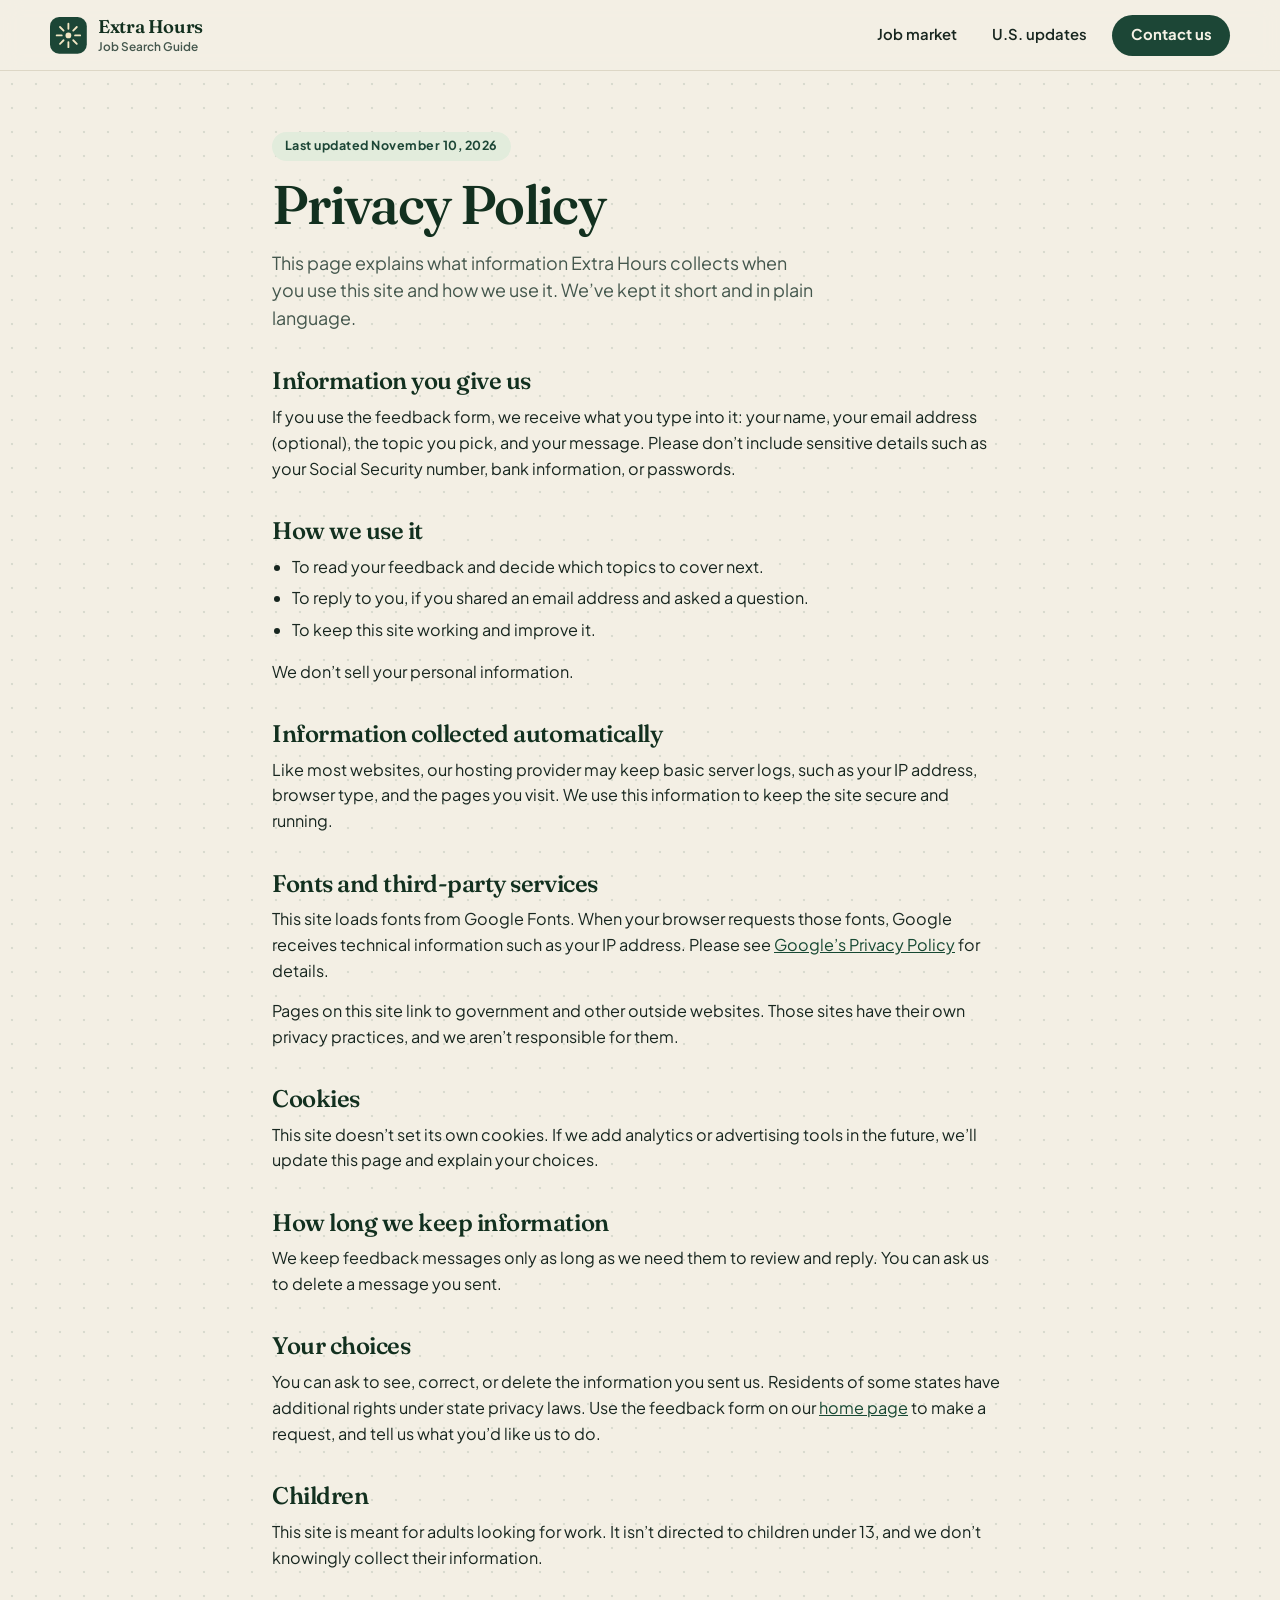
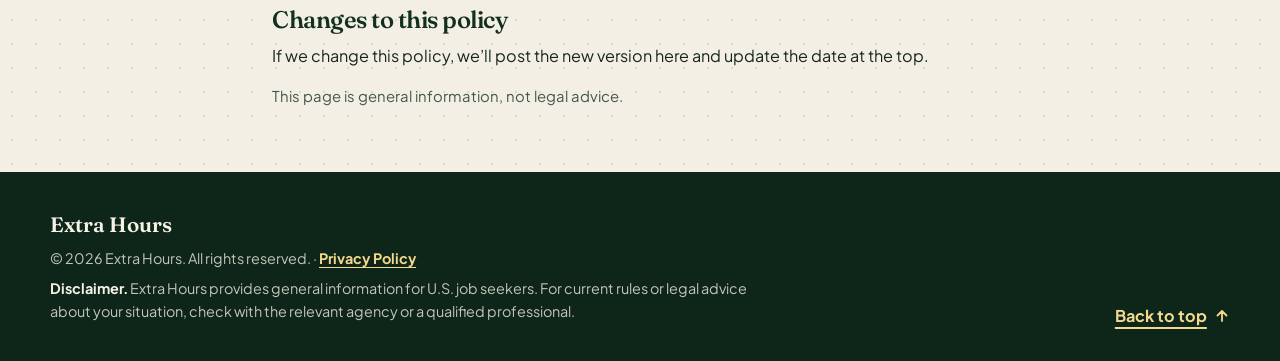
==== privacy-policy/index.html @ b70f9d2f "Remove the Checklist tab from the header nav. Co-authored-by: minmin-mao <huimin@clickdots.com.my>" ====
<!DOCTYPE html>
<html lang="en">
<head>
  <meta charset="utf-8">
  <meta name="viewport" content="width=device-width, initial-scale=1">
  <title>Privacy Policy — Extra Hours Job Search Guide</title>
  <meta name="description" content="How Extra Hours handles the information you share with us and what we collect when you use this site.">
  <meta name="robots" content="index, follow">
  <meta name="theme-color" content="#1c4636">
  <link rel="icon" href="../favicon.svg" type="image/svg+xml">
  <link rel="preconnect" href="https://fonts.googleapis.com">
  <link rel="preconnect" href="https://fonts.gstatic.com" crossorigin>
  <link href="https://fonts.googleapis.com/css2?family=Fraunces:ital,opsz,wght@0,9..144,500;0,9..144,600;1,9..144,500&family=Plus+Jakarta+Sans:wght@400;500;600;700;800&display=swap" rel="stylesheet">
  <link rel="stylesheet" href="../uss-style.css">
</head>
<body>
  <div id="top"></div>
  <a class="skip-link" href="#main">Skip to main content</a>

  <header class="site-header">
    <div class="wrap header-inner">
      <a class="brand" href="../">
        <svg class="mark" viewBox="0 0 32 32" aria-hidden="true">
          <rect width="32" height="32" rx="8" fill="#1c4636"/>
          <g fill="none" stroke="#f4e7c4" stroke-width="1.6" stroke-linecap="round">
            <path d="M16 5.8v4.4M16 21.8v4.4M5.8 16h4.4M21.8 16h4.4"/>
            <path d="M8.7 8.7l3.1 3.1M20.2 20.2l3.1 3.1M23.3 8.7l-3.1 3.1M11.8 20.2l-3.1 3.1"/>
          </g>
          <circle cx="16" cy="16" r="2.5" fill="#f4e7c4"/>
        </svg>
        <span class="brand-text">
          <span class="brand-name">Extra Hours</span>
          <span class="brand-sub">Job Search Guide</span>
        </span>
      </a>
      <nav class="site-nav" aria-label="Page">
        <a href="../#market" >Job market</a>
        <a href="../#updates" >U.S. updates</a>
        <a class="nav-cta" href="../#feedback" >Contact us</a>
      </nav>
    </div>
  </header>

  <main id="main">
    <div class="page">
      <article class="doc doc-policy" aria-labelledby="page-title">
        <p class="chip">Last updated November 10, 2026</p>
        <h1 id="page-title">Privacy Policy</h1>
        <p class="lede">This page explains what information Extra Hours collects when you use this site and how we use it. We’ve kept it short and in plain language.</p>

        <h2>Information you give us</h2>
        <p>If you use the feedback form, we receive what you type into it: your name, your email address (optional), the topic you pick, and your message. Please don’t include sensitive details such as your Social Security number, bank information, or passwords.</p>

        <h2>How we use it</h2>
        <ul>
          <li>To read your feedback and decide which topics to cover next.</li>
          <li>To reply to you, if you shared an email address and asked a question.</li>
          <li>To keep this site working and improve it.</li>
        </ul>
        <p>We don’t sell your personal information.</p>

        <h2>Information collected automatically</h2>
        <p>Like most websites, our hosting provider may keep basic server logs, such as your IP address, browser type, and the pages you visit. We use this information to keep the site secure and running.</p>

        <h2>Fonts and third-party services</h2>
        <p>This site loads fonts from Google Fonts. When your browser requests those fonts, Google receives technical information such as your IP address. Please see <a href="https://policies.google.com/privacy" target="_blank" rel="noopener noreferrer">Google’s Privacy Policy<span class="visually-hidden"> (opens in a new tab)</span></a> for details.</p>
        <p>Pages on this site link to government and other outside websites. Those sites have their own privacy practices, and we aren’t responsible for them.</p>

        <h2>Cookies</h2>
        <p>This site doesn’t set its own cookies. If we add analytics or advertising tools in the future, we’ll update this page and explain your choices.</p>

        <h2>How long we keep information</h2>
        <p>We keep feedback messages only as long as we need them to review and reply. You can ask us to delete a message you sent.</p>

        <h2>Your choices</h2>
        <p>You can ask to see, correct, or delete the information you sent us. Residents of some states have additional rights under state privacy laws. Use the feedback form on our <a href="../#feedback">home page</a> to make a request, and tell us what you’d like us to do.</p>

        <h2>Children</h2>
        <p>This site is meant for adults looking for work. It isn’t directed to children under 13, and we don’t knowingly collect their information.</p>

        <h2>Changes to this policy</h2>
        <p>If we change this policy, we’ll post the new version here and update the date at the top.</p>

        <p class="source-note">This page is general information, not legal advice.</p>
      </article>
    </div>
  </main>

  <footer class="site-footer">
    <div class="wrap footer-inner">
      <div class="footer-copy">
        <p class="footer-brand">Extra Hours</p>
        <p>© 2026 Extra Hours. All rights reserved. · <a class="footer-link" href="../privacy-policy/">Privacy Policy</a></p>
        <p class="disclaimer"><strong>Disclaimer.</strong> Extra Hours provides general information for U.S. job seekers. For current rules or legal advice about your situation, check with the relevant agency or a qualified professional.</p>
      </div>
      <a class="to-top" href="#top">Back to top <svg class="to-top-icon" viewBox="0 0 16 16" width="16" height="16" aria-hidden="true" focusable="false"><path d="M8 13V3M3.5 7.5L8 3l4.5 4.5" fill="none" stroke="currentColor" stroke-width="1.8" stroke-linecap="round" stroke-linejoin="round"/></svg></a>
    </div>
  </footer>

  <script src="../uss-script.js"></script>
</body>
</html>
---- uss-style.css ----
:root {
  --ink: #17261f;
  --muted: #44574d;
  --faint: #5c6b62;
  --forest: #1c4636;
  --forest-deep: #12301f;
  --forest-ink: #0e2619;
  --link: #164832;
  --paper: #f3efe4;
  --card: #fffdf8;
  --sage: #e2ecdc;
  --line: #ddd7c6;
  --brass: #8d6b2f;
  --sun: #f2d98d;
  --cream: #f6f2e6;
  --radius: 1.5rem;
  --radius-sm: 0.9rem;
  --shadow: 0 1px 0 rgba(18, 48, 31, 0.04), 0 14px 32px -18px rgba(18, 48, 31, 0.28);
  --measure: 62ch;
  font-family: "Plus Jakarta Sans", "Segoe UI", "Helvetica Neue", Arial, sans-serif;
  color: var(--ink);
  background: var(--paper);
}

*,
*::before,
*::after {
  box-sizing: border-box;
}

html {
  scroll-behavior: smooth;
  scroll-padding-top: 6rem;
}

body {
  margin: 0;
  font-size: 1.0125rem;
  line-height: 1.6;
  background: var(--paper);
  color: var(--ink);
  text-rendering: optimizeLegibility;
}

h1, h2, h3, h4, .delta, .ask p:last-child, .num, .step span {
  font-family: Fraunces, "Iowan Old Style", Palatino, Georgia, serif;
  font-optical-sizing: auto;
  font-weight: 560;
  letter-spacing: -0.02em;
  color: var(--forest-deep);
}

h1, h2, h3, h4, p {
  margin-top: 0;
}

p {
  margin-bottom: 0.85rem;
}

a {
  color: var(--link);
}

img, svg {
  display: block;
  max-width: 100%;
}

.skip-link {
  position: absolute;
  left: 1rem;
  top: -4rem;
  background: var(--forest);
  color: var(--cream);
  padding: 0.6rem 0.9rem;
  border-radius: 0.5rem;
  z-index: 20;
}

.skip-link:focus {
  top: 0.75rem;
}

.visually-hidden {
  position: absolute;
  width: 1px;
  height: 1px;
  padding: 0;
  margin: -1px;
  overflow: hidden;
  clip: rect(0, 0, 0, 0);
  white-space: nowrap;
  border: 0;
}

.wrap {
  width: min(1180px, calc(100% - 2rem));
  margin-inline: auto;
}

/* Header */
.site-header {
  position: sticky;
  top: 0;
  z-index: 10;
  background: rgba(243, 239, 228, 0.92);
  backdrop-filter: blur(10px);
  border-bottom: 1px solid var(--line);
}

.header-inner {
  display: flex;
  align-items: center;
  justify-content: space-between;
  gap: 0.5rem 1.25rem;
  min-height: 4.4rem;
  padding-block: 0.6rem;
}

.brand {
  display: flex;
  align-items: center;
  gap: 0.7rem;
  color: inherit;
  text-decoration: none;
  min-width: 0;
}

.mark {
  width: 2.3rem;
  height: 2.3rem;
  flex: none;
}

.brand-text {
  display: flex;
  flex-direction: column;
  line-height: 1.1;
}

.brand-name {
  font-family: Fraunces, Georgia, serif;
  font-weight: 600;
  font-size: 1.15rem;
  letter-spacing: -0.02em;
  color: var(--forest-deep);
}

.brand-sub {
  margin-top: 0.15rem;
  font-size: 0.74rem;
  font-weight: 600;
  color: var(--muted);
}

.site-nav {
  display: flex;
  flex-wrap: wrap;
  gap: 0.25rem;
  margin-left: auto;
}

.site-nav a {
  color: var(--ink);
  text-decoration: none;
  font-weight: 600;
  font-size: 0.93rem;
  padding: 0.5rem 0.95rem;
  border-radius: 999px;
}

.site-nav a:hover {
  background: rgba(28, 70, 54, 0.08);
}

.site-nav a[aria-current="true"] {
  background: var(--forest);
  color: var(--cream);
}

.site-nav a.nav-cta {
  margin-left: 0.4rem;
  padding: 0.55rem 1.15rem;
  background: var(--forest);
  color: var(--cream);
  font-weight: 700;
}

.site-nav a.nav-cta:hover,
.site-nav a.nav-cta[aria-current="true"] {
  background: var(--forest-ink);
  color: var(--sun);
}

/* Layout */
.page {
  width: min(1180px, calc(100% - 2rem));
  margin: 1.25rem auto 0;
}

.sheet-main {
  min-width: 0;
}

.chip {
  display: inline-block;
  margin: 0 0 0.9rem;
  padding: 0.3rem 0.8rem;
  border-radius: 999px;
  background: var(--sage);
  color: var(--forest);
  font-size: 0.78rem;
  font-weight: 700;
  letter-spacing: 0.04em;
}

/* Hero */
.hero {
  display: grid;
  gap: 1.5rem;
  padding: 1.5rem;
  border-radius: calc(var(--radius) + 0.5rem);
  background: var(--forest-deep);
  color: var(--cream);
  overflow: hidden;
}

.hero .chip {
  background: rgba(246, 242, 230, 0.14);
  color: var(--sun);
}

.hero h1 {
  margin: 0 0 1rem;
  font-size: clamp(2.4rem, 7vw, 4.4rem);
  line-height: 1.02;
  letter-spacing: -0.03em;
  color: var(--cream);
}

.hero h1 em {
  font-style: italic;
  color: var(--sun);
}

.lede {
  font-size: 1.12rem;
  line-height: 1.55;
  max-width: 34rem;
  color: rgba(246, 242, 230, 0.9);
}

.hero-actions {
  display: flex;
  flex-wrap: wrap;
  gap: 0.7rem;
  margin: 1.4rem 0 1rem;
}

.checked-on {
  margin: 0;
  color: rgba(246, 242, 230, 0.7);
  font-size: 0.88rem;
}

.hero-photo {
  margin: 0;
  border-radius: var(--radius);
  overflow: hidden;
  min-height: 15rem;
}

.hero-photo img {
  width: 100%;
  height: 100%;
  min-height: 15rem;
  object-fit: cover;
  object-position: 45% 30%;
}

/* Buttons */
.button {
  display: inline-flex;
  align-items: center;
  justify-content: center;
  min-height: 3rem;
  padding: 0.6rem 1.3rem;
  border: 0;
  border-radius: 999px;
  background: var(--sun);
  color: var(--forest-ink);
  font: 700 0.97rem/1 "Plus Jakarta Sans", sans-serif;
  text-decoration: none;
  cursor: pointer;
  transition: transform 0.15s ease, background 0.15s ease;
}

.button:hover {
  background: #ffe9a8;
  transform: translateY(-1px);
}

.button-ghost {
  background: transparent;
  color: var(--cream);
  box-shadow: inset 0 0 0 1.5px rgba(246, 242, 230, 0.5);
}

.button-ghost:hover {
  background: rgba(246, 242, 230, 0.12);
}

.note-form .button {
  background: var(--forest);
  color: var(--cream);
}

.note-form .button:hover {
  background: var(--forest-deep);
}

/* Quick jump strip */
.quick {
  margin-top: 1rem;
  padding: 1rem;
  background: var(--card);
  border: 1px solid var(--line);
  border-radius: var(--radius);
  box-shadow: var(--shadow);
}

.quick-label {
  margin: 0 0 0.6rem;
  font-size: 0.74rem;
  font-weight: 700;
  letter-spacing: 0.1em;
  text-transform: uppercase;
  color: var(--faint);
}

.quick-list {
  list-style: none;
  margin: 0;
  padding: 0;
  display: grid;
  gap: 0.5rem;
}

.quick-list a {
  display: flex;
  align-items: center;
  gap: 0.75rem;
  height: 100%;
  padding: 0.8rem 0.9rem;
  border-radius: var(--radius-sm);
  background: var(--paper);
  color: var(--ink);
  text-decoration: none;
  font-weight: 650;
  font-size: 0.95rem;
  line-height: 1.3;
  transition: background 0.15s ease;
}

.quick-list a:hover,
.quick-list a[aria-current="true"] {
  background: var(--sage);
}

.num {
  flex: none;
  font-size: 1.3rem;
  color: var(--brass);
}

/* Sections */
.section {
  padding-top: 4rem;
  scroll-margin-top: 5.5rem;
}

.section h2 {
  margin: 0 0 0.6rem;
  font-size: clamp(1.9rem, 4.2vw, 2.9rem);
  line-height: 1.08;
  letter-spacing: -0.03em;
  max-width: 17em;
  text-wrap: balance;
}

.section-lede {
  font-size: 1.08rem;
  line-height: 1.55;
  color: var(--muted);
  max-width: 40rem;
}

/* Checklist */
#checklist > .chip,
#checklist > h2,
#checklist > .section-lede {
  display: block;
}

#checklist > .chip {
  display: inline-block;
}

.check-grid {
  display: grid;
  gap: 1rem;
  margin-top: 1.6rem;
}

.check-photo {
  margin: 0;
  border-radius: var(--radius);
  overflow: hidden;
}

.check-photo img {
  width: 100%;
  height: 12rem;
  object-fit: cover;
  object-position: 50% 60%;
}

.card {
  scroll-margin-top: 5.5rem;
}

.entry {
  display: flex;
  flex-direction: column;
  padding: 1.5rem;
  background: var(--card);
  border: 1px solid var(--line);
  border-radius: var(--radius);
  box-shadow: var(--shadow);
}

.entry p,
.rule p,
.local p,
.industry p {
  max-width: var(--measure);
}

.entry h3 {
  margin: 0 0 0.7rem;
  font-size: 1.55rem;
  line-height: 1.15;
  text-wrap: balance;
}

.step {
  order: -1;
  display: flex;
  align-items: center;
  gap: 0.6rem;
  margin: 0 0 0.8rem;
  font-size: 0.74rem;
  font-weight: 700;
  letter-spacing: 0.1em;
  text-transform: uppercase;
  color: var(--forest);
}

.step span {
  display: inline-grid;
  place-items: center;
  min-width: 2.4rem;
  height: 2.4rem;
  padding: 0 0.5rem;
  border-radius: 999px;
  background: var(--sun);
  font-size: 1rem;
  letter-spacing: 0;
  color: var(--forest-ink);
  text-transform: none;
}

.card-photo,
.card-photo-end {
  order: -2;
  margin: -1.5rem -1.5rem 1.2rem;
  max-width: none;
  overflow: hidden;
  border-radius: var(--radius) var(--radius) 0 0;
}

.card-photo img,
.card-photo-end img {
  width: 100%;
  height: 11rem;
  object-fit: cover;
  object-position: 45% 25%;
}

.ask {
  margin: 0.3rem 0 1rem;
  padding: 0.85rem 1rem;
  border-radius: var(--radius-sm);
  background: var(--sage);
}

.ask-label {
  margin: 0 0 0.2rem;
  font-size: 0.7rem;
  font-weight: 700;
  letter-spacing: 0.12em;
  text-transform: uppercase;
  color: var(--forest);
}

.ask p:last-child {
  margin: 0;
  font-size: 1.15rem;
  font-style: italic;
  font-weight: 500;
  line-height: 1.35;
  color: var(--forest-deep);
}

.resources {
  list-style: none;
  margin: auto 0 0;
  padding: 0;
}

.resources li + li {
  border-top: 1px solid var(--line);
}

.resources a {
  display: flex;
  align-items: center;
  justify-content: space-between;
  gap: 1rem;
  padding: 0.65rem 0;
  font-weight: 650;
  font-size: 0.95rem;
  text-decoration: none;
  line-height: 1.35;
}

.resources a:hover {
  text-decoration: underline;
  text-underline-offset: 0.2em;
}

.resources a[target="_blank"]::after {
  content: "↗";
  flex: none;
  color: var(--brass);
  font-weight: 600;
}

/* Market band */
.band {
  margin-top: 4rem;
  padding: 1.5rem;
  border-radius: calc(var(--radius) + 0.5rem);
  background: var(--forest-deep);
  color: var(--cream);
}

.band h2,
.band h3,
.band h4,
.band .delta {
  color: var(--cream);
}

.band .chip {
  background: rgba(246, 242, 230, 0.14);
  color: var(--sun);
}

.band .section-lede {
  color: rgba(246, 242, 230, 0.88);
}

.band .section-lede strong {
  color: var(--sun);
  font-weight: 700;
  font-variant-numeric: tabular-nums;
}

.band a {
  color: var(--sun);
}

.market-open {
  display: grid;
  gap: 1.25rem;
}

.market-photo {
  margin: 0;
  border-radius: var(--radius);
  overflow: hidden;
}

.market-photo img {
  width: 100%;
  height: 14rem;
  object-fit: cover;
  object-position: 50% 45%;
}

.source-link {
  margin: 0.4rem 0 0;
}

.source-link a,
.source-note a {
  font-weight: 700;
  text-underline-offset: 0.2em;
}

.market-block {
  margin-top: 2.2rem;
}

.market-block h3,
.local h3,
.rule h3 {
  margin: 0 0 0.5rem;
  font-size: 1.5rem;
  line-height: 1.15;
  text-wrap: balance;
}

.meta-line {
  margin: 0 0 1rem;
  color: rgba(246, 242, 230, 0.7);
  font-size: 0.92rem;
}

.industries {
  display: grid;
  gap: 0.8rem;
}

.industry {
  display: flex;
  flex-direction: column;
  gap: 0.5rem;
  padding: 1.2rem;
  border-radius: var(--radius);
  background: rgba(246, 242, 230, 0.07);
  border: 1px solid rgba(246, 242, 230, 0.14);
}

.industry .delta {
  margin: 0 0 0.25rem;
  font-size: clamp(2.6rem, 7vw, 3.6rem);
  font-weight: 600;
  line-height: 1;
  letter-spacing: -0.035em;
  color: var(--sun) !important;
  font-variant-numeric: tabular-nums;
  white-space: nowrap;
}

.industry h4 {
  margin: 0 0 0.35rem;
  font-family: "Plus Jakarta Sans", sans-serif;
  font-size: 1.05rem;
  font-weight: 700;
  letter-spacing: 0;
  line-height: 1.3;
}

.industry p {
  margin: 0;
  color: rgba(246, 242, 230, 0.86);
  font-size: 0.97rem;
}

.meaning {
  margin: 0.9rem 0 0;
  padding: 0;
  list-style: none;
  counter-reset: point;
  display: grid;
  gap: 0.8rem;
}

.meaning li {
  padding: 1.2rem;
  border-radius: var(--radius);
  background: var(--cream);
  color: var(--ink);
}

.meaning li::before {
  counter-increment: point;
  content: counter(point, decimal-leading-zero);
  display: block;
  margin-bottom: 0.3rem;
  font-family: Fraunces, Georgia, serif;
  font-size: 1rem;
  color: var(--brass);
}

.meaning li strong {
  display: block;
  margin-bottom: 0.35rem;
  font-family: Fraunces, Georgia, serif;
  font-size: 1.2rem;
  font-weight: 560;
  letter-spacing: -0.02em;
  line-height: 1.25;
  color: var(--forest-deep);
}

.market-notes .source-link a {
  color: var(--sun);
}

.local {
  margin-top: 2.2rem;
  padding: 1.4rem;
  border-radius: var(--radius);
  background: var(--sage);
  color: var(--ink);
}

.local h3 {
  color: var(--forest-deep);
}

.local a {
  color: var(--link);
}

.local .resources li + li {
  border-top-color: rgba(18, 48, 31, 0.15);
}

.source-note {
  margin: 1rem 0 0;
  color: var(--muted);
  font-size: 0.93rem;
  max-width: 42rem;
}

/* Updates */
#updates .section-lede {
  margin-bottom: 1.6rem;
}

.rule {
  display: flex;
  flex-direction: column;
  gap: 0.8rem;
  margin-bottom: 1rem;
  padding: 1.5rem;
  background: var(--card);
  border: 1px solid var(--line);
  border-radius: var(--radius);
  box-shadow: var(--shadow);
}

.rule-meta {
  display: flex;
  flex-wrap: wrap;
  align-items: center;
  gap: 0.4rem 0.6rem;
}

.place {
  margin: 0;
  padding: 0.28rem 0.8rem;
  border-radius: 999px;
  background: var(--forest);
  color: var(--cream);
  font-size: 0.8rem;
  font-weight: 700;
}

.when {
  margin: 0;
  padding: 0.28rem 0.8rem;
  border-radius: 999px;
  background: var(--sun);
  color: var(--forest-ink);
  font-size: 0.8rem;
  font-weight: 700;
}

.rule h3 {
  font-size: 1.4rem;
}

.rule-body > .resources {
  margin-top: 0.8rem;
}

#updates > .source-note {
  margin-top: 0.4rem;
}

/* Feedback */
.feedback {
  display: grid;
  gap: 1.5rem;
  margin-bottom: 4rem;
  padding: 1.5rem;
  border-radius: calc(var(--radius) + 0.5rem);
  background: var(--sage);
  margin-top: 4rem;
}

.feedback-copy h2 {
  max-width: 12em;
}

.feedback-copy .section-lede {
  color: var(--ink);
}

.note-form {
  padding: 1.4rem;
  border-radius: var(--radius);
  background: var(--card);
  box-shadow: var(--shadow);
}

.field {
  display: flex;
  flex-direction: column;
  gap: 0.35rem;
  margin-bottom: 1rem;
}

.field label {
  font-weight: 700;
  font-size: 0.93rem;
}

input,
select,
textarea {
  width: 100%;
  border: 1.5px solid #b9c4b4;
  border-radius: 0.75rem;
  background: #fff;
  color: var(--ink);
  font: 400 1rem/1.4 "Plus Jakarta Sans", sans-serif;
  padding: 0.65rem 0.8rem;
  min-height: 2.9rem;
}

input:focus,
select:focus,
textarea:focus {
  border-color: var(--forest);
}

textarea {
  min-height: 8rem;
  resize: vertical;
}

.form-status:empty {
  display: none;
}

.form-status {
  margin: 0 0 1rem;
  padding: 0.75rem 0.9rem;
  border-radius: 0.75rem;
  background: var(--sage);
  border-left: 4px solid var(--forest);
}

/* Footer */
.site-footer {
  background: var(--forest-ink);
  color: var(--cream);
  padding: 2.2rem 0 2rem;
}

.footer-inner {
  display: flex;
  flex-wrap: wrap;
  align-items: flex-end;
  justify-content: space-between;
  gap: 1rem 2rem;
}

.footer-copy {
  max-width: 44rem;
}

.footer-copy p {
  margin: 0 0 0.4rem;
  font-size: 0.9rem;
  color: rgba(246, 242, 230, 0.78);
}

.footer-brand {
  font-family: Fraunces, Georgia, serif;
  font-size: 1.3rem !important;
  color: var(--cream) !important;
  font-weight: 600;
}

.disclaimer strong {
  color: var(--cream);
}

.to-top {
  display: inline-flex;
  align-items: center;
  gap: 0.45rem;
  margin-left: auto;
  color: var(--sun);
  font-weight: 700;
  text-decoration: underline;
  text-decoration-thickness: 1.5px;
  text-underline-offset: 0.3em;
  white-space: nowrap;
}

.to-top-icon {
  flex: none;
  transition: transform 0.15s ease;
}

.to-top:hover .to-top-icon {
  transform: translateY(-3px);
}

:focus-visible {
  outline: 3px solid var(--brass);
  outline-offset: 3px;
}

.hero :focus-visible,
.band :focus-visible,
.site-footer :focus-visible {
  outline-color: var(--sun);
}

/* Tablet and up */
@media (min-width: 720px) {
  .quick-list {
    grid-template-columns: repeat(4, 1fr);
  }

  .check-grid {
    grid-template-columns: repeat(2, minmax(0, 1fr));
  }

  .check-photo {
    grid-column: 1 / -1;
  }

  .check-photo img {
    height: 15rem;
  }

  .industries {
    grid-template-columns: repeat(3, minmax(0, 1fr));
  }

  .meaning {
    grid-template-columns: repeat(3, minmax(0, 1fr));
  }

  .rule {
    flex-direction: row;
    gap: 1.5rem;
  }

  .rule-meta {
    flex: none;
    width: 12rem;
    flex-direction: column;
    align-items: flex-start;
  }

  #updates .rule-body {
    min-width: 0;
  }
}

@media (min-width: 900px) {
  .site-nav {
    margin-left: auto;
  }

  .hero {
    grid-template-columns: minmax(0, 1.05fr) minmax(0, 0.95fr);
    align-items: stretch;
    gap: 2.5rem;
    padding: 3rem;
  }

  .hero-copy {
    align-self: center;
  }

  .hero-photo,
  .hero-photo img {
    min-height: 26rem;
  }

  .band,
  .feedback {
    padding: 3rem;
  }

  .market-open {
    grid-template-columns: minmax(0, 1fr) 22rem;
    align-items: center;
    gap: 2.5rem;
  }

  .market-photo img {
    height: 18rem;
  }

  .feedback {
    grid-template-columns: minmax(0, 0.9fr) minmax(0, 1.1fr);
    gap: 3rem;
    align-items: start;
  }
}

@media (min-width: 1100px) {
  .check-grid {
    grid-template-columns: repeat(2, minmax(0, 1fr));
  }

  .card-photo img,
  .card-photo-end img {
    height: 12rem;
  }
}

@media (max-width: 640px) {
  .header-inner {
    align-items: flex-start;
    flex-direction: column;
    padding-block: 0.65rem 0.5rem;
  }

  .site-nav {
    width: 100%;
    margin-left: 0;
    overflow-x: auto;
    flex-wrap: nowrap;
  }

  .site-nav a {
    white-space: nowrap;
  }

  .hero,
  .band,
  .feedback {
    padding: 1.2rem;
  }

  .hero-actions .button {
    width: 100%;
  }

  .resources a,
  .to-top,
  .button {
    min-height: 2.75rem;
  }

  .section {
    padding-top: 3rem;
  }
}

@media (prefers-reduced-motion: reduce) {
  html {
    scroll-behavior: auto;
  }

  .button,
  .to-top-icon {
    transition: none;
  }
}

@media print {
  .site-header,
  .quick,
  .note-form,
  .to-top {
    display: none;
  }

  body,
  .hero,
  .band,
  .site-footer {
    background: #fff;
    color: #000;
  }

  .hero h1,
  .hero .lede,
  .band h2,
  .band h3,
  .band h4,
  .band .section-lede {
    color: #000;
  }

  a[href^="http"]::after {
    content: " (" attr(href) ")";
    font-size: 0.85em;
    font-weight: 400;
  }
}

/* Icons and background detail */
body {
  background-image: radial-gradient(rgba(28, 70, 54, 0.12) 1.2px, transparent 1.6px);
  background-size: 24px 24px;
}

.hero,
.band,
.feedback,
.quick,
.entry,
.rule,
.industry,
.meaning li {
  position: relative;
}

.hero {
  background-image:
    radial-gradient(circle at 92% 0%, rgba(242, 217, 141, 0.2), transparent 38%),
    url("data:image/svg+xml,%3Csvg xmlns='http://www.w3.org/2000/svg' width='520' height='520' viewBox='0 0 520 520' fill='none' stroke='%23f6f2e6' stroke-opacity='0.09' stroke-width='1.5'%3E%3Ccircle cx='260' cy='260' r='60'/%3E%3Ccircle cx='260' cy='260' r='110'/%3E%3Ccircle cx='260' cy='260' r='160'/%3E%3Ccircle cx='260' cy='260' r='210'/%3E%3Ccircle cx='260' cy='260' r='255'/%3E%3C/svg%3E"),
    radial-gradient(rgba(246, 242, 230, 0.09) 1.2px, transparent 1.6px);
  background-size: auto, 34rem, 22px 22px;
  background-position: 0 0, -9rem 100%, 0 0;
  background-repeat: no-repeat, no-repeat, repeat;
}

.band {
  background-image:
    radial-gradient(circle at 0% 0%, rgba(242, 217, 141, 0.14), transparent 35%),
    url("data:image/svg+xml,%3Csvg xmlns='http://www.w3.org/2000/svg' width='520' height='520' viewBox='0 0 520 520' fill='none' stroke='%23f6f2e6' stroke-opacity='0.08' stroke-width='1.5'%3E%3Ccircle cx='260' cy='260' r='60'/%3E%3Ccircle cx='260' cy='260' r='110'/%3E%3Ccircle cx='260' cy='260' r='160'/%3E%3Ccircle cx='260' cy='260' r='210'/%3E%3Ccircle cx='260' cy='260' r='255'/%3E%3C/svg%3E"),
    radial-gradient(rgba(246, 242, 230, 0.07) 1.2px, transparent 1.6px);
  background-size: auto, 38rem, 22px 22px;
  background-position: 0 0, calc(100% + 12rem) -10rem, 0 0;
  background-repeat: no-repeat, no-repeat, repeat;
}

.feedback {
  background-image:
    radial-gradient(circle at 100% 100%, rgba(255, 253, 248, 0.9), transparent 45%),
    url("data:image/svg+xml,%3Csvg xmlns='http://www.w3.org/2000/svg' width='520' height='520' viewBox='0 0 520 520' fill='none' stroke='%231c4636' stroke-opacity='0.12' stroke-width='1.5'%3E%3Ccircle cx='260' cy='260' r='60'/%3E%3Ccircle cx='260' cy='260' r='110'/%3E%3Ccircle cx='260' cy='260' r='160'/%3E%3Ccircle cx='260' cy='260' r='210'/%3E%3Ccircle cx='260' cy='260' r='255'/%3E%3C/svg%3E");
  background-size: auto, 30rem;
  background-position: 0 0, -8rem -9rem;
  background-repeat: no-repeat;
}

.feedback > * {
  position: relative;
}

.quick-list li:nth-child(1) a::after {
  content: "";
  position: absolute;
  position:static;
  width: 2.1rem;
  height: 2.1rem;
  border-radius: 50%;
  background: url("data:image/svg+xml,%3Csvg xmlns='http://www.w3.org/2000/svg' viewBox='0 0 24 24' fill='none' stroke='%231c4636' stroke-width='1.7' stroke-linecap='round' stroke-linejoin='round'%3E%3Cpath d='M12 3l8 3v6c0 4.5-3.2 8-8 9-4.8-1-8-4.5-8-9V6l8-3z'/%3E%3Cpath d='M8.5 12l2.5 2.5 4.5-5'/%3E%3C/svg%3E") center / 58% no-repeat, var(--sage);
  flex:none;margin-left:auto;
}
.quick-list li:nth-child(2) a::after {
  content: "";
  position: absolute;
  position:static;
  width: 2.1rem;
  height: 2.1rem;
  border-radius: 50%;
  background: url("data:image/svg+xml,%3Csvg xmlns='http://www.w3.org/2000/svg' viewBox='0 0 24 24' fill='none' stroke='%231c4636' stroke-width='1.7' stroke-linecap='round' stroke-linejoin='round'%3E%3Crect x='3' y='6' width='18' height='14' rx='2'/%3E%3Cpath d='M3 10h18M16 14.500h2'/%3E%3C/svg%3E") center / 58% no-repeat, var(--sage);
  flex:none;margin-left:auto;
}
.quick-list li:nth-child(3) a::after {
  content: "";
  position: absolute;
  position:static;
  width: 2.1rem;
  height: 2.1rem;
  border-radius: 50%;
  background: url("data:image/svg+xml,%3Csvg xmlns='http://www.w3.org/2000/svg' viewBox='0 0 24 24' fill='none' stroke='%231c4636' stroke-width='1.7' stroke-linecap='round' stroke-linejoin='round'%3E%3Ccircle cx='12' cy='12' r='9'/%3E%3Cpath d='M12 7v5l3.5 2'/%3E%3C/svg%3E") center / 58% no-repeat, var(--sage);
  flex:none;margin-left:auto;
}
.quick-list li:nth-child(4) a::after {
  content: "";
  position: absolute;
  position:static;
  width: 2.1rem;
  height: 2.1rem;
  border-radius: 50%;
  background: url("data:image/svg+xml,%3Csvg xmlns='http://www.w3.org/2000/svg' viewBox='0 0 24 24' fill='none' stroke='%231c4636' stroke-width='1.7' stroke-linecap='round' stroke-linejoin='round'%3E%3Cpath d='M12 21s-6.500-5.600-6.500-11a6.500 6.500 0 0113 0c0 5.400-6.500 11-6.500 11z'/%3E%3Ccircle cx='12' cy='10' r='2.300'/%3E%3C/svg%3E") center / 58% no-repeat, var(--sage);
  flex:none;margin-left:auto;
}
.quick-list a::after {
  flex: none;
}

.step {
  width: 100%;
}

#posting .step::after {
  content: "";
  position: absolute;
  position:static;
  width: 2.6rem;
  height: 2.6rem;
  border-radius: 50%;
  background: url("data:image/svg+xml,%3Csvg xmlns='http://www.w3.org/2000/svg' viewBox='0 0 24 24' fill='none' stroke='%231c4636' stroke-width='1.7' stroke-linecap='round' stroke-linejoin='round'%3E%3Cpath d='M12 3l8 3v6c0 4.5-3.2 8-8 9-4.8-1-8-4.5-8-9V6l8-3z'/%3E%3Cpath d='M8.5 12l2.5 2.5 4.5-5'/%3E%3C/svg%3E") center / 58% no-repeat, var(--sage);
  flex:none;margin-left:auto;
}
#pay .step::after {
  content: "";
  position: absolute;
  position:static;
  width: 2.6rem;
  height: 2.6rem;
  border-radius: 50%;
  background: url("data:image/svg+xml,%3Csvg xmlns='http://www.w3.org/2000/svg' viewBox='0 0 24 24' fill='none' stroke='%231c4636' stroke-width='1.7' stroke-linecap='round' stroke-linejoin='round'%3E%3Crect x='3' y='6' width='18' height='14' rx='2'/%3E%3Cpath d='M3 10h18M16 14.500h2'/%3E%3C/svg%3E") center / 58% no-repeat, var(--sage);
  flex:none;margin-left:auto;
}
#hours .step::after {
  content: "";
  position: absolute;
  position:static;
  width: 2.6rem;
  height: 2.6rem;
  border-radius: 50%;
  background: url("data:image/svg+xml,%3Csvg xmlns='http://www.w3.org/2000/svg' viewBox='0 0 24 24' fill='none' stroke='%231c4636' stroke-width='1.7' stroke-linecap='round' stroke-linejoin='round'%3E%3Ccircle cx='12' cy='12' r='9'/%3E%3Cpath d='M12 7v5l3.5 2'/%3E%3C/svg%3E") center / 58% no-repeat, var(--sage);
  flex:none;margin-left:auto;
}
#location .step::after {
  content: "";
  position: absolute;
  position:static;
  width: 2.6rem;
  height: 2.6rem;
  border-radius: 50%;
  background: url("data:image/svg+xml,%3Csvg xmlns='http://www.w3.org/2000/svg' viewBox='0 0 24 24' fill='none' stroke='%231c4636' stroke-width='1.7' stroke-linecap='round' stroke-linejoin='round'%3E%3Cpath d='M12 21s-6.500-5.600-6.500-11a6.500 6.500 0 0113 0c0 5.400-6.500 11-6.500 11z'/%3E%3Ccircle cx='12' cy='10' r='2.300'/%3E%3C/svg%3E") center / 58% no-repeat, var(--sage);
  flex:none;margin-left:auto;
}
.ask-label::before {
  content: "";
  display: inline-block;
  width: 0.95rem;
  height: 0.95rem;
  margin-right: 0.4rem;
  vertical-align: -0.15em;
  background: url("data:image/svg+xml,%3Csvg xmlns='http://www.w3.org/2000/svg' viewBox='0 0 24 24' fill='none' stroke='%231c4636' stroke-width='1.7' stroke-linecap='round' stroke-linejoin='round'%3E%3Cpath d='M4 5h16v11H9l-5 4V5z'/%3E%3C/svg%3E") center / contain no-repeat;
}
.industry:nth-child(1)::after {
  content: "";
  position: absolute;
  top:1.1rem;right:1.1rem;
  width: 2.8rem;
  height: 2.8rem;
  border-radius: 50%;
  background: url("data:image/svg+xml,%3Csvg xmlns='http://www.w3.org/2000/svg' viewBox='0 0 24 24' fill='none' stroke='%23f2d98d' stroke-width='1.7' stroke-linecap='round' stroke-linejoin='round'%3E%3Crect x='3' y='7' width='18' height='13' rx='2'/%3E%3Cpath d='M9 7V5a1 1 0 011-1h4a1 1 0 011 1v2M3 13h18'/%3E%3C/svg%3E") center / 58% no-repeat, rgba(246, 242, 230, 0.1);
  
}
.industry:nth-child(2)::after {
  content: "";
  position: absolute;
  top:1.1rem;right:1.1rem;
  width: 2.8rem;
  height: 2.8rem;
  border-radius: 50%;
  background: url("data:image/svg+xml,%3Csvg xmlns='http://www.w3.org/2000/svg' viewBox='0 0 24 24' fill='none' stroke='%23f2d98d' stroke-width='1.7' stroke-linecap='round' stroke-linejoin='round'%3E%3Cpath d='M12 20s-7-4.400-7-10a4 4 0 017-2.600A4 4 0 0119 10c0 5.600-7 10-7 10z'/%3E%3C/svg%3E") center / 58% no-repeat, rgba(246, 242, 230, 0.1);
  
}
.industry:nth-child(3)::after {
  content: "";
  position: absolute;
  top:1.1rem;right:1.1rem;
  width: 2.8rem;
  height: 2.8rem;
  border-radius: 50%;
  background: url("data:image/svg+xml,%3Csvg xmlns='http://www.w3.org/2000/svg' viewBox='0 0 24 24' fill='none' stroke='%23f2d98d' stroke-width='1.7' stroke-linecap='round' stroke-linejoin='round'%3E%3Cpath d='M2 6h11v10H2zM13 9h4l3 3v4h-7'/%3E%3Ccircle cx='6' cy='18' r='1.700'/%3E%3Ccircle cx='17' cy='18' r='1.700'/%3E%3C/svg%3E") center / 58% no-repeat, rgba(246, 242, 230, 0.1);
  
}
.meaning li:nth-child(1)::after {
  content: "";
  position: absolute;
  top:1.1rem;right:1.1rem;
  width: 2.6rem;
  height: 2.6rem;
  border-radius: 50%;
  background: url("data:image/svg+xml,%3Csvg xmlns='http://www.w3.org/2000/svg' viewBox='0 0 24 24' fill='none' stroke='%231c4636' stroke-width='1.7' stroke-linecap='round' stroke-linejoin='round'%3E%3Ccircle cx='11' cy='11' r='6.500'/%3E%3Cpath d='M20 20l-4.200-4.200'/%3E%3C/svg%3E") center / 58% no-repeat, var(--sage);
  
}
.meaning li:nth-child(2)::after {
  content: "";
  position: absolute;
  top:1.1rem;right:1.1rem;
  width: 2.6rem;
  height: 2.6rem;
  border-radius: 50%;
  background: url("data:image/svg+xml,%3Csvg xmlns='http://www.w3.org/2000/svg' viewBox='0 0 24 24' fill='none' stroke='%231c4636' stroke-width='1.7' stroke-linecap='round' stroke-linejoin='round'%3E%3Crect x='3' y='7' width='18' height='13' rx='2'/%3E%3Cpath d='M9 7V5a1 1 0 011-1h4a1 1 0 011 1v2M3 13h18'/%3E%3C/svg%3E") center / 58% no-repeat, var(--sage);
  
}
.meaning li:nth-child(3)::after {
  content: "";
  position: absolute;
  top:1.1rem;right:1.1rem;
  width: 2.6rem;
  height: 2.6rem;
  border-radius: 50%;
  background: url("data:image/svg+xml,%3Csvg xmlns='http://www.w3.org/2000/svg' viewBox='0 0 24 24' fill='none' stroke='%231c4636' stroke-width='1.7' stroke-linecap='round' stroke-linejoin='round'%3E%3Ccircle cx='12' cy='12' r='9'/%3E%3Cpath d='M12 7v5l3.5 2'/%3E%3C/svg%3E") center / 58% no-repeat, var(--sage);
  
}
.place::before {
  content: "";
  display: inline-block;
  width: 0.85rem;
  height: 0.85rem;
  margin-right: 0.4rem;
  vertical-align: -0.15em;
  background: url("data:image/svg+xml,%3Csvg xmlns='http://www.w3.org/2000/svg' viewBox='0 0 24 24' fill='none' stroke='%23f6f2e6' stroke-width='1.7' stroke-linecap='round' stroke-linejoin='round'%3E%3Cpath d='M12 21s-6.500-5.600-6.500-11a6.500 6.500 0 0113 0c0 5.400-6.500 11-6.500 11z'/%3E%3Ccircle cx='12' cy='10' r='2.300'/%3E%3C/svg%3E") center / contain no-repeat;
}
.when::before {
  content: "";
  display: inline-block;
  width: 0.85rem;
  height: 0.85rem;
  margin-right: 0.4rem;
  vertical-align: -0.15em;
  background: url("data:image/svg+xml,%3Csvg xmlns='http://www.w3.org/2000/svg' viewBox='0 0 24 24' fill='none' stroke='%230e2619' stroke-width='1.7' stroke-linecap='round' stroke-linejoin='round'%3E%3Crect x='3' y='5' width='18' height='16' rx='2'/%3E%3Cpath d='M3 10h18M8 3v4M16 3v4'/%3E%3C/svg%3E") center / contain no-repeat;
}
#updates .rule:nth-of-type(1)::after {
  content: "";
  position: absolute;
  top:1.2rem;right:1.2rem;
  width: 2.6rem;
  height: 2.6rem;
  border-radius: 50%;
  background: url("data:image/svg+xml,%3Csvg xmlns='http://www.w3.org/2000/svg' viewBox='0 0 24 24' fill='none' stroke='%231c4636' stroke-width='1.7' stroke-linecap='round' stroke-linejoin='round'%3E%3Cpath d='M3 17l6-6 4 4 8-8M15 7h6v6'/%3E%3C/svg%3E") center / 58% no-repeat, var(--sage);
  
}
#updates .rule:nth-of-type(2)::after {
  content: "";
  position: absolute;
  top:1.2rem;right:1.2rem;
  width: 2.6rem;
  height: 2.6rem;
  border-radius: 50%;
  background: url("data:image/svg+xml,%3Csvg xmlns='http://www.w3.org/2000/svg' viewBox='0 0 24 24' fill='none' stroke='%231c4636' stroke-width='1.7' stroke-linecap='round' stroke-linejoin='round'%3E%3Crect x='3' y='6' width='18' height='14' rx='2'/%3E%3Cpath d='M3 10h18M16 14.500h2'/%3E%3C/svg%3E") center / 58% no-repeat, var(--sage);
  
}
#updates .rule:nth-of-type(3)::after {
  content: "";
  position: absolute;
  top:1.2rem;right:1.2rem;
  width: 2.6rem;
  height: 2.6rem;
  border-radius: 50%;
  background: url("data:image/svg+xml,%3Csvg xmlns='http://www.w3.org/2000/svg' viewBox='0 0 24 24' fill='none' stroke='%231c4636' stroke-width='1.7' stroke-linecap='round' stroke-linejoin='round'%3E%3Ccircle cx='12' cy='12' r='9'/%3E%3Cpath d='M12 7v5l3.5 2'/%3E%3C/svg%3E") center / 58% no-repeat, var(--sage);
  
}
#updates .rule:nth-of-type(4)::after {
  content: "";
  position: absolute;
  top:1.2rem;right:1.2rem;
  width: 2.6rem;
  height: 2.6rem;
  border-radius: 50%;
  background: url("data:image/svg+xml,%3Csvg xmlns='http://www.w3.org/2000/svg' viewBox='0 0 24 24' fill='none' stroke='%231c4636' stroke-width='1.7' stroke-linecap='round' stroke-linejoin='round'%3E%3Cpath d='M6 16V11a6 6 0 0112 0v5l1.500 2h-15L6 16zM10 21h4'/%3E%3C/svg%3E") center / 58% no-repeat, var(--sage);
  
}
.local h3::before {
  content: "";
  display: inline-block;
  width: 1.3rem;
  height: 1.3rem;
  margin-right: 0.4rem;
  vertical-align: -0.15em;
  background: url("data:image/svg+xml,%3Csvg xmlns='http://www.w3.org/2000/svg' viewBox='0 0 24 24' fill='none' stroke='%231c4636' stroke-width='1.7' stroke-linecap='round' stroke-linejoin='round'%3E%3Ccircle cx='11' cy='11' r='6.500'/%3E%3Cpath d='M20 20l-4.200-4.200'/%3E%3C/svg%3E") center / contain no-repeat;
}
.hero .chip::before {
  content: "";
  display: inline-block;
  width: 0.9rem;
  height: 0.9rem;
  margin-right: 0.4rem;
  vertical-align: -0.15em;
  background: url("data:image/svg+xml,%3Csvg xmlns='http://www.w3.org/2000/svg' viewBox='0 0 24 24' fill='none' stroke='%23f2d98d' stroke-width='1.7' stroke-linecap='round' stroke-linejoin='round'%3E%3Ccircle cx='12' cy='12' r='9'/%3E%3Cpath d='M8 12.300l2.700 2.700L16 9.500'/%3E%3C/svg%3E") center / contain no-repeat;
}
.rule-body {
  padding-right: 3rem;
}

.rule-meta {
  padding-right: 3rem;
}

@media (min-width: 720px) {
  .rule-meta {
    padding-right: 0;
  }
}

.meaning li {
  padding-right: 4.2rem;
}

/* Policy and thank-you pages */
.doc {
  max-width: 46rem;
  margin: 0 auto;
  padding: 2.5rem 0 1rem;
}

.doc h1 {
  margin: 0 0 1rem;
  font-size: clamp(2.2rem, 6vw, 3.4rem);
  line-height: 1.05;
  letter-spacing: -0.03em;
}

.doc .lede {
  color: var(--muted);
}

.doc h2 {
  margin: 2.2rem 0 0.5rem;
  font-size: 1.5rem;
  line-height: 1.2;
}

.doc ul {
  margin: 0 0 1rem;
  padding-left: 1.25rem;
}

.doc li {
  margin-bottom: 0.35rem;
}

.doc-policy {
  margin-bottom: 3rem;
}

.doc-policy .chip,
.doc-thanks .chip {
  background: var(--sage);
}

.doc-thanks {
  max-width: 40rem;
  margin-block: 2rem 4rem;
  padding: 3rem 1.5rem;
  text-align: center;
  background: var(--card);
  border: 1px solid var(--line);
  border-radius: calc(var(--radius) + 0.5rem);
  box-shadow: var(--shadow);
}

.doc-thanks .lede {
  margin-inline: auto;
}

.doc-thanks .hero-actions {
  justify-content: center;
}

.doc-thanks .button {
  background: var(--forest);
  color: var(--cream);
}

.doc-thanks .button:hover {
  background: var(--forest-deep);
}

.doc-thanks .button-ghost {
  background: transparent;
  color: var(--forest-deep);
  box-shadow: inset 0 0 0 1.5px var(--forest);
}

.doc-thanks .button-ghost:hover {
  background: var(--sage);
}

.doc-thanks .checked-on {
  color: var(--muted);
}

.thanks-icon {
  display: grid;
  place-items: center;
  width: 4.5rem;
  height: 4.5rem;
  margin: 0 auto 1.2rem;
  border-radius: 50%;
  background: var(--sun);
}

.thanks-icon::after {
  content: "";
  width: 2.2rem;
  height: 2.2rem;
  background: url("data:image/svg+xml,%3Csvg xmlns='http://www.w3.org/2000/svg' viewBox='0 0 24 24' fill='none' stroke='%230e2619' stroke-width='2' stroke-linecap='round' stroke-linejoin='round'%3E%3Cpath d='M5 12.5l4.500 4.500L19 7.500'/%3E%3C/svg%3E") center / contain no-repeat;
}

.footer-link {
  color: var(--sun);
  font-weight: 700;
  text-underline-offset: 0.2em;
}
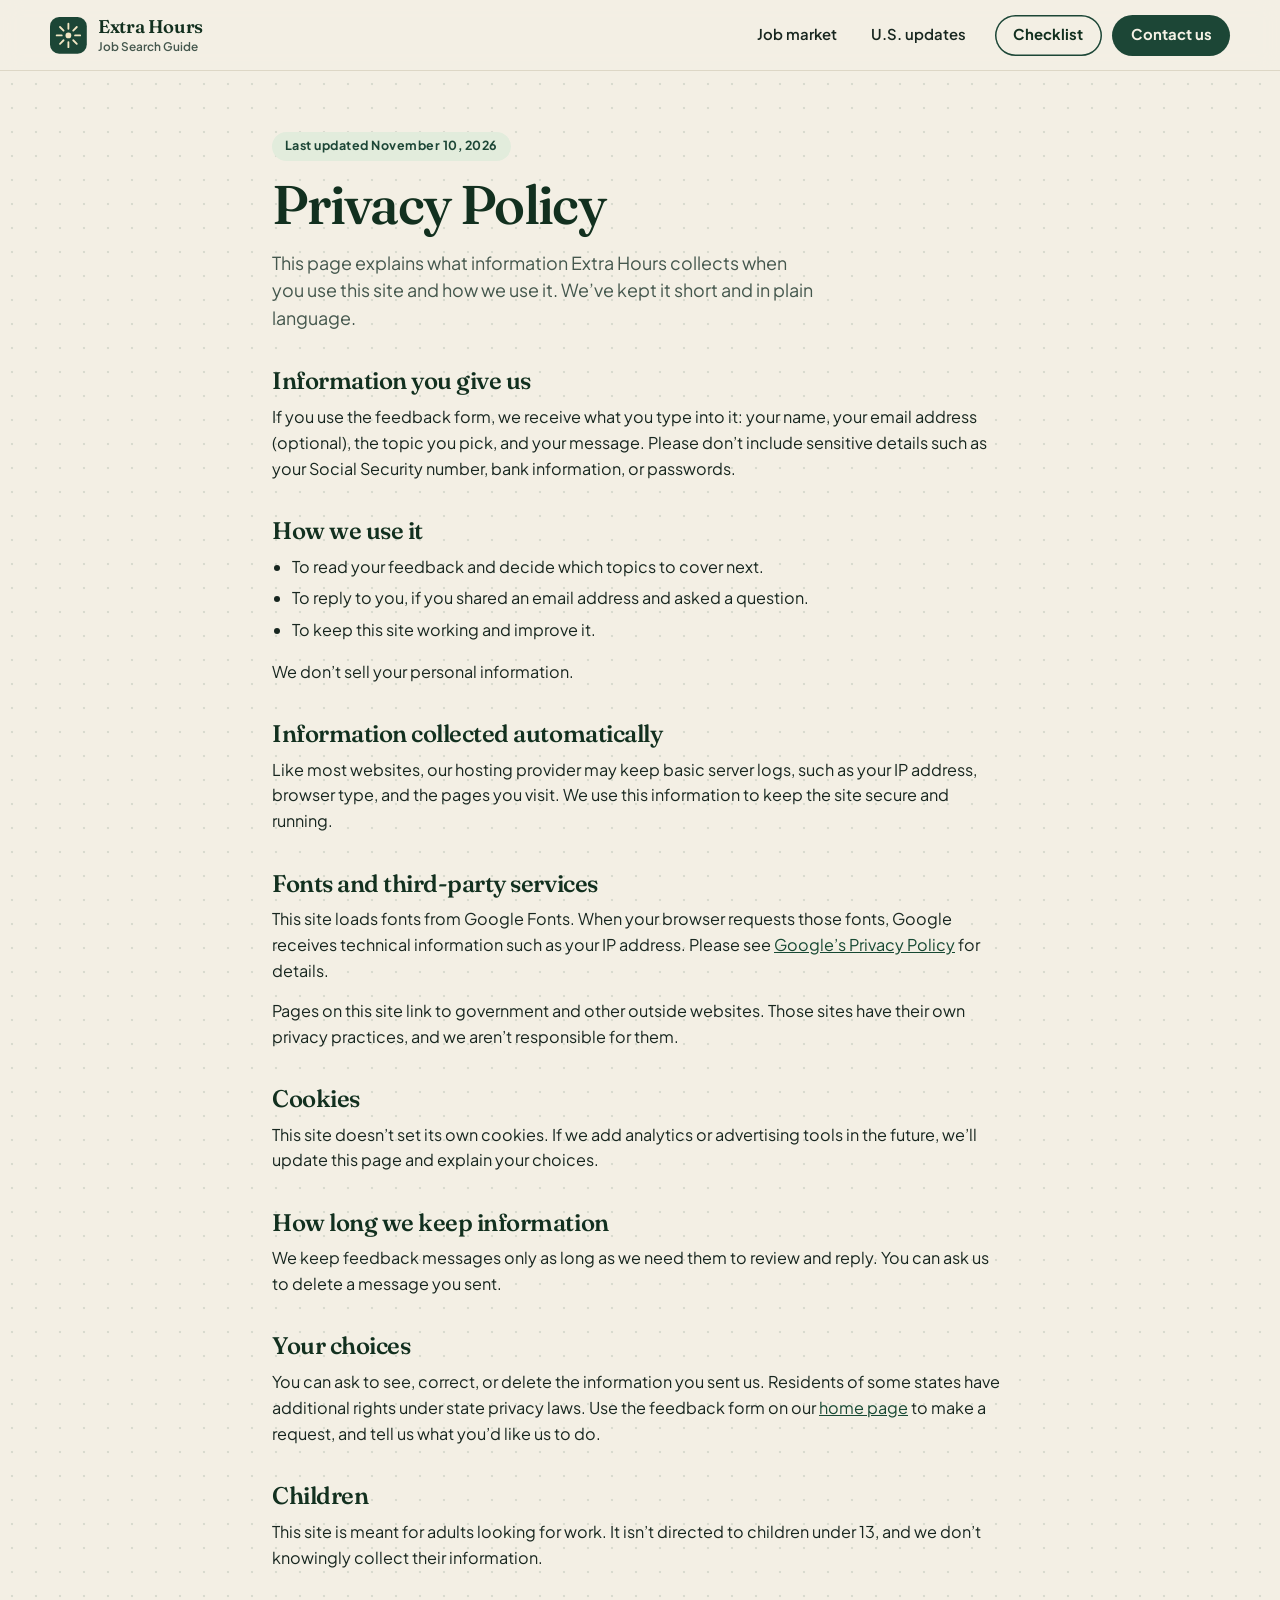
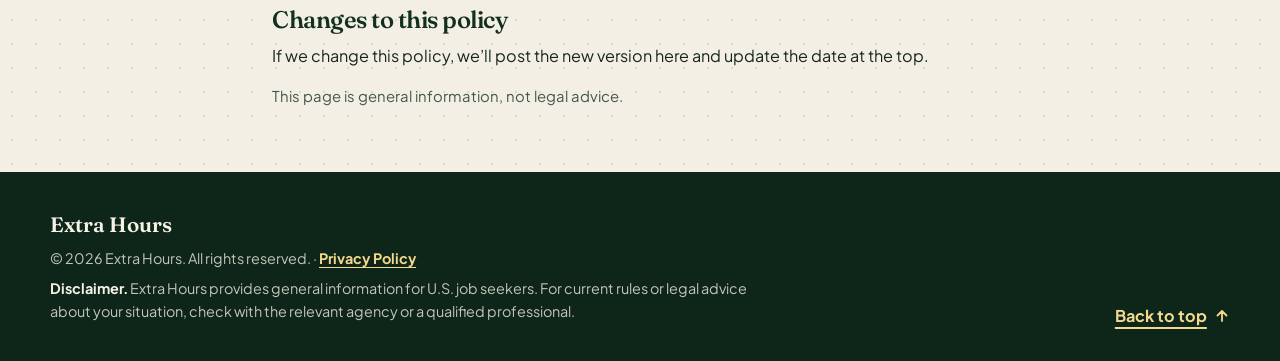
==== commit b9aa129c: "Restore Checklist in the header as an outline button beside Contact us. Co-authored-by: minmin-mao <" ====
--- a/privacy-policy/index.html
+++ b/privacy-policy/index.html
@@ -36,6 +36,7 @@
       <nav class="site-nav" aria-label="Page">
         <a href="../#market" >Job market</a>
         <a href="../#updates" >U.S. updates</a>
+        <a class="nav-cta nav-cta-outline" href="../#checklist">Checklist</a>
         <a class="nav-cta" href="../#feedback" >Contact us</a>
       </nav>
     </div>
--- a/uss-style.css
+++ b/uss-style.css
@@ -187,6 +187,18 @@
   font-weight: 700;
 }
 
+.site-nav a.nav-cta.nav-cta-outline,
+.site-nav a.nav-cta.nav-cta-outline:hover {
+  margin-left: 0.6rem;
+  background: transparent;
+  color: var(--forest-deep);
+  box-shadow: inset 0 0 0 1.5px var(--forest);
+}
+
+.site-nav a.nav-cta.nav-cta-outline:hover {
+  background: var(--sage);
+}
+
 .site-nav a.nav-cta:hover,
 .site-nav a.nav-cta[aria-current="true"] {
   background: var(--forest-ink);
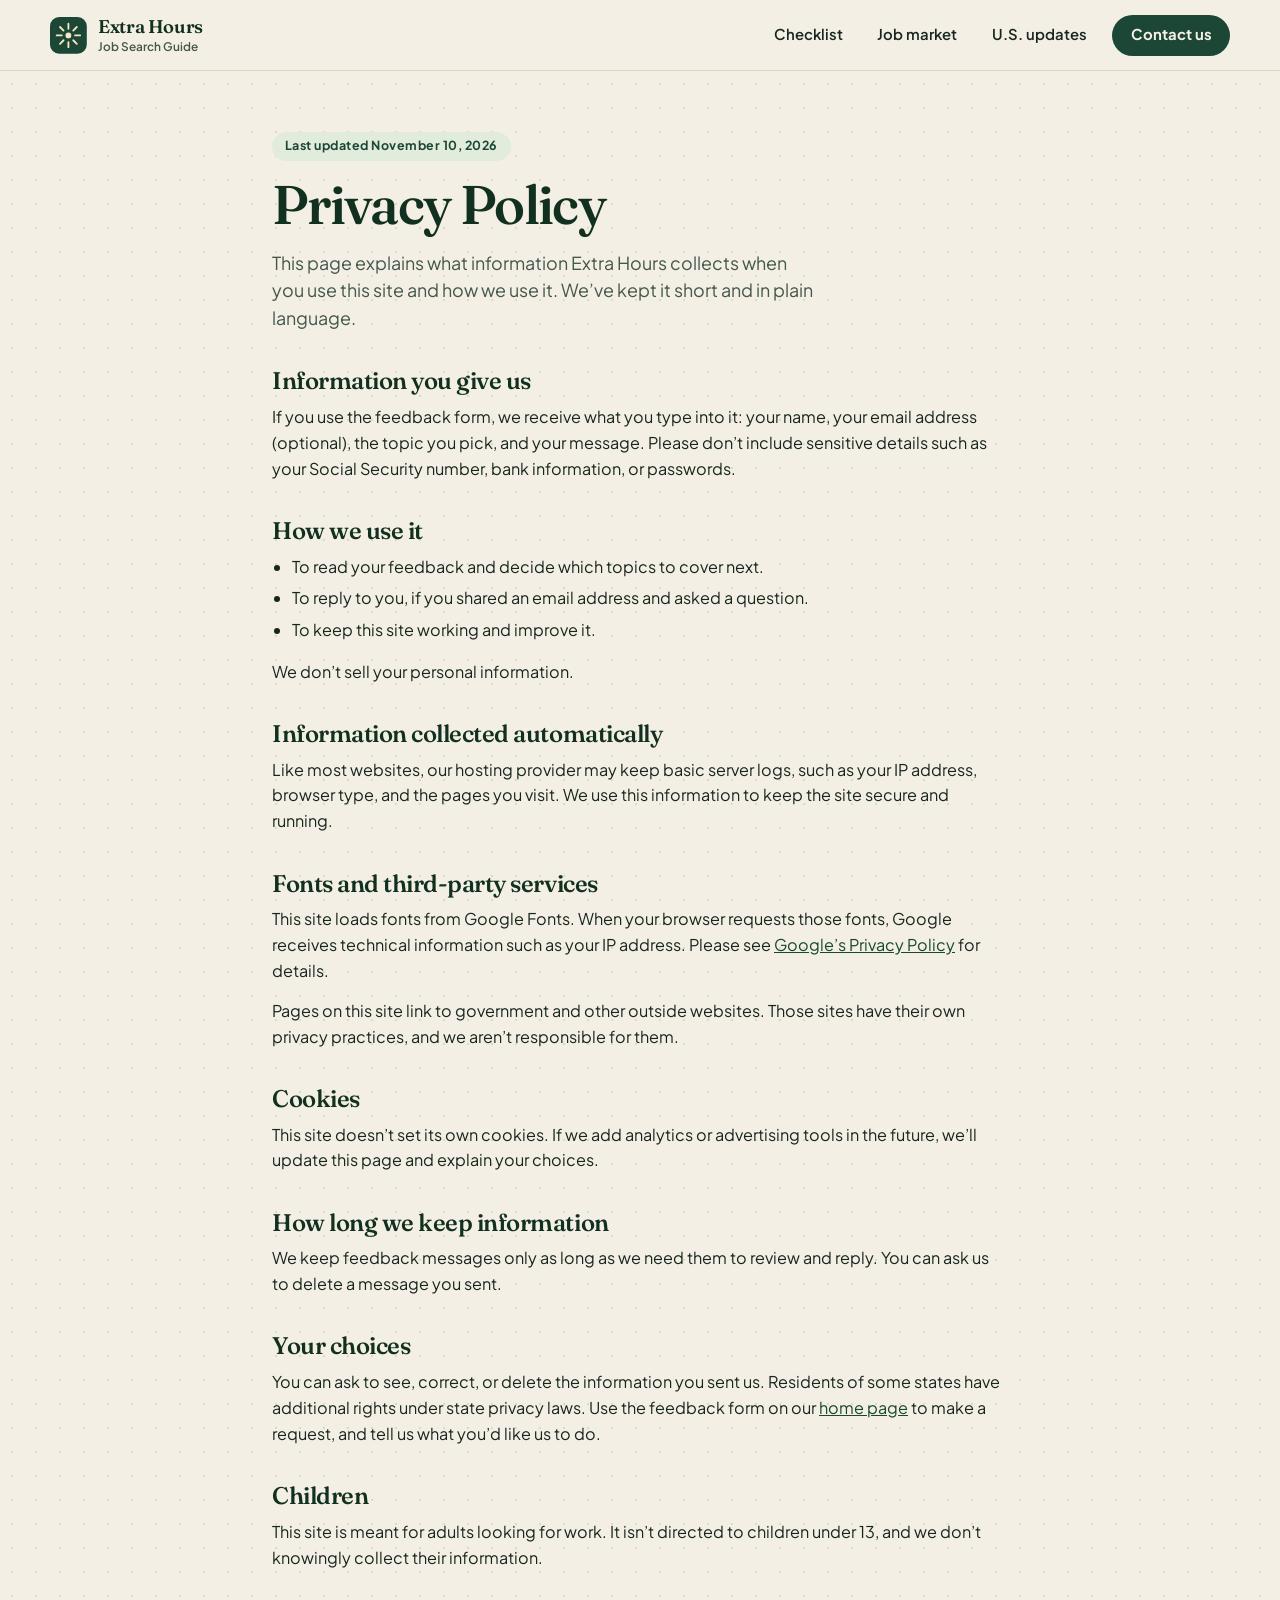
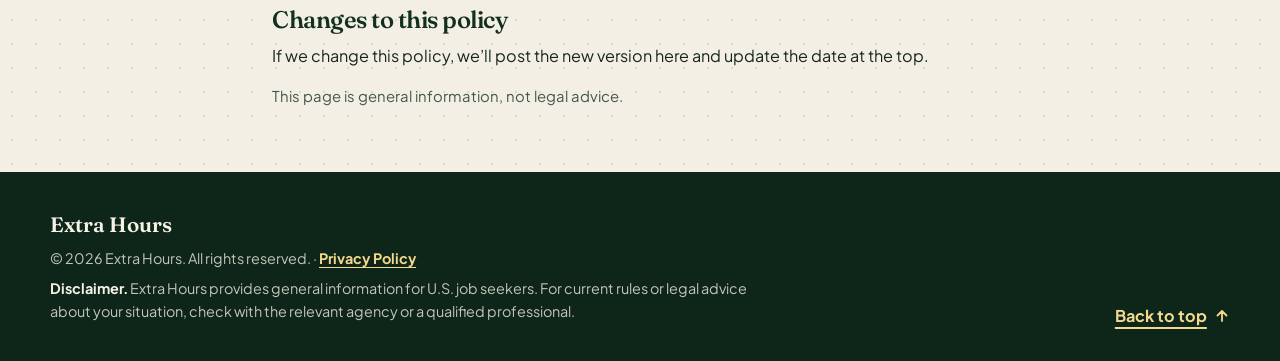
==== commit 8dc5dd55: "Make Checklist the first plain header tab with no scroll highlight. Co-authored-by: minmin-mao <huim" ====
--- a/privacy-policy/index.html
+++ b/privacy-policy/index.html
@@ -34,9 +34,9 @@
         </span>
       </a>
       <nav class="site-nav" aria-label="Page">
+        <a href="../#checklist">Checklist</a>
         <a href="../#market" >Job market</a>
         <a href="../#updates" >U.S. updates</a>
-        <a class="nav-cta nav-cta-outline" href="../#checklist">Checklist</a>
         <a class="nav-cta" href="../#feedback" >Contact us</a>
       </nav>
     </div>
--- a/uss-style.css
+++ b/uss-style.css
@@ -170,7 +170,8 @@
   border-radius: 999px;
 }
 
-.site-nav a:hover {
+.site-nav a:hover,
+.site-nav a:active {
   background: rgba(28, 70, 54, 0.08);
 }
 
@@ -185,18 +186,6 @@
   background: var(--forest);
   color: var(--cream);
   font-weight: 700;
-}
-
-.site-nav a.nav-cta.nav-cta-outline,
-.site-nav a.nav-cta.nav-cta-outline:hover {
-  margin-left: 0.6rem;
-  background: transparent;
-  color: var(--forest-deep);
-  box-shadow: inset 0 0 0 1.5px var(--forest);
-}
-
-.site-nav a.nav-cta.nav-cta-outline:hover {
-  background: var(--sage);
 }
 
 .site-nav a.nav-cta:hover,
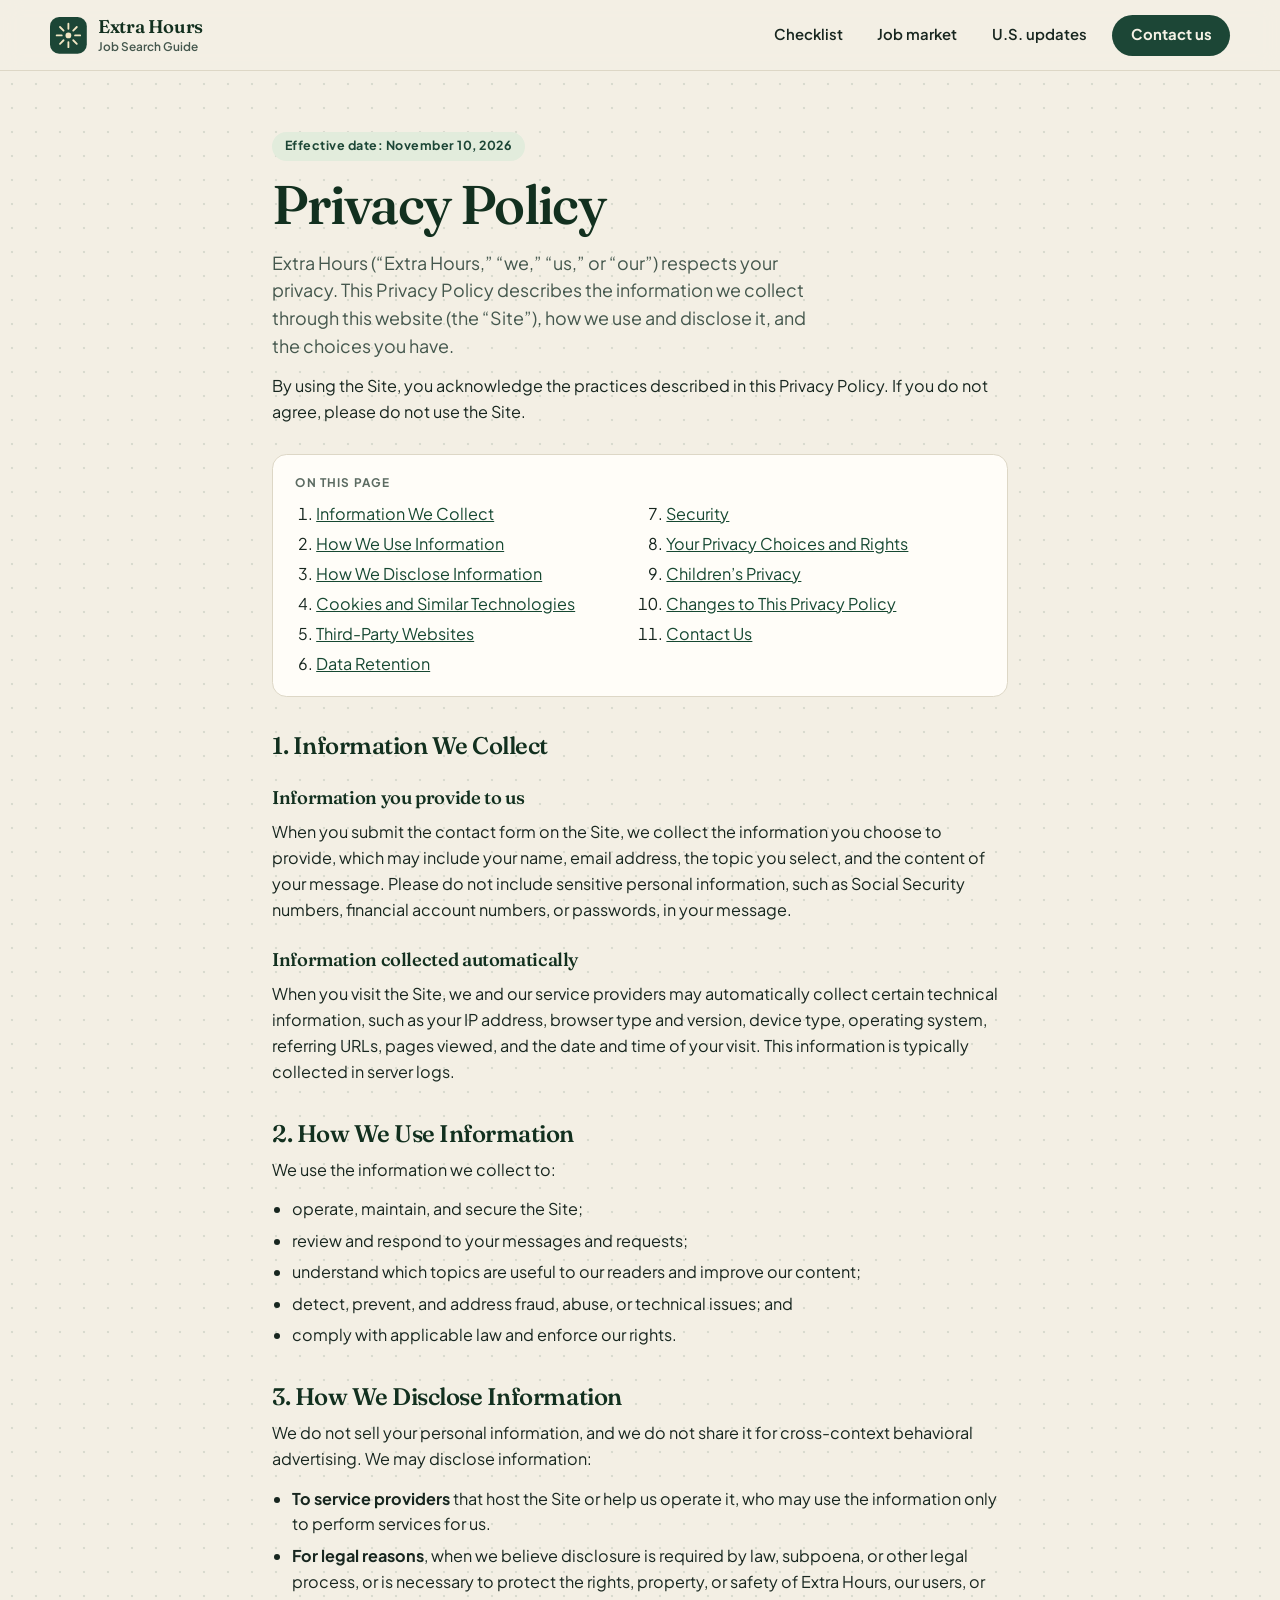
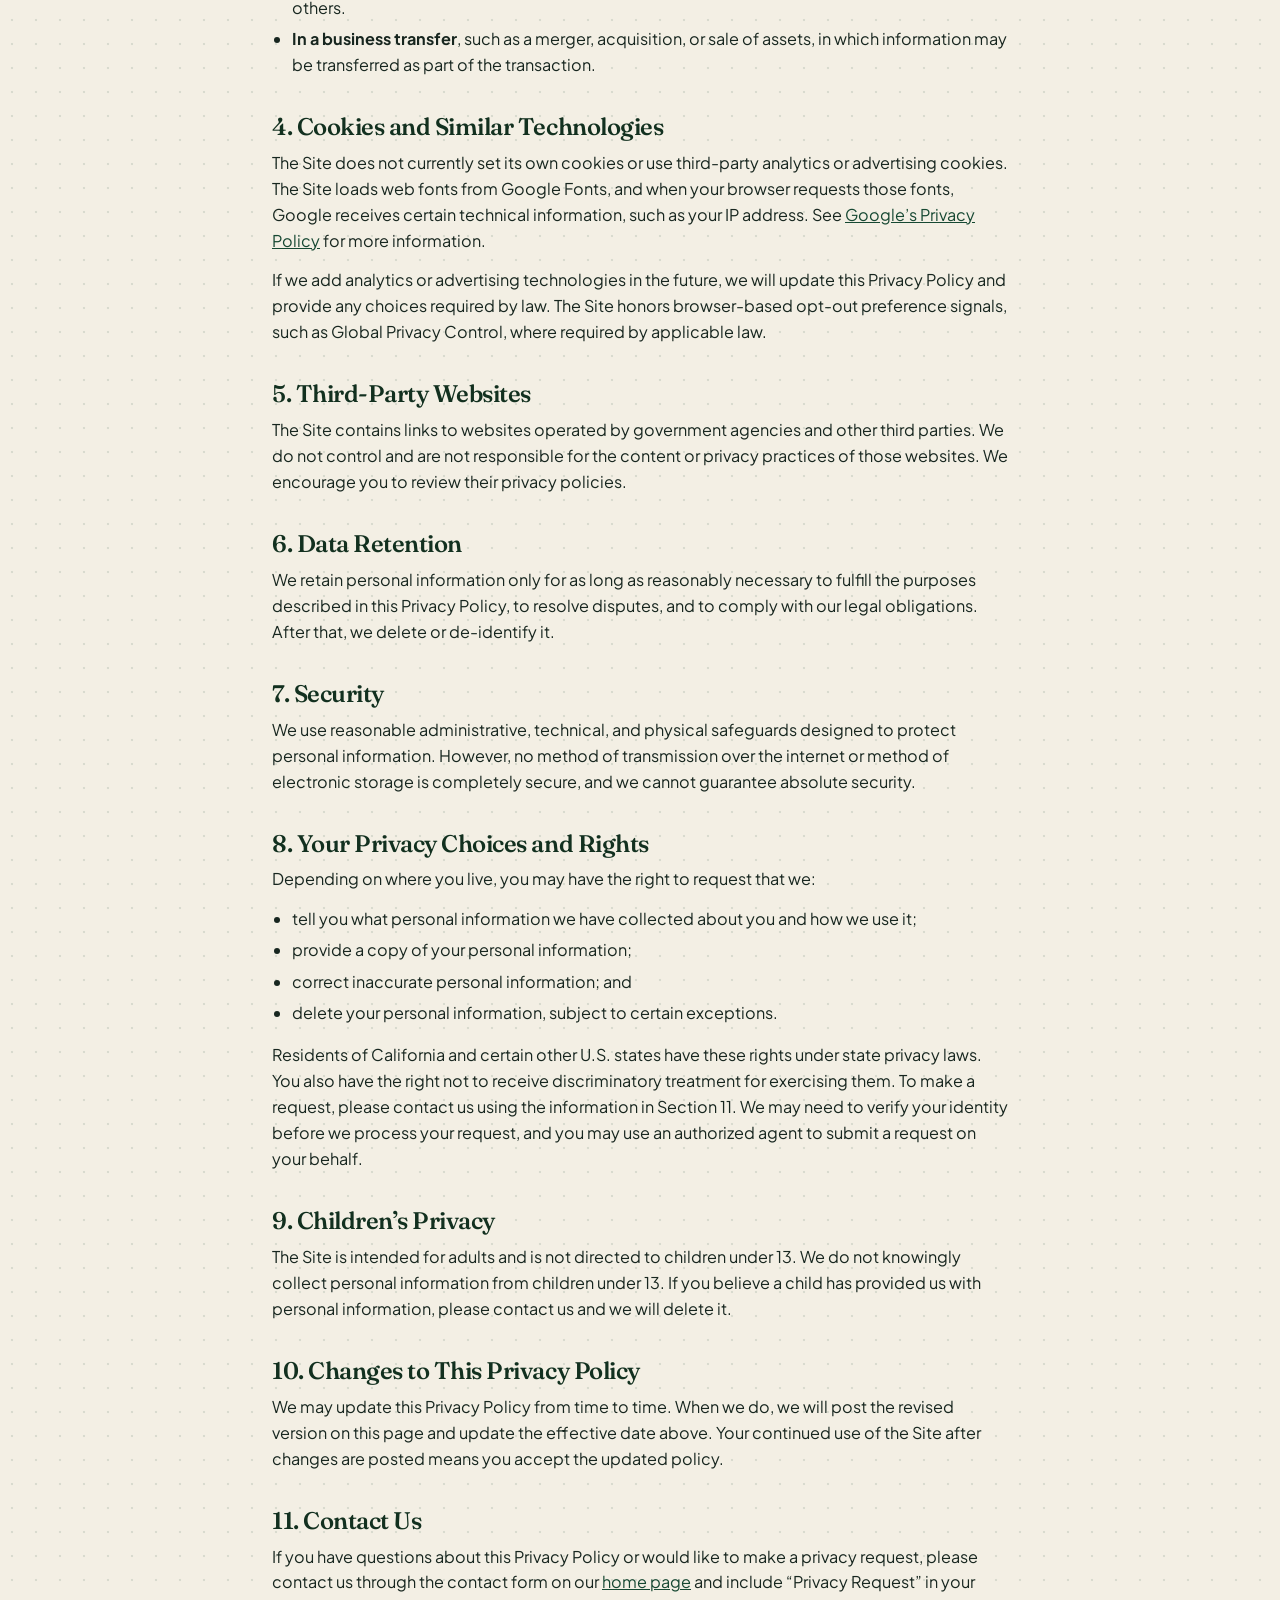
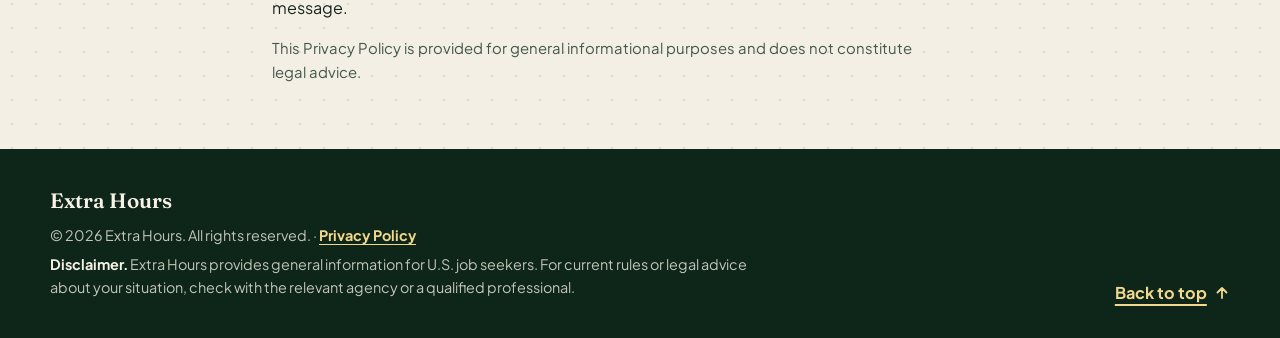
==== commit 4e8a9450: "Rewrite the privacy policy in a standard U.S. company format. Co-authored-by: minmin-mao <huimin@cli" ====
--- a/privacy-policy/index.html
+++ b/privacy-policy/index.html
@@ -45,44 +45,85 @@
   <main id="main">
     <div class="page">
       <article class="doc doc-policy" aria-labelledby="page-title">
-        <p class="chip">Last updated November 10, 2026</p>
+        <p class="chip">Effective date: November 10, 2026</p>
         <h1 id="page-title">Privacy Policy</h1>
-        <p class="lede">This page explains what information Extra Hours collects when you use this site and how we use it. We’ve kept it short and in plain language.</p>
+        <p class="lede">Extra Hours (“Extra Hours,” “we,” “us,” or “our”) respects your privacy. This Privacy Policy describes the information we collect through this website (the “Site”), how we use and disclose it, and the choices you have.</p>
+        <p>By using the Site, you acknowledge the practices described in this Privacy Policy. If you do not agree, please do not use the Site.</p>
 
-        <h2>Information you give us</h2>
-        <p>If you use the feedback form, we receive what you type into it: your name, your email address (optional), the topic you pick, and your message. Please don’t include sensitive details such as your Social Security number, bank information, or passwords.</p>
+        <nav class="doc-toc" aria-label="On this page">
+          <p class="doc-toc-label">On this page</p>
+          <ol>
+            <li><a href="#collect">Information We Collect</a></li>
+            <li><a href="#use">How We Use Information</a></li>
+            <li><a href="#disclose">How We Disclose Information</a></li>
+            <li><a href="#cookies">Cookies and Similar Technologies</a></li>
+            <li><a href="#links">Third-Party Websites</a></li>
+            <li><a href="#retention">Data Retention</a></li>
+            <li><a href="#security">Security</a></li>
+            <li><a href="#rights">Your Privacy Choices and Rights</a></li>
+            <li><a href="#children">Children’s Privacy</a></li>
+            <li><a href="#changes">Changes to This Privacy Policy</a></li>
+            <li><a href="#contact">Contact Us</a></li>
+          </ol>
+        </nav>
 
-        <h2>How we use it</h2>
+        <h2 id="collect">1. Information We Collect</h2>
+        <h3>Information you provide to us</h3>
+        <p>When you submit the contact form on the Site, we collect the information you choose to provide, which may include your name, email address, the topic you select, and the content of your message. Please do not include sensitive personal information, such as Social Security numbers, financial account numbers, or passwords, in your message.</p>
+        <h3>Information collected automatically</h3>
+        <p>When you visit the Site, we and our service providers may automatically collect certain technical information, such as your IP address, browser type and version, device type, operating system, referring URLs, pages viewed, and the date and time of your visit. This information is typically collected in server logs.</p>
+
+        <h2 id="use">2. How We Use Information</h2>
+        <p>We use the information we collect to:</p>
         <ul>
-          <li>To read your feedback and decide which topics to cover next.</li>
-          <li>To reply to you, if you shared an email address and asked a question.</li>
-          <li>To keep this site working and improve it.</li>
+          <li>operate, maintain, and secure the Site;</li>
+          <li>review and respond to your messages and requests;</li>
+          <li>understand which topics are useful to our readers and improve our content;</li>
+          <li>detect, prevent, and address fraud, abuse, or technical issues; and</li>
+          <li>comply with applicable law and enforce our rights.</li>
         </ul>
-        <p>We don’t sell your personal information.</p>
 
-        <h2>Information collected automatically</h2>
-        <p>Like most websites, our hosting provider may keep basic server logs, such as your IP address, browser type, and the pages you visit. We use this information to keep the site secure and running.</p>
+        <h2 id="disclose">3. How We Disclose Information</h2>
+        <p>We do not sell your personal information, and we do not share it for cross-context behavioral advertising. We may disclose information:</p>
+        <ul>
+          <li><strong>To service providers</strong> that host the Site or help us operate it, who may use the information only to perform services for us.</li>
+          <li><strong>For legal reasons</strong>, when we believe disclosure is required by law, subpoena, or other legal process, or is necessary to protect the rights, property, or safety of Extra Hours, our users, or others.</li>
+          <li><strong>In a business transfer</strong>, such as a merger, acquisition, or sale of assets, in which information may be transferred as part of the transaction.</li>
+        </ul>
 
-        <h2>Fonts and third-party services</h2>
-        <p>This site loads fonts from Google Fonts. When your browser requests those fonts, Google receives technical information such as your IP address. Please see <a href="https://policies.google.com/privacy" target="_blank" rel="noopener noreferrer">Google’s Privacy Policy<span class="visually-hidden"> (opens in a new tab)</span></a> for details.</p>
-        <p>Pages on this site link to government and other outside websites. Those sites have their own privacy practices, and we aren’t responsible for them.</p>
+        <h2 id="cookies">4. Cookies and Similar Technologies</h2>
+        <p>The Site does not currently set its own cookies or use third-party analytics or advertising cookies. The Site loads web fonts from Google Fonts, and when your browser requests those fonts, Google receives certain technical information, such as your IP address. See <a href="https://policies.google.com/privacy" target="_blank" rel="noopener noreferrer">Google’s Privacy Policy<span class="visually-hidden"> (opens in a new tab)</span></a> for more information.</p>
+        <p>If we add analytics or advertising technologies in the future, we will update this Privacy Policy and provide any choices required by law. The Site honors browser-based opt-out preference signals, such as Global Privacy Control, where required by applicable law.</p>
 
-        <h2>Cookies</h2>
-        <p>This site doesn’t set its own cookies. If we add analytics or advertising tools in the future, we’ll update this page and explain your choices.</p>
+        <h2 id="links">5. Third-Party Websites</h2>
+        <p>The Site contains links to websites operated by government agencies and other third parties. We do not control and are not responsible for the content or privacy practices of those websites. We encourage you to review their privacy policies.</p>
 
-        <h2>How long we keep information</h2>
-        <p>We keep feedback messages only as long as we need them to review and reply. You can ask us to delete a message you sent.</p>
+        <h2 id="retention">6. Data Retention</h2>
+        <p>We retain personal information only for as long as reasonably necessary to fulfill the purposes described in this Privacy Policy, to resolve disputes, and to comply with our legal obligations. After that, we delete or de-identify it.</p>
 
-        <h2>Your choices</h2>
-        <p>You can ask to see, correct, or delete the information you sent us. Residents of some states have additional rights under state privacy laws. Use the feedback form on our <a href="../#feedback">home page</a> to make a request, and tell us what you’d like us to do.</p>
+        <h2 id="security">7. Security</h2>
+        <p>We use reasonable administrative, technical, and physical safeguards designed to protect personal information. However, no method of transmission over the internet or method of electronic storage is completely secure, and we cannot guarantee absolute security.</p>
 
-        <h2>Children</h2>
-        <p>This site is meant for adults looking for work. It isn’t directed to children under 13, and we don’t knowingly collect their information.</p>
+        <h2 id="rights">8. Your Privacy Choices and Rights</h2>
+        <p>Depending on where you live, you may have the right to request that we:</p>
+        <ul>
+          <li>tell you what personal information we have collected about you and how we use it;</li>
+          <li>provide a copy of your personal information;</li>
+          <li>correct inaccurate personal information; and</li>
+          <li>delete your personal information, subject to certain exceptions.</li>
+        </ul>
+        <p>Residents of California and certain other U.S. states have these rights under state privacy laws. You also have the right not to receive discriminatory treatment for exercising them. To make a request, please contact us using the information in Section 11. We may need to verify your identity before we process your request, and you may use an authorized agent to submit a request on your behalf.</p>
 
-        <h2>Changes to this policy</h2>
-        <p>If we change this policy, we’ll post the new version here and update the date at the top.</p>
+        <h2 id="children">9. Children’s Privacy</h2>
+        <p>The Site is intended for adults and is not directed to children under 13. We do not knowingly collect personal information from children under 13. If you believe a child has provided us with personal information, please contact us and we will delete it.</p>
 
-        <p class="source-note">This page is general information, not legal advice.</p>
+        <h2 id="changes">10. Changes to This Privacy Policy</h2>
+        <p>We may update this Privacy Policy from time to time. When we do, we will post the revised version on this page and update the effective date above. Your continued use of the Site after changes are posted means you accept the updated policy.</p>
+
+        <h2 id="contact">11. Contact Us</h2>
+        <p>If you have questions about this Privacy Policy or would like to make a privacy request, please contact us through the contact form on our <a href="../#feedback">home page</a> and include “Privacy Request” in your message.</p>
+
+        <p class="source-note">This Privacy Policy is provided for general informational purposes and does not constitute legal advice.</p>
       </article>
     </div>
   </main>
--- a/uss-style.css
+++ b/uss-style.css
@@ -1534,3 +1534,37 @@
   font-weight: 700;
   text-underline-offset: 0.2em;
 }
+
+.doc h3 {
+  margin: 1.4rem 0 0.4rem;
+  font-size: 1.15rem;
+}
+
+.doc-toc {
+  margin: 1.8rem 0 0;
+  padding: 1.2rem 1.4rem;
+  background: var(--card);
+  border: 1px solid var(--line);
+  border-radius: var(--radius-sm);
+}
+
+.doc-toc-label {
+  margin: 0 0 0.5rem;
+  font-size: 0.74rem;
+  font-weight: 700;
+  letter-spacing: 0.1em;
+  text-transform: uppercase;
+  color: var(--faint);
+}
+
+.doc-toc ol {
+  margin: 0;
+  padding-left: 1.3rem;
+  columns: 2 16rem;
+  column-gap: 2rem;
+}
+
+.doc-toc li {
+  margin-bottom: 0.25rem;
+  break-inside: avoid;
+}
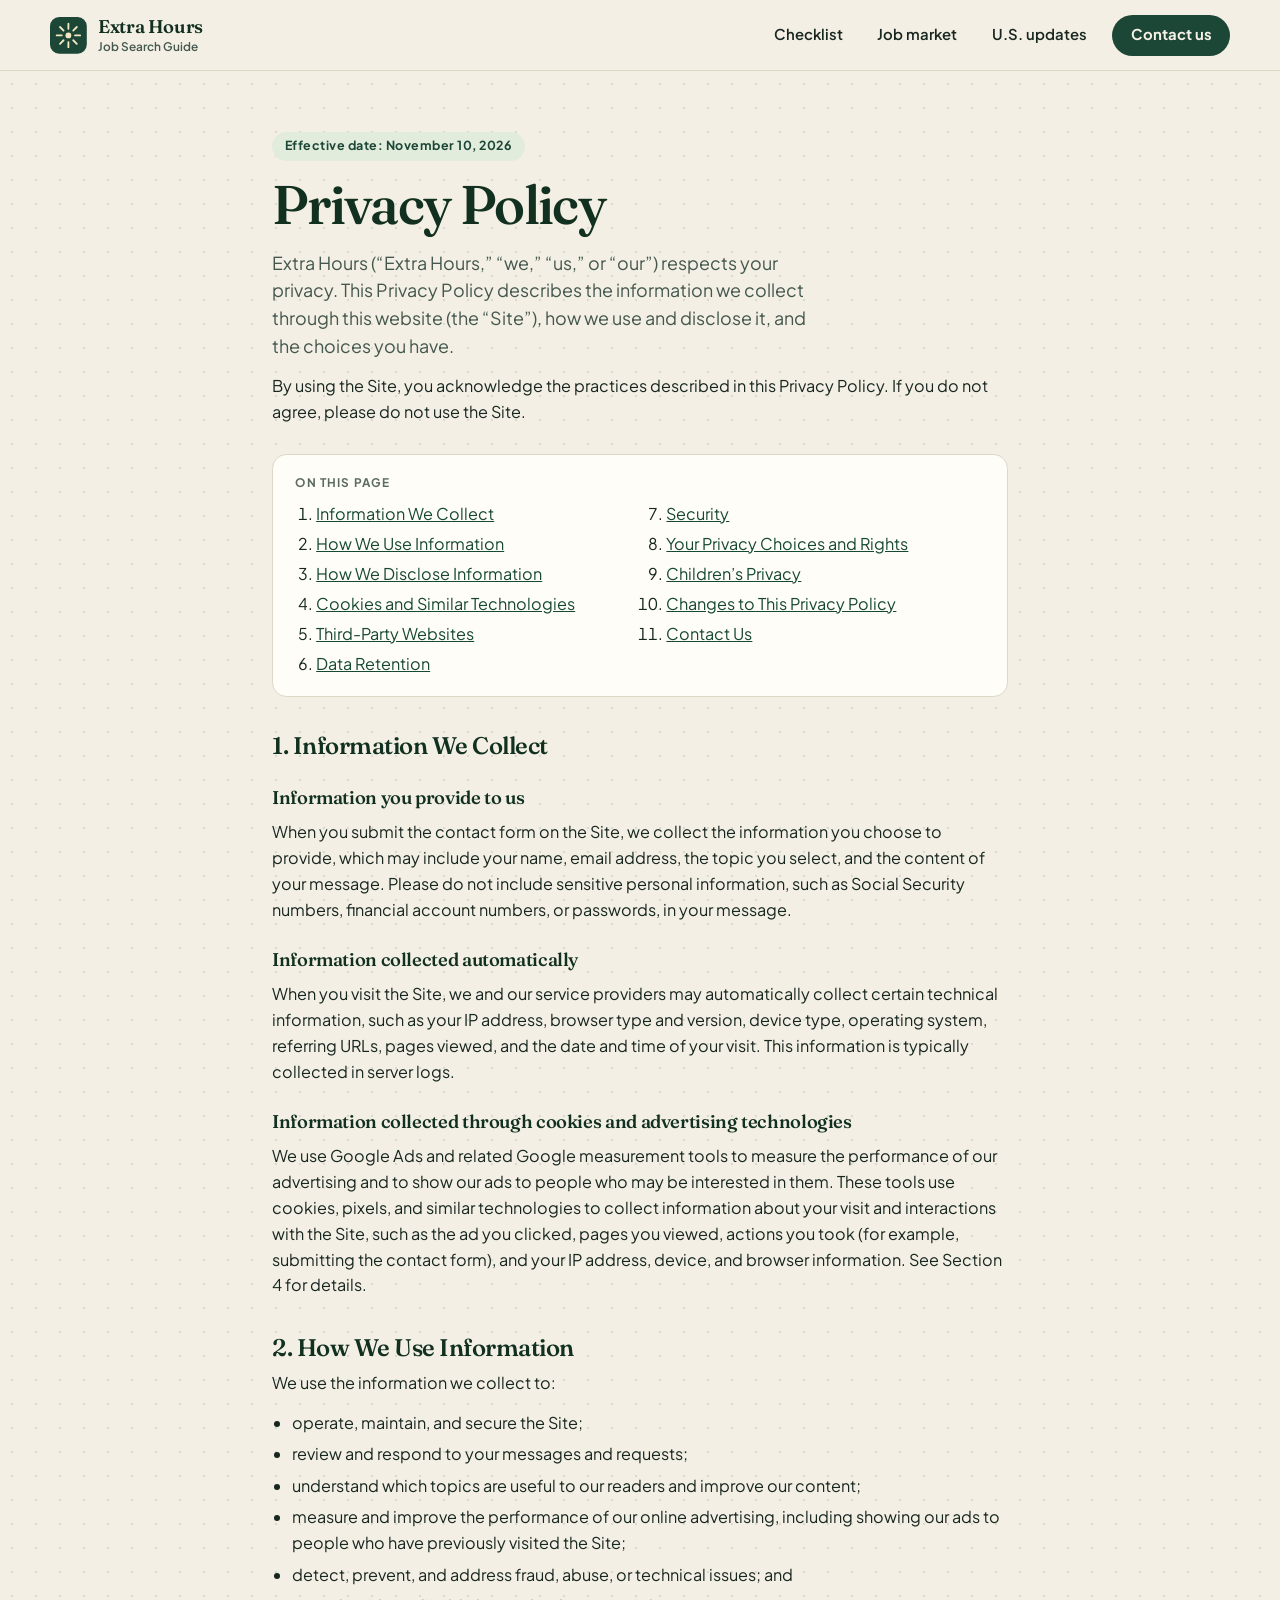
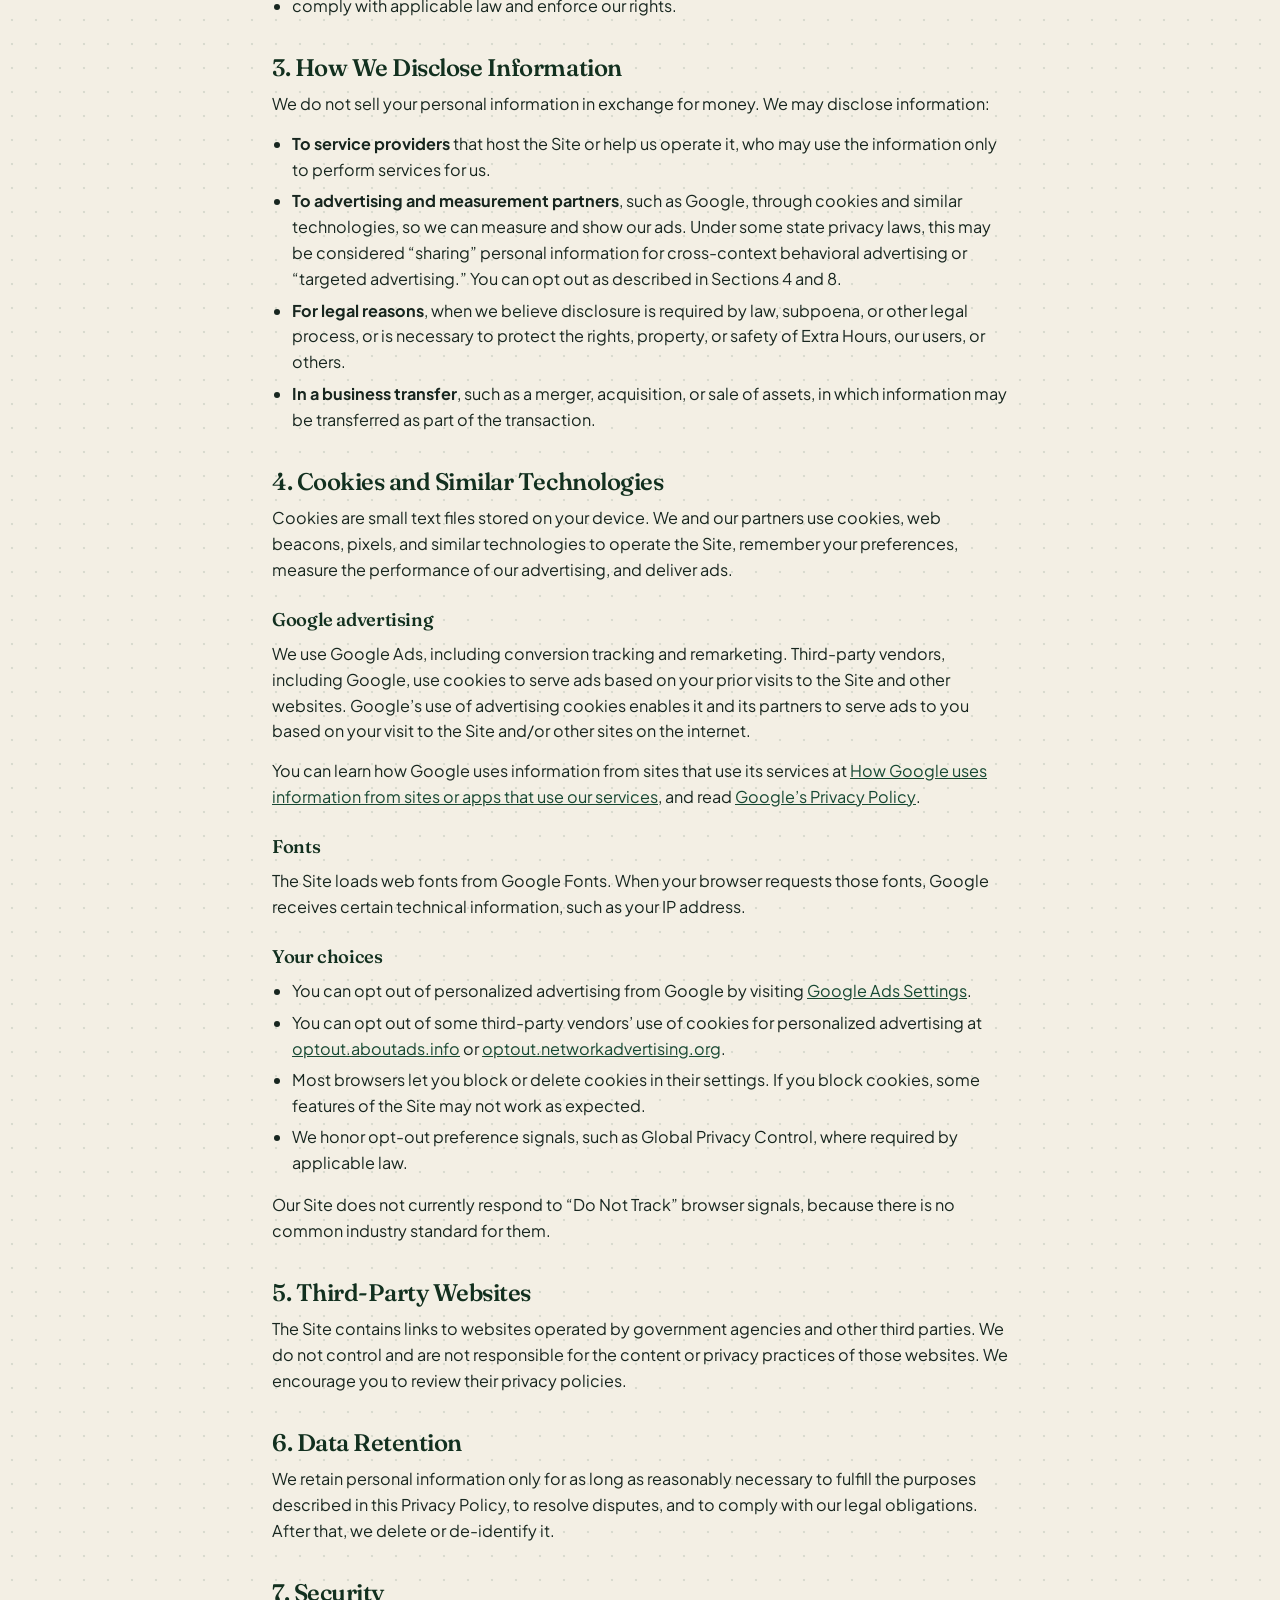
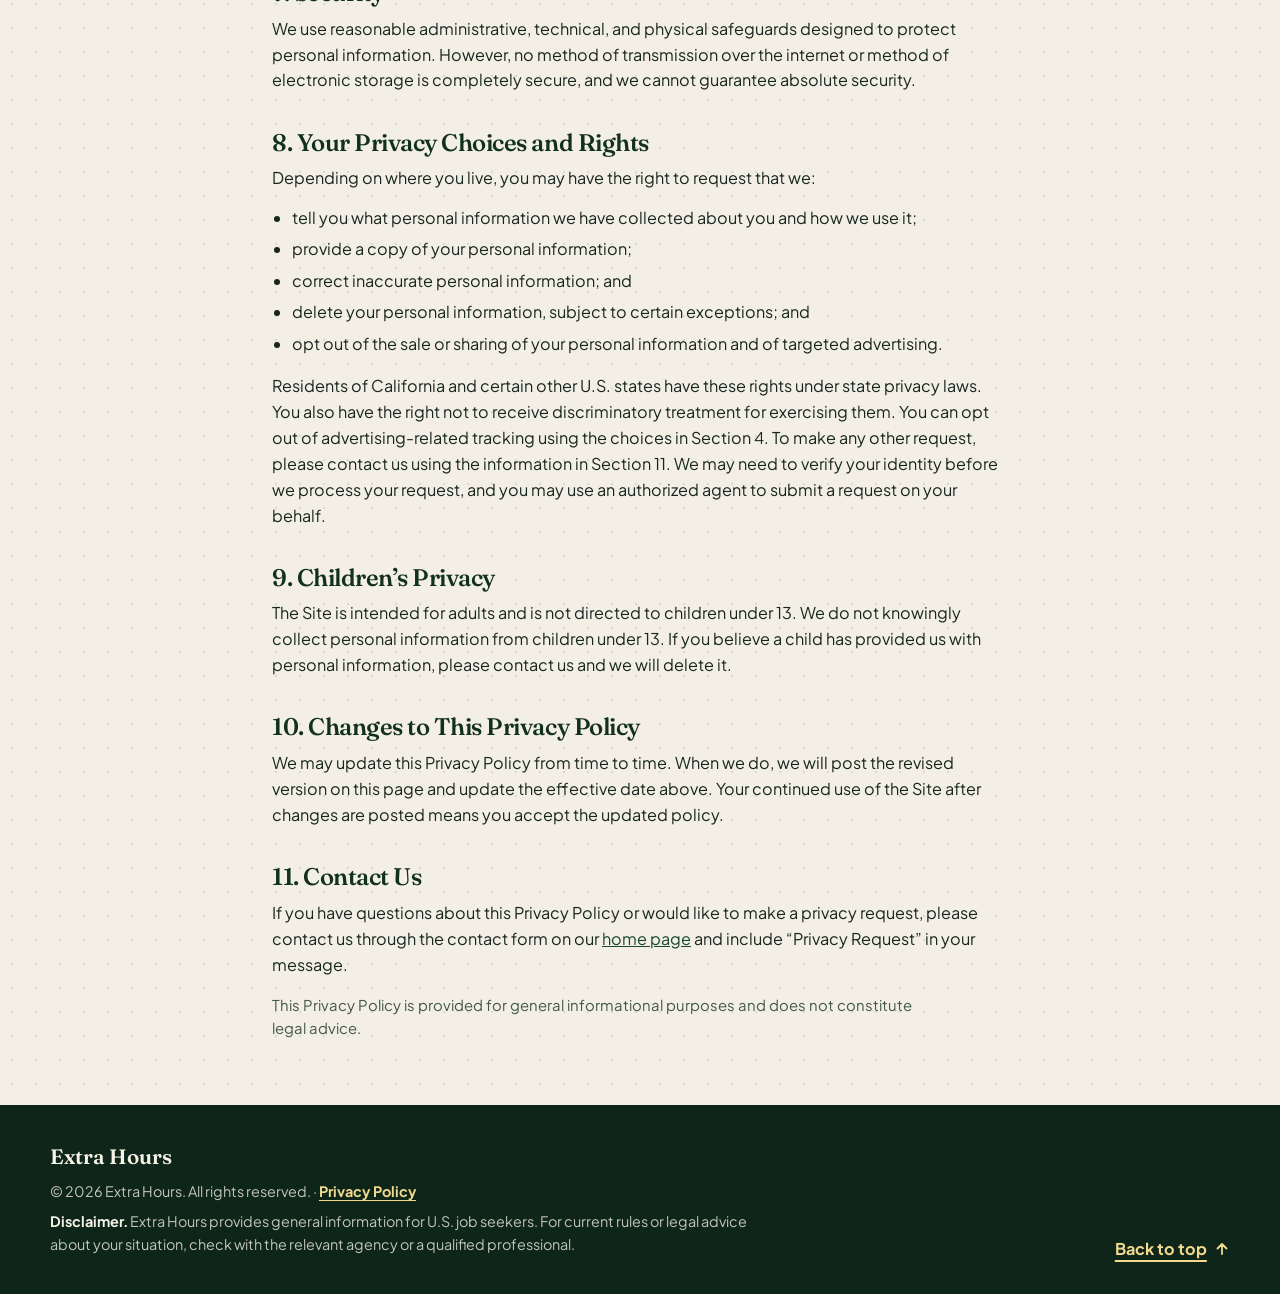
==== commit 06e6eef1: "Update the privacy policy for Google Ads cookies, remarketing, and opt-outs. Co-authored-by: minmin-" ====
--- a/privacy-policy/index.html
+++ b/privacy-policy/index.html
@@ -72,6 +72,8 @@
         <p>When you submit the contact form on the Site, we collect the information you choose to provide, which may include your name, email address, the topic you select, and the content of your message. Please do not include sensitive personal information, such as Social Security numbers, financial account numbers, or passwords, in your message.</p>
         <h3>Information collected automatically</h3>
         <p>When you visit the Site, we and our service providers may automatically collect certain technical information, such as your IP address, browser type and version, device type, operating system, referring URLs, pages viewed, and the date and time of your visit. This information is typically collected in server logs.</p>
+        <h3>Information collected through cookies and advertising technologies</h3>
+        <p>We use Google Ads and related Google measurement tools to measure the performance of our advertising and to show our ads to people who may be interested in them. These tools use cookies, pixels, and similar technologies to collect information about your visit and interactions with the Site, such as the ad you clicked, pages you viewed, actions you took (for example, submitting the contact form), and your IP address, device, and browser information. See Section 4 for details.</p>
 
         <h2 id="use">2. How We Use Information</h2>
         <p>We use the information we collect to:</p>
@@ -79,21 +81,35 @@
           <li>operate, maintain, and secure the Site;</li>
           <li>review and respond to your messages and requests;</li>
           <li>understand which topics are useful to our readers and improve our content;</li>
+          <li>measure and improve the performance of our online advertising, including showing our ads to people who have previously visited the Site;</li>
           <li>detect, prevent, and address fraud, abuse, or technical issues; and</li>
           <li>comply with applicable law and enforce our rights.</li>
         </ul>
 
         <h2 id="disclose">3. How We Disclose Information</h2>
-        <p>We do not sell your personal information, and we do not share it for cross-context behavioral advertising. We may disclose information:</p>
+        <p>We do not sell your personal information in exchange for money. We may disclose information:</p>
         <ul>
           <li><strong>To service providers</strong> that host the Site or help us operate it, who may use the information only to perform services for us.</li>
+          <li><strong>To advertising and measurement partners</strong>, such as Google, through cookies and similar technologies, so we can measure and show our ads. Under some state privacy laws, this may be considered “sharing” personal information for cross-context behavioral advertising or “targeted advertising.” You can opt out as described in Sections 4 and 8.</li>
           <li><strong>For legal reasons</strong>, when we believe disclosure is required by law, subpoena, or other legal process, or is necessary to protect the rights, property, or safety of Extra Hours, our users, or others.</li>
           <li><strong>In a business transfer</strong>, such as a merger, acquisition, or sale of assets, in which information may be transferred as part of the transaction.</li>
         </ul>
 
         <h2 id="cookies">4. Cookies and Similar Technologies</h2>
-        <p>The Site does not currently set its own cookies or use third-party analytics or advertising cookies. The Site loads web fonts from Google Fonts, and when your browser requests those fonts, Google receives certain technical information, such as your IP address. See <a href="https://policies.google.com/privacy" target="_blank" rel="noopener noreferrer">Google’s Privacy Policy<span class="visually-hidden"> (opens in a new tab)</span></a> for more information.</p>
-        <p>If we add analytics or advertising technologies in the future, we will update this Privacy Policy and provide any choices required by law. The Site honors browser-based opt-out preference signals, such as Global Privacy Control, where required by applicable law.</p>
+        <p>Cookies are small text files stored on your device. We and our partners use cookies, web beacons, pixels, and similar technologies to operate the Site, remember your preferences, measure the performance of our advertising, and deliver ads.</p>
+        <h3>Google advertising</h3>
+        <p>We use Google Ads, including conversion tracking and remarketing. Third-party vendors, including Google, use cookies to serve ads based on your prior visits to the Site and other websites. Google’s use of advertising cookies enables it and its partners to serve ads to you based on your visit to the Site and/or other sites on the internet.</p>
+        <p>You can learn how Google uses information from sites that use its services at <a href="https://policies.google.com/technologies/partner-sites" target="_blank" rel="noopener noreferrer">How Google uses information from sites or apps that use our services<span class="visually-hidden"> (opens in a new tab)</span></a>, and read <a href="https://policies.google.com/privacy" target="_blank" rel="noopener noreferrer">Google’s Privacy Policy<span class="visually-hidden"> (opens in a new tab)</span></a>.</p>
+        <h3>Fonts</h3>
+        <p>The Site loads web fonts from Google Fonts. When your browser requests those fonts, Google receives certain technical information, such as your IP address.</p>
+        <h3>Your choices</h3>
+        <ul>
+          <li>You can opt out of personalized advertising from Google by visiting <a href="https://adssettings.google.com" target="_blank" rel="noopener noreferrer">Google Ads Settings<span class="visually-hidden"> (opens in a new tab)</span></a>.</li>
+          <li>You can opt out of some third-party vendors’ use of cookies for personalized advertising at <a href="https://optout.aboutads.info" target="_blank" rel="noopener noreferrer">optout.aboutads.info<span class="visually-hidden"> (opens in a new tab)</span></a> or <a href="https://optout.networkadvertising.org" target="_blank" rel="noopener noreferrer">optout.networkadvertising.org<span class="visually-hidden"> (opens in a new tab)</span></a>.</li>
+          <li>Most browsers let you block or delete cookies in their settings. If you block cookies, some features of the Site may not work as expected.</li>
+          <li>We honor opt-out preference signals, such as Global Privacy Control, where required by applicable law.</li>
+        </ul>
+        <p>Our Site does not currently respond to “Do Not Track” browser signals, because there is no common industry standard for them.</p>
 
         <h2 id="links">5. Third-Party Websites</h2>
         <p>The Site contains links to websites operated by government agencies and other third parties. We do not control and are not responsible for the content or privacy practices of those websites. We encourage you to review their privacy policies.</p>
@@ -110,9 +126,10 @@
           <li>tell you what personal information we have collected about you and how we use it;</li>
           <li>provide a copy of your personal information;</li>
           <li>correct inaccurate personal information; and</li>
-          <li>delete your personal information, subject to certain exceptions.</li>
+          <li>delete your personal information, subject to certain exceptions; and</li>
+          <li>opt out of the sale or sharing of your personal information and of targeted advertising.</li>
         </ul>
-        <p>Residents of California and certain other U.S. states have these rights under state privacy laws. You also have the right not to receive discriminatory treatment for exercising them. To make a request, please contact us using the information in Section 11. We may need to verify your identity before we process your request, and you may use an authorized agent to submit a request on your behalf.</p>
+        <p>Residents of California and certain other U.S. states have these rights under state privacy laws. You also have the right not to receive discriminatory treatment for exercising them. You can opt out of advertising-related tracking using the choices in Section 4. To make any other request, please contact us using the information in Section 11. We may need to verify your identity before we process your request, and you may use an authorized agent to submit a request on your behalf.</p>
 
         <h2 id="children">9. Children’s Privacy</h2>
         <p>The Site is intended for adults and is not directed to children under 13. We do not knowingly collect personal information from children under 13. If you believe a child has provided us with personal information, please contact us and we will delete it.</p>
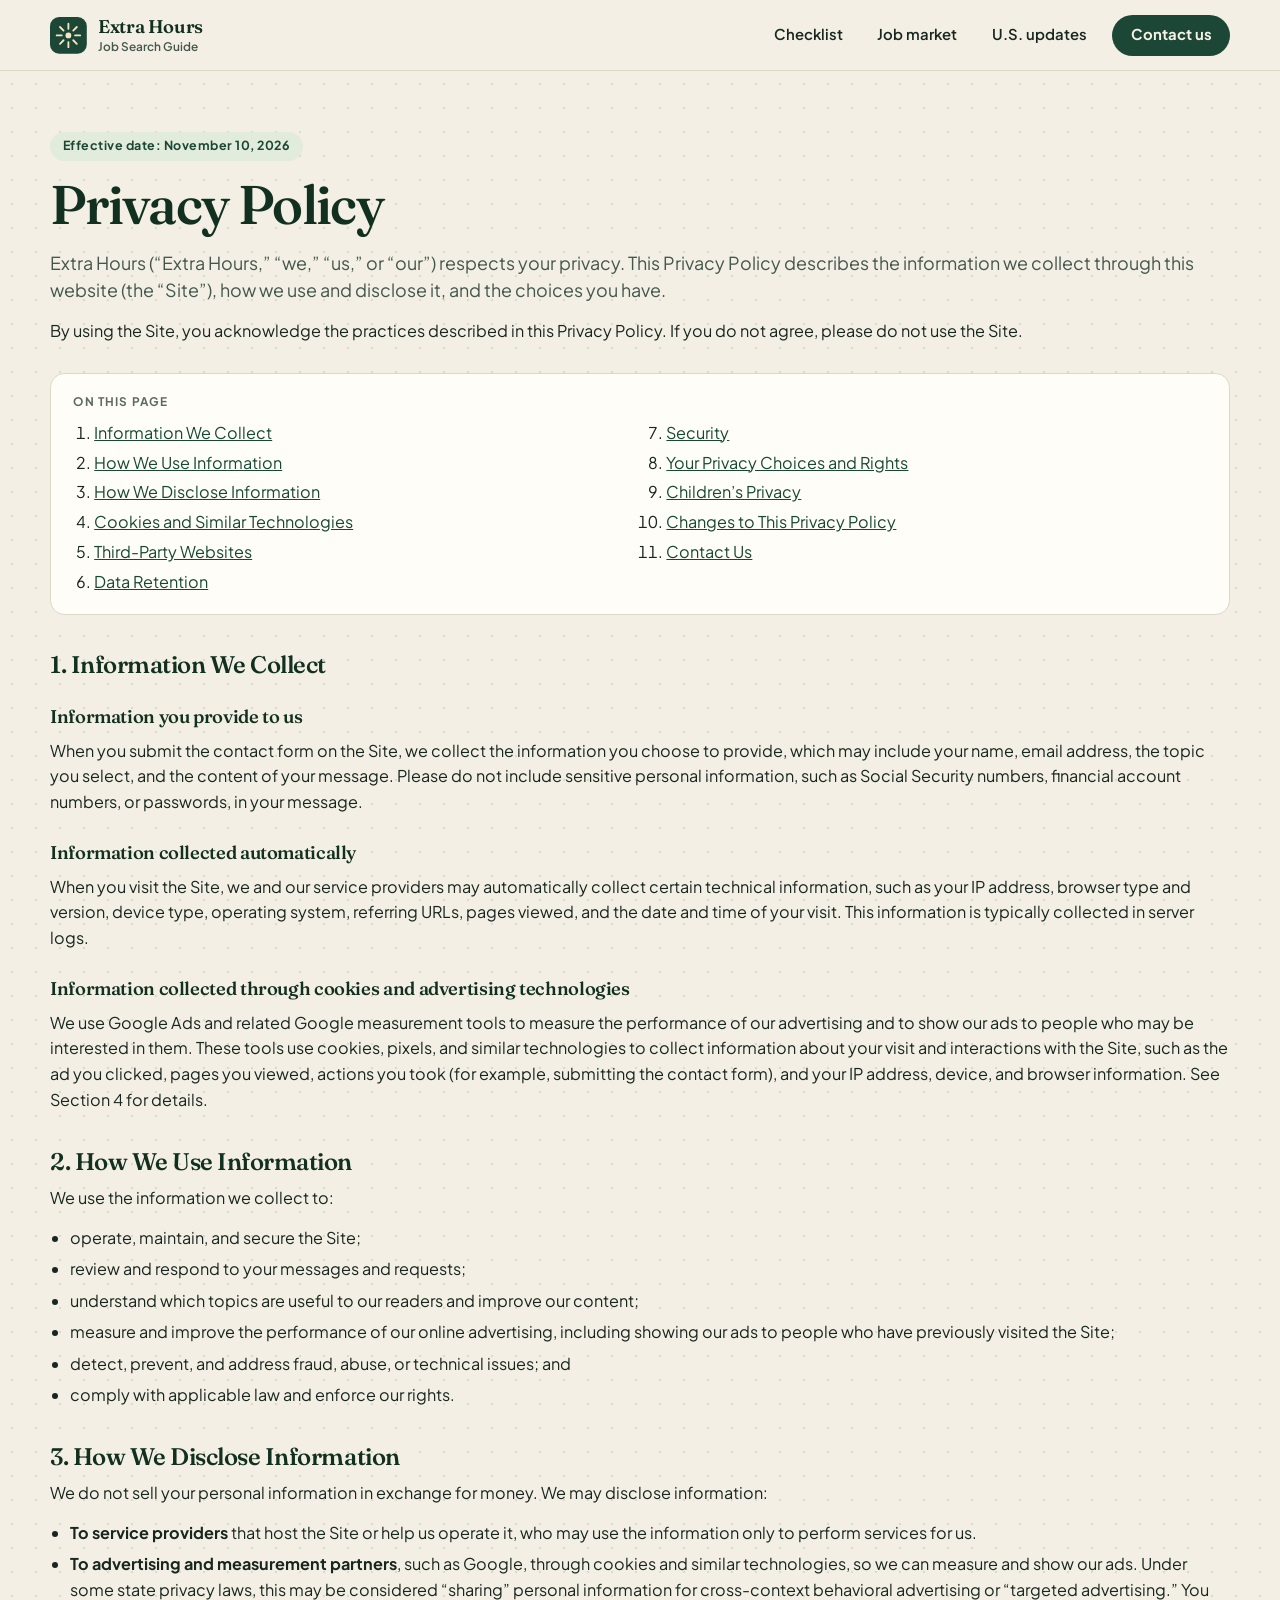
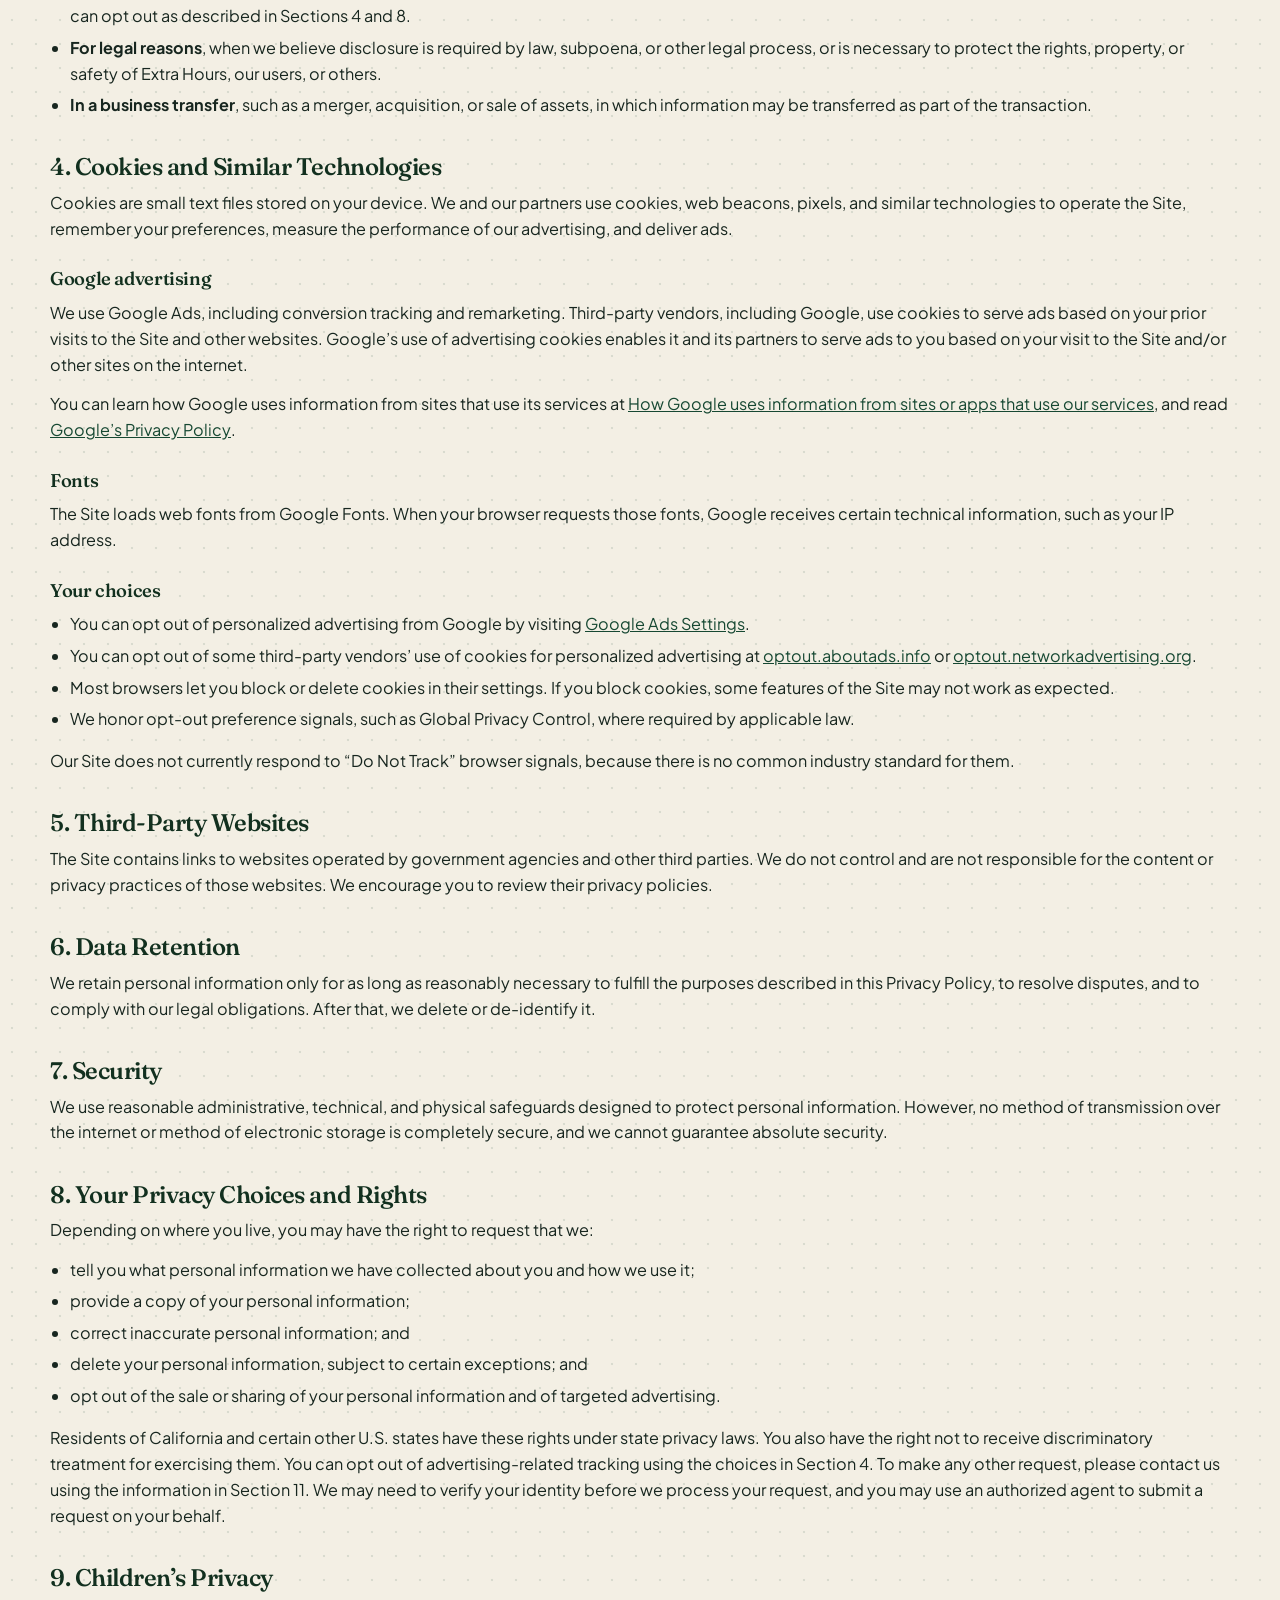
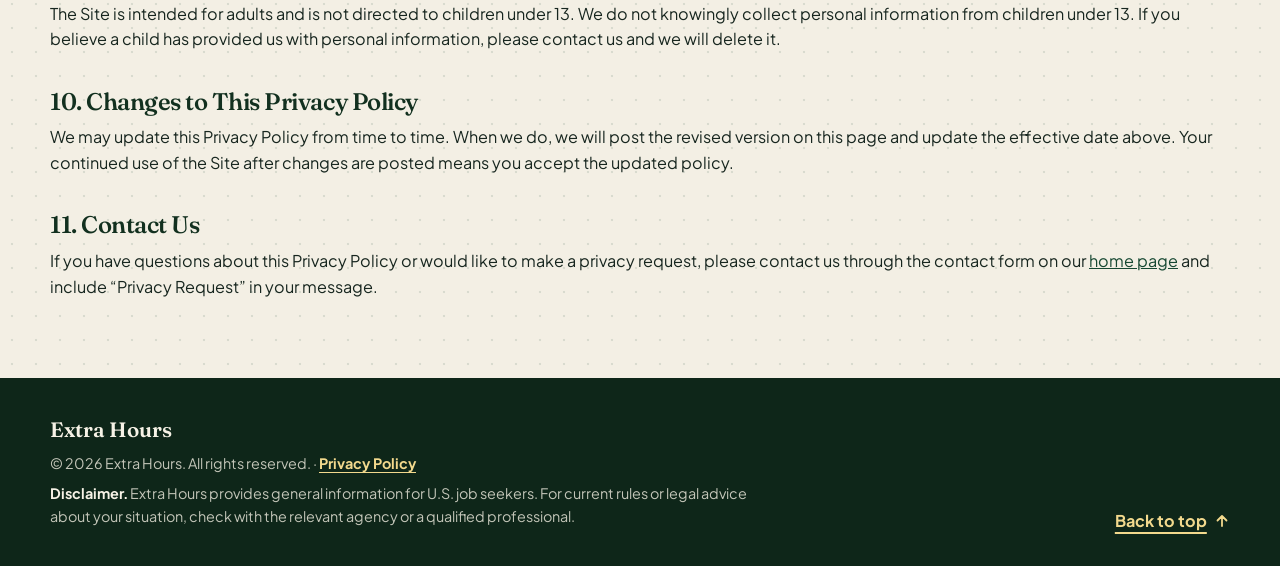
==== commit e2a256d2: "Remove the legal-advice disclaimer from the privacy policy. Co-authored-by: minmin-mao <huimin@click" ====
--- a/privacy-policy/index.html
+++ b/privacy-policy/index.html
@@ -140,7 +140,6 @@
         <h2 id="contact">11. Contact Us</h2>
         <p>If you have questions about this Privacy Policy or would like to make a privacy request, please contact us through the contact form on our <a href="../#feedback">home page</a> and include “Privacy Request” in your message.</p>
 
-        <p class="source-note">This Privacy Policy is provided for general informational purposes and does not constitute legal advice.</p>
       </article>
     </div>
   </main>
--- a/uss-style.css
+++ b/uss-style.css
@@ -1568,3 +1568,18 @@
   margin-bottom: 0.25rem;
   break-inside: avoid;
 }
+
+.doc-policy {
+  max-width: none;
+  margin-inline: 0;
+}
+
+.doc-policy .lede,
+.doc-policy p,
+.doc-policy li {
+  max-width: none;
+}
+
+.doc-policy h1 {
+  max-width: none;
+}
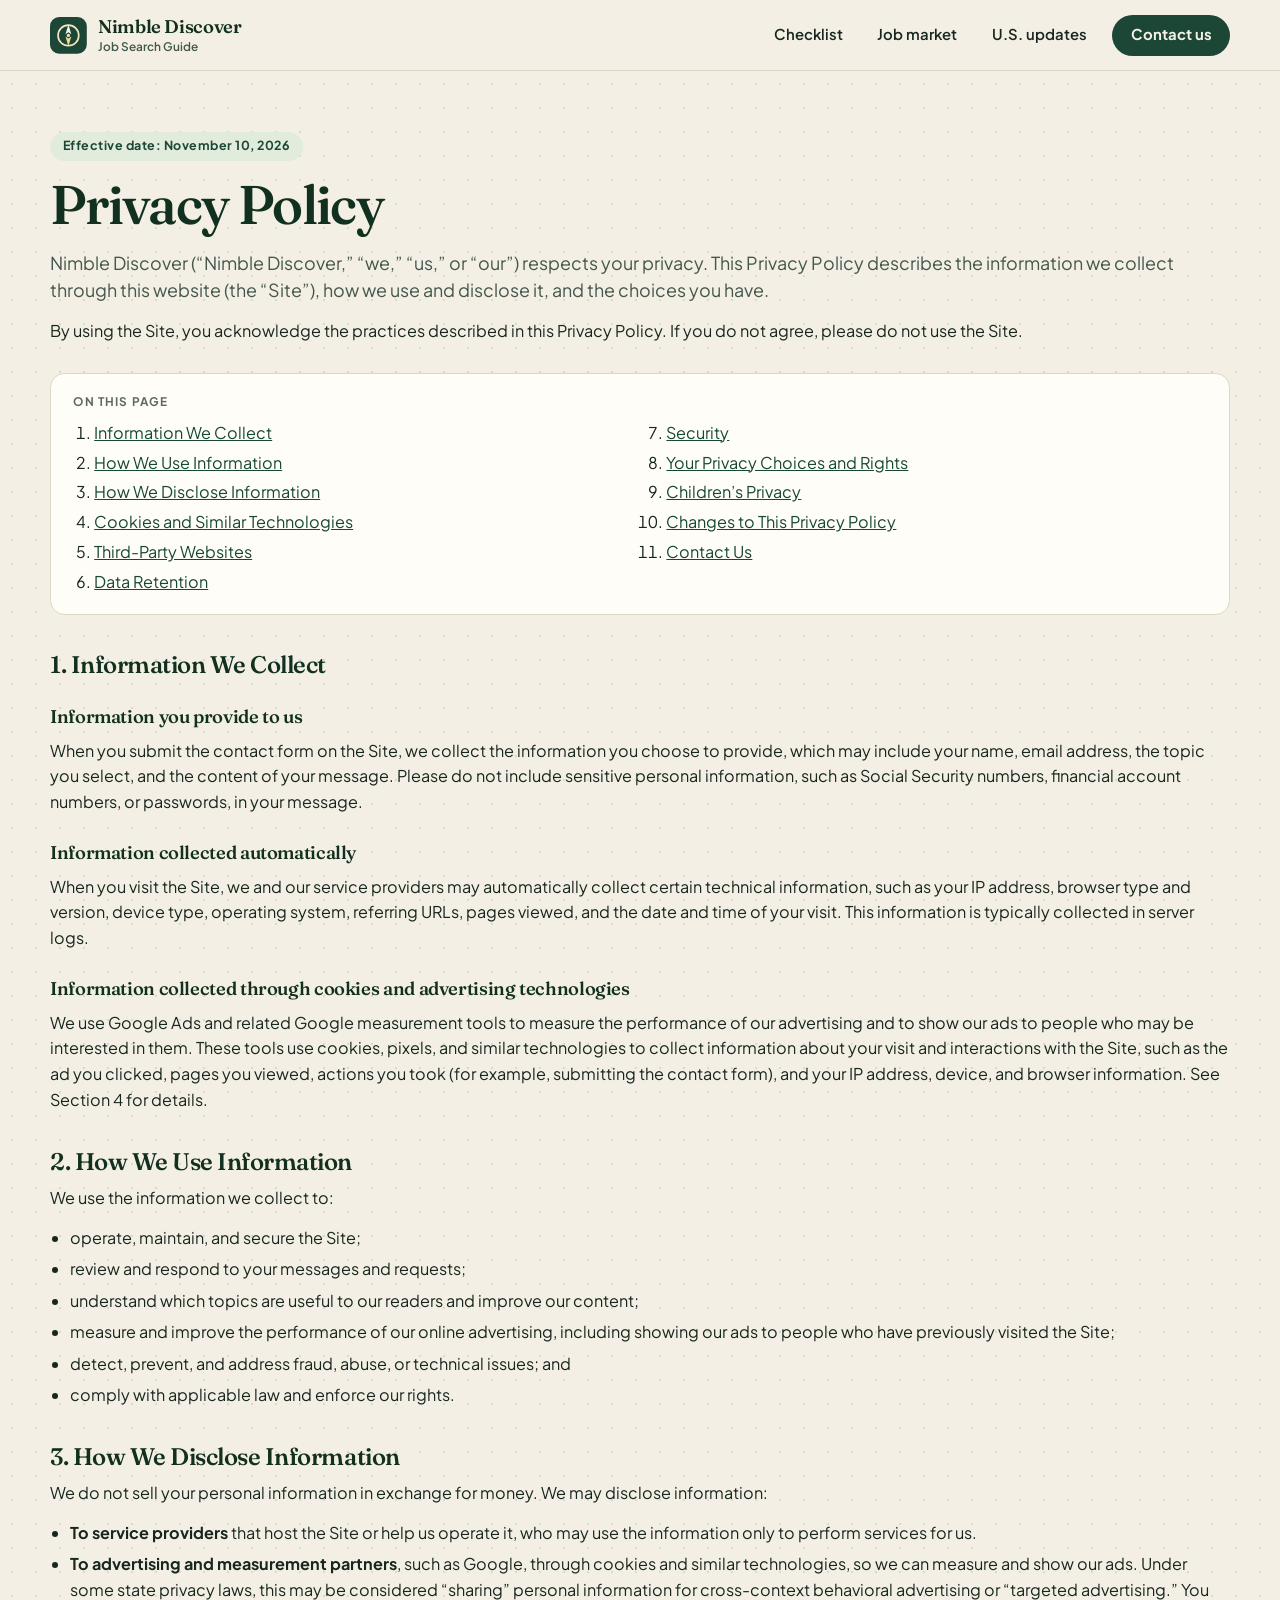
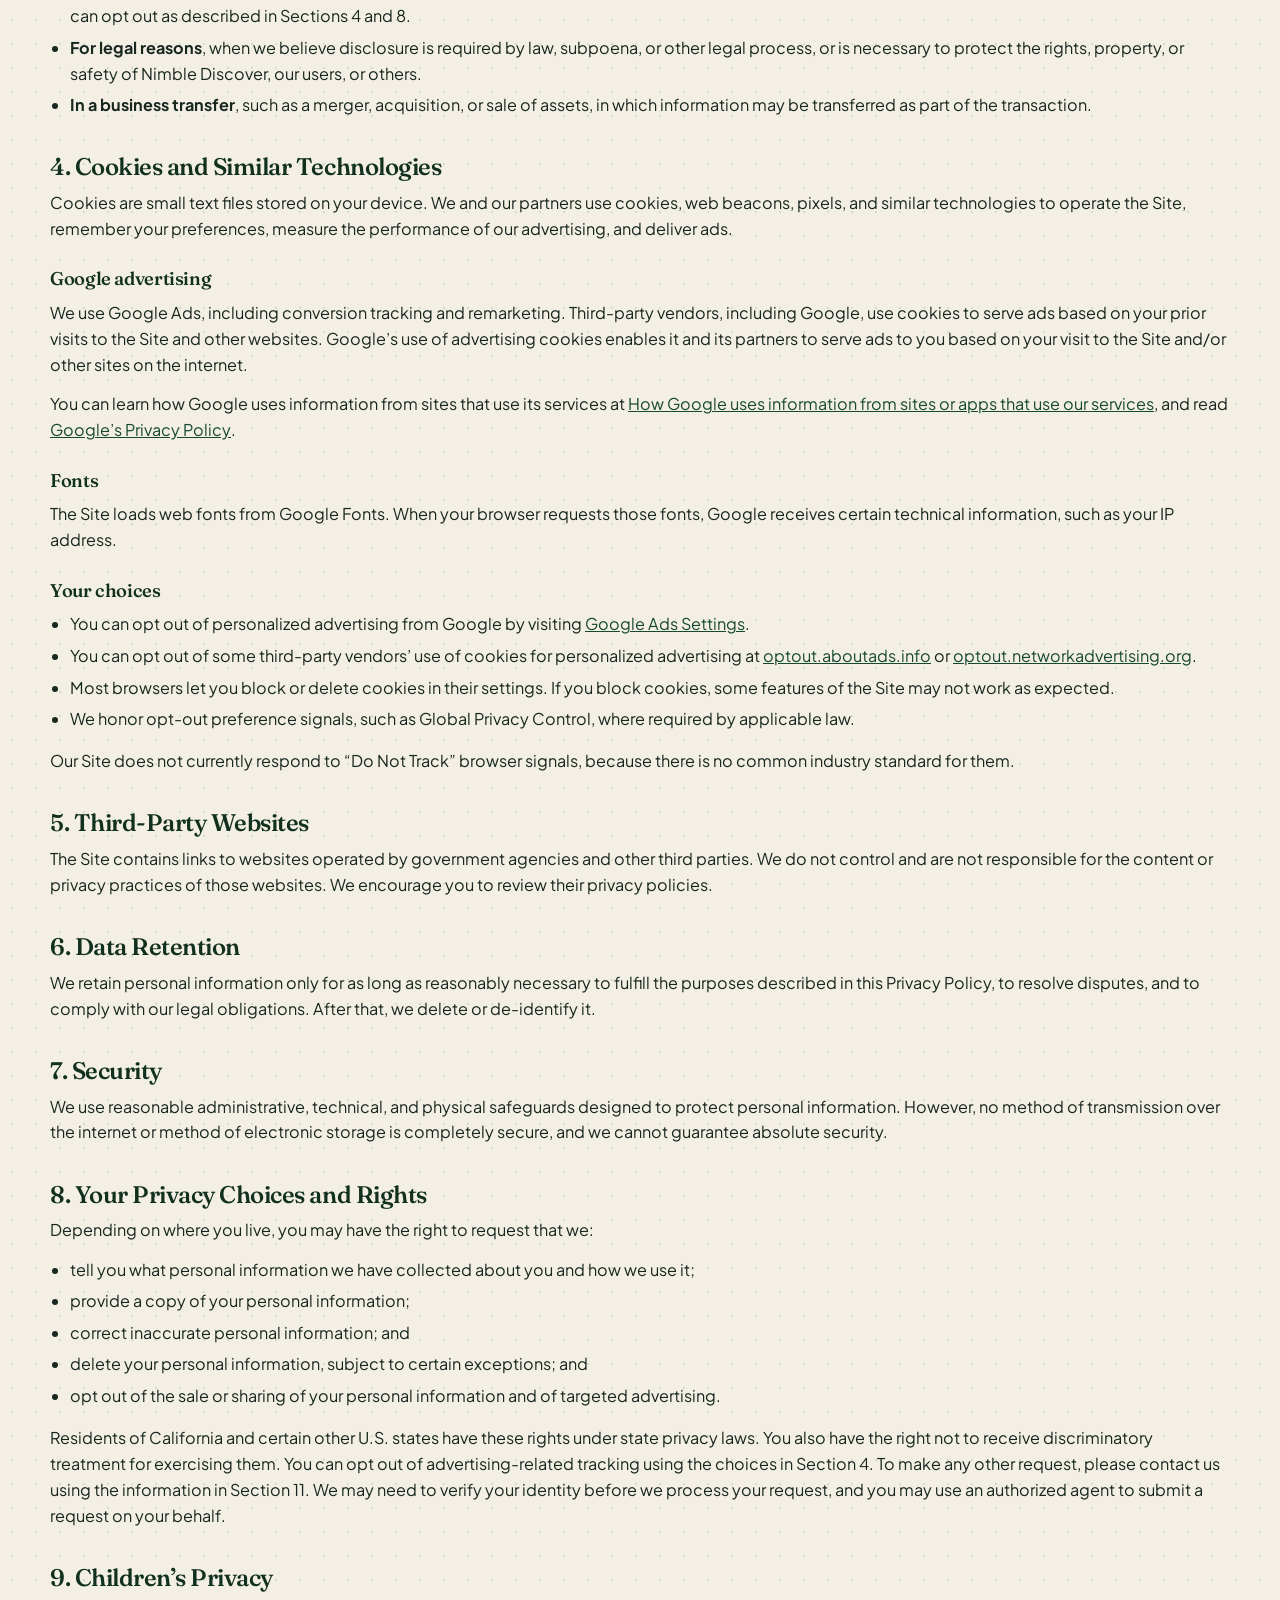
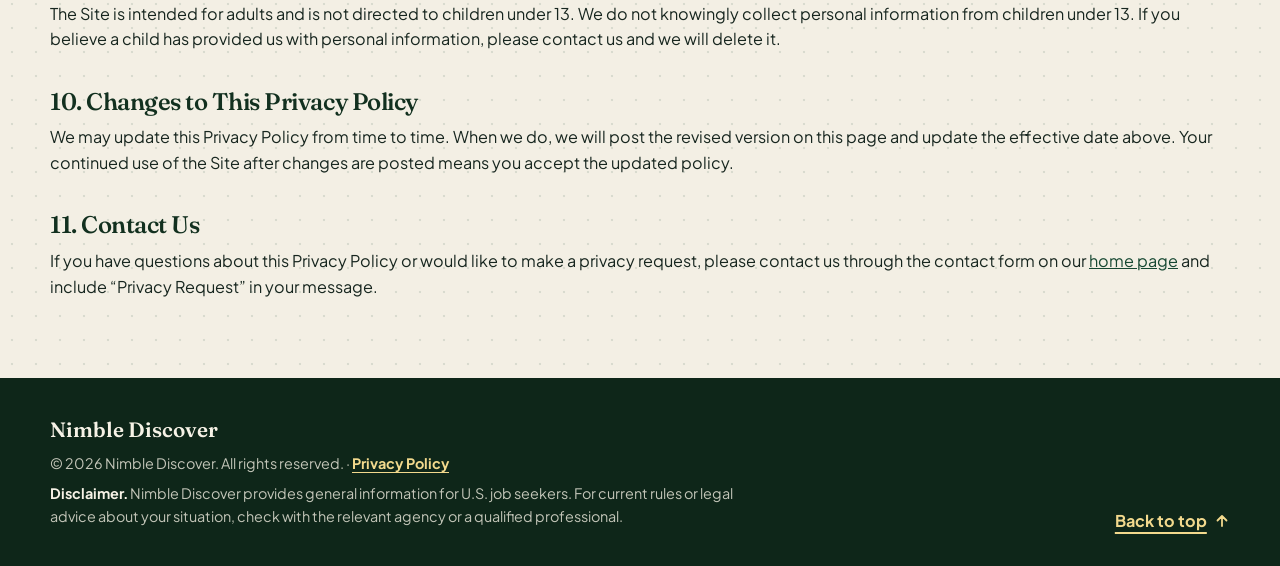
==== commit d04ccc37: "Rebrand the guide to Nimble Discover on nimblediscover.com. Co-authored-by: Cursor <cursoragent@curs" ====
--- a/privacy-policy/index.html
+++ b/privacy-policy/index.html
@@ -3,10 +3,11 @@
 <head>
   <meta charset="utf-8">
   <meta name="viewport" content="width=device-width, initial-scale=1">
-  <title>Privacy Policy — Extra Hours Job Search Guide</title>
-  <meta name="description" content="How Extra Hours handles the information you share with us and what we collect when you use this site.">
+  <title>Privacy Policy — Nimble Discover Job Search Guide</title>
+  <meta name="description" content="How Nimble Discover handles the information you share with us and what we collect when you use this site.">
   <meta name="robots" content="index, follow">
   <meta name="theme-color" content="#1c4636">
+  <link rel="canonical" href="https://nimblediscover.com/privacy-policy/">
   <link rel="icon" href="../favicon.svg" type="image/svg+xml">
   <link rel="preconnect" href="https://fonts.googleapis.com">
   <link rel="preconnect" href="https://fonts.gstatic.com" crossorigin>
@@ -22,14 +23,13 @@
       <a class="brand" href="../">
         <svg class="mark" viewBox="0 0 32 32" aria-hidden="true">
           <rect width="32" height="32" rx="8" fill="#1c4636"/>
-          <g fill="none" stroke="#f4e7c4" stroke-width="1.6" stroke-linecap="round">
-            <path d="M16 5.8v4.4M16 21.8v4.4M5.8 16h4.4M21.8 16h4.4"/>
-            <path d="M8.7 8.7l3.1 3.1M20.2 20.2l3.1 3.1M23.3 8.7l-3.1 3.1M11.8 20.2l-3.1 3.1"/>
-          </g>
-          <circle cx="16" cy="16" r="2.5" fill="#f4e7c4"/>
+          <circle cx="16" cy="16" r="9" fill="none" stroke="#f4e7c4" stroke-width="1.45"/>
+          <path d="M16 6.6 18.55 15.05 16 13.35 13.45 15.05Z" fill="#f6f2e6"/>
+          <path d="M16 25.4 13.45 16.95 16 18.65 18.55 16.95Z" fill="#f2d98d"/>
+          <circle cx="16" cy="16" r="1.35" fill="#f4e7c4"/>
         </svg>
         <span class="brand-text">
-          <span class="brand-name">Extra Hours</span>
+          <span class="brand-name">Nimble Discover</span>
           <span class="brand-sub">Job Search Guide</span>
         </span>
       </a>
@@ -47,7 +47,7 @@
       <article class="doc doc-policy" aria-labelledby="page-title">
         <p class="chip">Effective date: November 10, 2026</p>
         <h1 id="page-title">Privacy Policy</h1>
-        <p class="lede">Extra Hours (“Extra Hours,” “we,” “us,” or “our”) respects your privacy. This Privacy Policy describes the information we collect through this website (the “Site”), how we use and disclose it, and the choices you have.</p>
+        <p class="lede">Nimble Discover (“Nimble Discover,” “we,” “us,” or “our”) respects your privacy. This Privacy Policy describes the information we collect through this website (the “Site”), how we use and disclose it, and the choices you have.</p>
         <p>By using the Site, you acknowledge the practices described in this Privacy Policy. If you do not agree, please do not use the Site.</p>
 
         <nav class="doc-toc" aria-label="On this page">
@@ -91,7 +91,7 @@
         <ul>
           <li><strong>To service providers</strong> that host the Site or help us operate it, who may use the information only to perform services for us.</li>
           <li><strong>To advertising and measurement partners</strong>, such as Google, through cookies and similar technologies, so we can measure and show our ads. Under some state privacy laws, this may be considered “sharing” personal information for cross-context behavioral advertising or “targeted advertising.” You can opt out as described in Sections 4 and 8.</li>
-          <li><strong>For legal reasons</strong>, when we believe disclosure is required by law, subpoena, or other legal process, or is necessary to protect the rights, property, or safety of Extra Hours, our users, or others.</li>
+          <li><strong>For legal reasons</strong>, when we believe disclosure is required by law, subpoena, or other legal process, or is necessary to protect the rights, property, or safety of Nimble Discover, our users, or others.</li>
           <li><strong>In a business transfer</strong>, such as a merger, acquisition, or sale of assets, in which information may be transferred as part of the transaction.</li>
         </ul>
 
@@ -147,9 +147,9 @@
   <footer class="site-footer">
     <div class="wrap footer-inner">
       <div class="footer-copy">
-        <p class="footer-brand">Extra Hours</p>
-        <p>© 2026 Extra Hours. All rights reserved. · <a class="footer-link" href="../privacy-policy/">Privacy Policy</a></p>
-        <p class="disclaimer"><strong>Disclaimer.</strong> Extra Hours provides general information for U.S. job seekers. For current rules or legal advice about your situation, check with the relevant agency or a qualified professional.</p>
+        <p class="footer-brand">Nimble Discover</p>
+        <p>© 2026 Nimble Discover. All rights reserved. · <a class="footer-link" href="../privacy-policy/">Privacy Policy</a></p>
+        <p class="disclaimer"><strong>Disclaimer.</strong> Nimble Discover provides general information for U.S. job seekers. For current rules or legal advice about your situation, check with the relevant agency or a qualified professional.</p>
       </div>
       <a class="to-top" href="#top">Back to top <svg class="to-top-icon" viewBox="0 0 16 16" width="16" height="16" aria-hidden="true" focusable="false"><path d="M8 13V3M3.5 7.5L8 3l4.5 4.5" fill="none" stroke="currentColor" stroke-width="1.8" stroke-linecap="round" stroke-linejoin="round"/></svg></a>
     </div>
--- a/uss-style.css
+++ b/uss-style.css
@@ -1583,3 +1583,18 @@
 .doc-policy h1 {
   max-width: none;
 }
+
+body {
+  display: flex;
+  flex-direction: column;
+  min-height: 100vh;
+  min-height: 100dvh;
+}
+
+main {
+  flex: 1 0 auto;
+}
+
+.site-footer {
+  flex: none;
+}
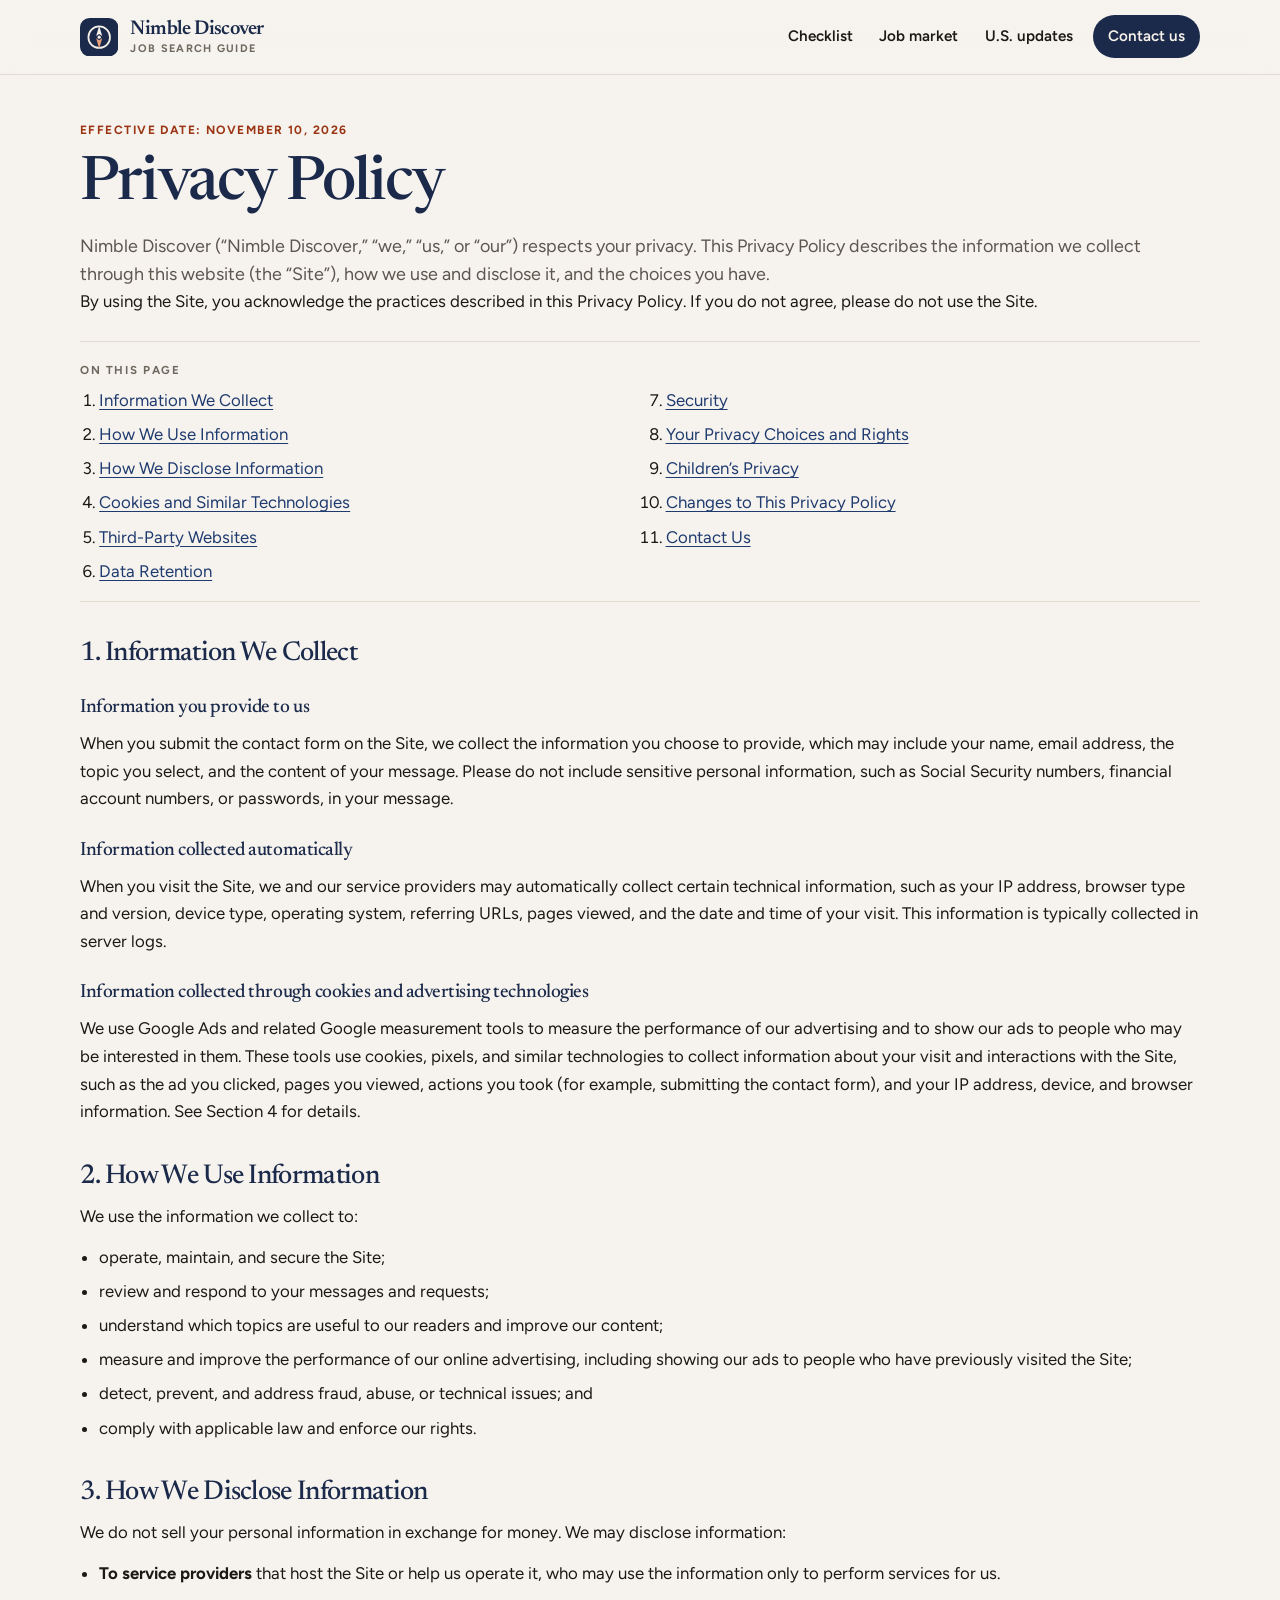
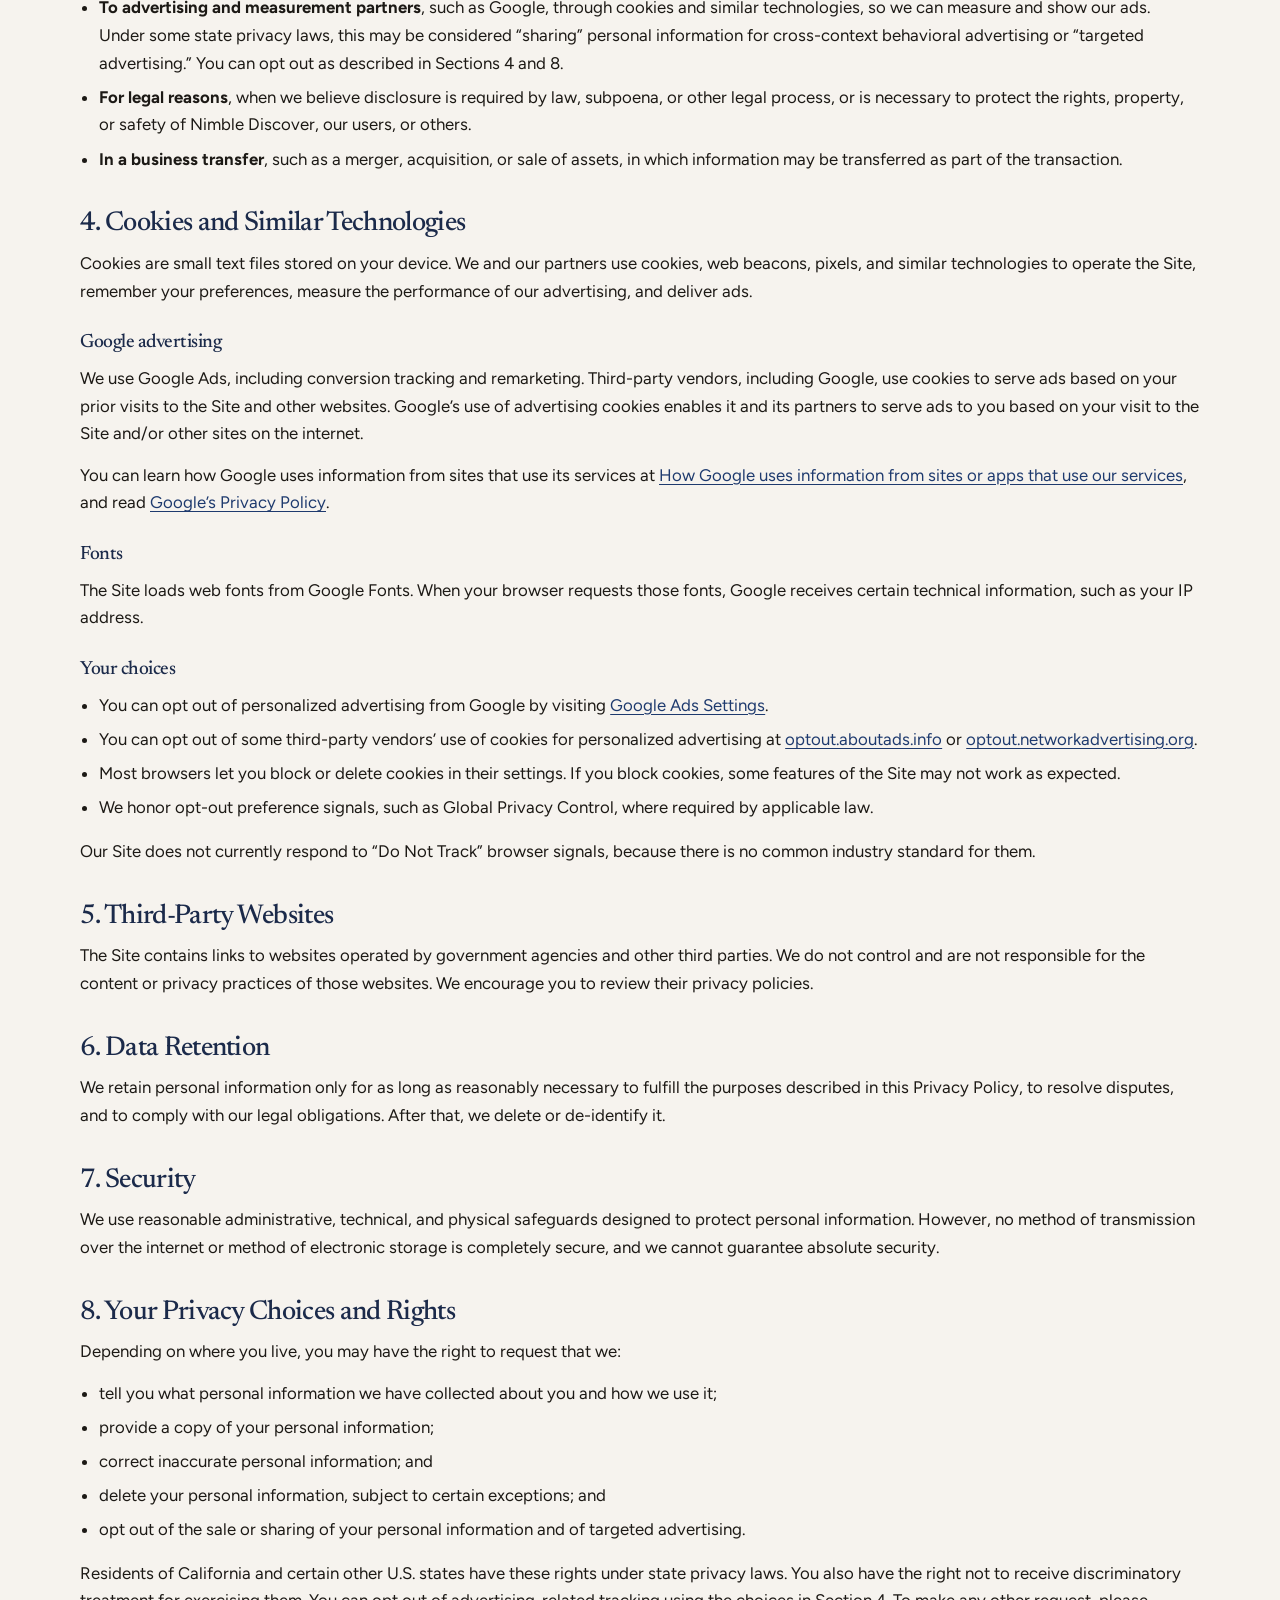
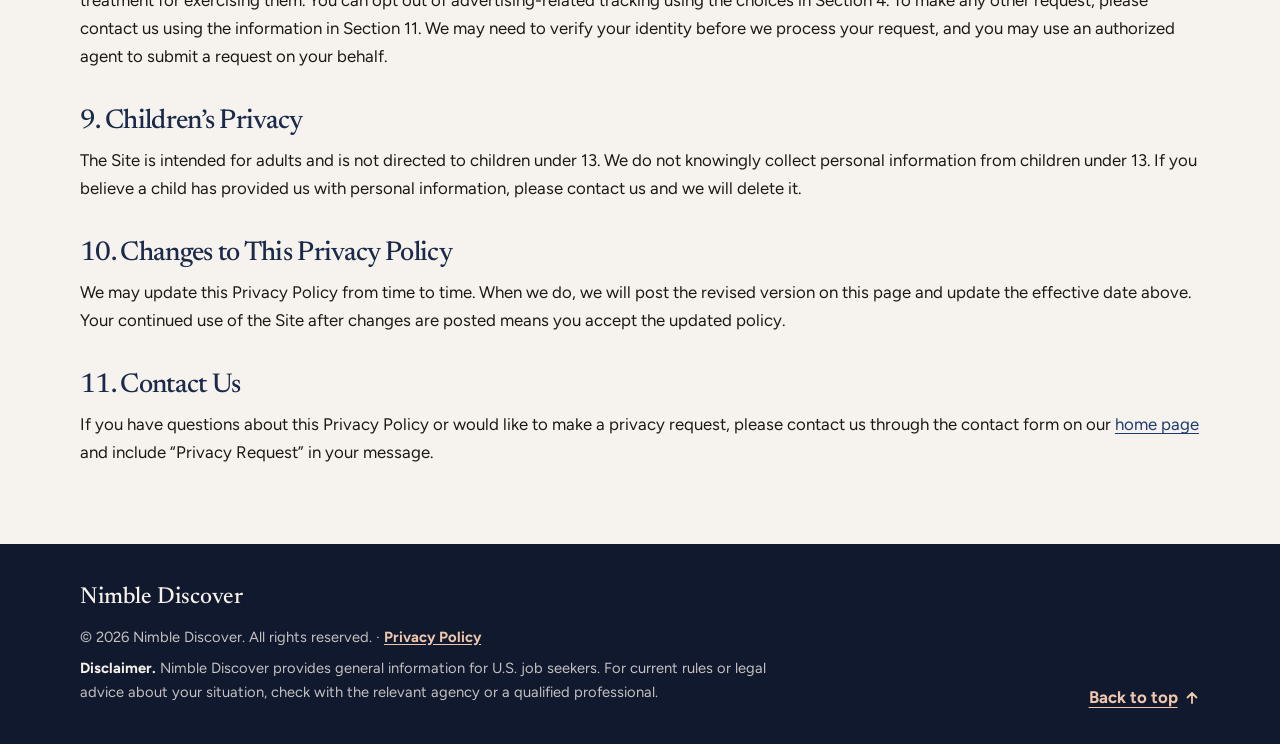
==== commit 0daf0572: "Reword and redesign the guide while keeping the same facts. Refresh the layout and wording of the jo" ====
--- a/privacy-policy/index.html
+++ b/privacy-policy/index.html
@@ -6,12 +6,12 @@
   <title>Privacy Policy — Nimble Discover Job Search Guide</title>
   <meta name="description" content="How Nimble Discover handles the information you share with us and what we collect when you use this site.">
   <meta name="robots" content="index, follow">
-  <meta name="theme-color" content="#1c4636">
+  <meta name="theme-color" content="#1b2a4a">
   <link rel="canonical" href="https://nimblediscover.com/privacy-policy/">
   <link rel="icon" href="../favicon.svg" type="image/svg+xml">
   <link rel="preconnect" href="https://fonts.googleapis.com">
   <link rel="preconnect" href="https://fonts.gstatic.com" crossorigin>
-  <link href="https://fonts.googleapis.com/css2?family=Fraunces:ital,opsz,wght@0,9..144,500;0,9..144,600;1,9..144,500&family=Plus+Jakarta+Sans:wght@400;500;600;700;800&display=swap" rel="stylesheet">
+  <link href="https://fonts.googleapis.com/css2?family=Figtree:ital,wght@0,400;0,500;0,600;0,700;1,400&family=Newsreader:ital,opsz,wght@0,6..72,500;0,6..72,600;1,6..72,500&display=swap" rel="stylesheet">
   <link rel="stylesheet" href="../uss-style.css">
 </head>
 <body>
@@ -22,11 +22,11 @@
     <div class="wrap header-inner">
       <a class="brand" href="../">
         <svg class="mark" viewBox="0 0 32 32" aria-hidden="true">
-          <rect width="32" height="32" rx="8" fill="#1c4636"/>
-          <circle cx="16" cy="16" r="9" fill="none" stroke="#f4e7c4" stroke-width="1.45"/>
-          <path d="M16 6.6 18.55 15.05 16 13.35 13.45 15.05Z" fill="#f6f2e6"/>
-          <path d="M16 25.4 13.45 16.95 16 18.65 18.55 16.95Z" fill="#f2d98d"/>
-          <circle cx="16" cy="16" r="1.35" fill="#f4e7c4"/>
+          <rect width="32" height="32" rx="8" fill="#1b2a4a"/>
+          <circle cx="16" cy="16" r="9" fill="none" stroke="#f4efe6" stroke-width="1.45"/>
+          <path d="M16 6.6 18.55 15.05 16 13.35 13.45 15.05Z" fill="#f6f3ee"/>
+          <path d="M16 25.4 13.45 16.95 16 18.65 18.55 16.95Z" fill="#e7a07a"/>
+          <circle cx="16" cy="16" r="1.35" fill="#f4efe6"/>
         </svg>
         <span class="brand-text">
           <span class="brand-name">Nimble Discover</span>
@@ -34,7 +34,7 @@
         </span>
       </a>
       <nav class="site-nav" aria-label="Page">
-        <a href="../#checklist">Checklist</a>
+        <a href="../#checklist" data-nav="checklist">Checklist</a>
         <a href="../#market" >Job market</a>
         <a href="../#updates" >U.S. updates</a>
         <a class="nav-cta" href="../#feedback" >Contact us</a>
--- a/uss-style.css
+++ b/uss-style.css
@@ -1,23 +1,18 @@
 :root {
-  --ink: #17261f;
-  --muted: #44574d;
-  --faint: #5c6b62;
-  --forest: #1c4636;
-  --forest-deep: #12301f;
-  --forest-ink: #0e2619;
-  --link: #164832;
-  --paper: #f3efe4;
-  --card: #fffdf8;
-  --sage: #e2ecdc;
-  --line: #ddd7c6;
-  --brass: #8d6b2f;
-  --sun: #f2d98d;
-  --cream: #f6f2e6;
-  --radius: 1.5rem;
-  --radius-sm: 0.9rem;
-  --shadow: 0 1px 0 rgba(18, 48, 31, 0.04), 0 14px 32px -18px rgba(18, 48, 31, 0.28);
+  --ink: #1c1915;
+  --muted: #5c564e;
+  --faint: #6f685f;
+  --navy: #1b2a4a;
+  --navy-deep: #10192e;
+  --clay: #9a3412;
+  --clay-soft: #f6e4d6;
+  --link: #1e3a6e;
+  --paper: #f6f3ee;
+  --card: #fffcf8;
+  --line: #e3dbd0;
+  --cream: #f7f1ea;
   --measure: 62ch;
-  font-family: "Plus Jakarta Sans", "Segoe UI", "Helvetica Neue", Arial, sans-serif;
+  font-family: Figtree, "Segoe UI", "Helvetica Neue", Arial, sans-serif;
   color: var(--ink);
   background: var(--paper);
 }
@@ -30,24 +25,32 @@
 
 html {
   scroll-behavior: smooth;
-  scroll-padding-top: 6rem;
+  scroll-padding-top: 5.5rem;
 }
 
 body {
+  display: flex;
+  flex-direction: column;
+  min-height: 100vh;
+  min-height: 100dvh;
   margin: 0;
-  font-size: 1.0125rem;
-  line-height: 1.6;
+  font-size: 1.05rem;
+  line-height: 1.65;
   background: var(--paper);
   color: var(--ink);
   text-rendering: optimizeLegibility;
 }
 
+main {
+  flex: 1 0 auto;
+}
+
 h1, h2, h3, h4, .delta, .ask p:last-child, .num, .step span {
-  font-family: Fraunces, "Iowan Old Style", Palatino, Georgia, serif;
+  font-family: Newsreader, "Iowan Old Style", Palatino, Georgia, serif;
   font-optical-sizing: auto;
-  font-weight: 560;
-  letter-spacing: -0.02em;
-  color: var(--forest-deep);
+  font-weight: 500;
+  letter-spacing: -0.025em;
+  color: var(--navy);
 }
 
 h1, h2, h3, h4, p {
@@ -60,21 +63,27 @@
 
 a {
   color: var(--link);
+  text-underline-offset: 0.16em;
 }
 
 img, svg {
   display: block;
   max-width: 100%;
+}
+
+::selection {
+  background: #f3d2bf;
+  color: var(--ink);
 }
 
 .skip-link {
   position: absolute;
   left: 1rem;
   top: -4rem;
-  background: var(--forest);
+  background: var(--navy);
   color: var(--cream);
   padding: 0.6rem 0.9rem;
-  border-radius: 0.5rem;
+  border-radius: 0.4rem;
   z-index: 20;
 }
 
@@ -95,17 +104,16 @@
 }
 
 .wrap {
-  width: min(1180px, calc(100% - 2rem));
+  width: min(1120px, calc(100% - 2rem));
   margin-inline: auto;
 }
 
-/* Header */
 .site-header {
   position: sticky;
   top: 0;
   z-index: 10;
-  background: rgba(243, 239, 228, 0.92);
-  backdrop-filter: blur(10px);
+  background: rgba(246, 243, 238, 0.92);
+  backdrop-filter: blur(12px);
   border-bottom: 1px solid var(--line);
 }
 
@@ -113,51 +121,53 @@
   display: flex;
   align-items: center;
   justify-content: space-between;
-  gap: 0.5rem 1.25rem;
-  min-height: 4.4rem;
-  padding-block: 0.6rem;
+  gap: 0.75rem 1.5rem;
+  min-height: 4.6rem;
 }
 
 .brand {
   display: flex;
   align-items: center;
-  gap: 0.7rem;
+  gap: 0.75rem;
   color: inherit;
   text-decoration: none;
   min-width: 0;
 }
 
 .mark {
-  width: 2.3rem;
-  height: 2.3rem;
+  width: 2.4rem;
+  height: 2.4rem;
   flex: none;
 }
 
 .brand-text {
   display: flex;
   flex-direction: column;
-  line-height: 1.1;
+  line-height: 1.05;
 }
 
 .brand-name {
-  font-family: Fraunces, Georgia, serif;
+  font-family: Newsreader, Georgia, serif;
   font-weight: 600;
-  font-size: 1.15rem;
-  letter-spacing: -0.02em;
-  color: var(--forest-deep);
+  font-size: 1.25rem;
+  letter-spacing: -0.03em;
+  color: var(--navy);
 }
 
 .brand-sub {
-  margin-top: 0.15rem;
-  font-size: 0.74rem;
-  font-weight: 600;
-  color: var(--muted);
+  margin-top: 0.2rem;
+  font-size: 0.68rem;
+  font-weight: 700;
+  letter-spacing: 0.12em;
+  text-transform: uppercase;
+  color: var(--faint);
 }
 
 .site-nav {
   display: flex;
   flex-wrap: wrap;
-  gap: 0.25rem;
+  align-items: center;
+  gap: 0.15rem;
   margin-left: auto;
 }
 
@@ -165,39 +175,39 @@
   color: var(--ink);
   text-decoration: none;
   font-weight: 600;
-  font-size: 0.93rem;
-  padding: 0.5rem 0.95rem;
+  font-size: 0.95rem;
+  padding: 0.55rem 0.75rem;
+  border-radius: 0.35rem;
+}
+
+.site-nav a:hover {
+  color: var(--clay);
+}
+
+.site-nav a[aria-current="true"] {
+  color: var(--clay);
+  box-shadow: inset 0 -2px 0 var(--clay);
+}
+
+.site-nav a.nav-cta {
+  margin-left: 0.35rem;
+  padding: 0.55rem 0.95rem;
   border-radius: 999px;
-}
-
-.site-nav a:hover,
-.site-nav a:active {
-  background: rgba(28, 70, 54, 0.08);
-}
-
-.site-nav a[aria-current="true"] {
-  background: var(--forest);
+  background: var(--navy);
   color: var(--cream);
-}
-
-.site-nav a.nav-cta {
-  margin-left: 0.4rem;
-  padding: 0.55rem 1.15rem;
-  background: var(--forest);
-  color: var(--cream);
-  font-weight: 700;
+  box-shadow: none;
 }
 
 .site-nav a.nav-cta:hover,
 .site-nav a.nav-cta[aria-current="true"] {
-  background: var(--forest-ink);
-  color: var(--sun);
-}
-
-/* Layout */
+  background: var(--navy-deep);
+  color: var(--cream);
+  box-shadow: none;
+}
+
 .page {
-  width: min(1180px, calc(100% - 2rem));
-  margin: 1.25rem auto 0;
+  width: min(1120px, calc(100% - 2rem));
+  margin: 0 auto;
 }
 
 .sheet-main {
@@ -206,136 +216,121 @@
 
 .chip {
   display: inline-block;
-  margin: 0 0 0.9rem;
-  padding: 0.3rem 0.8rem;
-  border-radius: 999px;
-  background: var(--sage);
-  color: var(--forest);
-  font-size: 0.78rem;
-  font-weight: 700;
-  letter-spacing: 0.04em;
-}
-
-/* Hero */
+  margin: 0 0 0.85rem;
+  color: var(--clay);
+  font-size: 0.75rem;
+  font-weight: 700;
+  letter-spacing: 0.12em;
+  text-transform: uppercase;
+}
+
 .hero {
   display: grid;
-  gap: 1.5rem;
-  padding: 1.5rem;
-  border-radius: calc(var(--radius) + 0.5rem);
-  background: var(--forest-deep);
-  color: var(--cream);
-  overflow: hidden;
-}
-
-.hero .chip {
-  background: rgba(246, 242, 230, 0.14);
-  color: var(--sun);
+  gap: 1.75rem;
+  padding: 1.75rem 0 0.5rem;
 }
 
 .hero h1 {
-  margin: 0 0 1rem;
-  font-size: clamp(2.4rem, 7vw, 4.4rem);
-  line-height: 1.02;
-  letter-spacing: -0.03em;
-  color: var(--cream);
+  margin: 0 0 0.9rem;
+  max-width: 11ch;
+  font-size: clamp(2.8rem, 7vw, 5rem);
+  line-height: 0.96;
+  letter-spacing: -0.035em;
+  color: var(--navy);
+  text-wrap: balance;
 }
 
 .hero h1 em {
   font-style: italic;
-  color: var(--sun);
-}
-
-.lede {
+  font-weight: 500;
+  color: var(--clay);
+}
+
+.lede,
+.section-lede {
   font-size: 1.12rem;
   line-height: 1.55;
-  max-width: 34rem;
-  color: rgba(246, 242, 230, 0.9);
+  color: var(--muted);
+}
+
+.lede {
+  max-width: 36rem;
+  margin-bottom: 0;
 }
 
 .hero-actions {
   display: flex;
   flex-wrap: wrap;
-  gap: 0.7rem;
-  margin: 1.4rem 0 1rem;
+  gap: 0.75rem;
+  margin: 1.5rem 0 0.9rem;
 }
 
 .checked-on {
   margin: 0;
-  color: rgba(246, 242, 230, 0.7);
-  font-size: 0.88rem;
+  color: var(--faint);
+  font-size: 0.9rem;
+}
+
+.hero-photo,
+.check-photo,
+.inline-photo,
+.market-photo {
+  margin: 0;
+  overflow: hidden;
 }
 
 .hero-photo {
-  margin: 0;
-  border-radius: var(--radius);
-  overflow: hidden;
-  min-height: 15rem;
+  border-radius: 1.25rem 0.3rem 1.25rem 0.3rem;
 }
 
 .hero-photo img {
   width: 100%;
-  height: 100%;
-  min-height: 15rem;
+  height: 18rem;
   object-fit: cover;
   object-position: 45% 30%;
 }
 
-/* Buttons */
 .button {
   display: inline-flex;
   align-items: center;
   justify-content: center;
   min-height: 3rem;
-  padding: 0.6rem 1.3rem;
+  padding: 0.7rem 1.25rem;
   border: 0;
   border-radius: 999px;
-  background: var(--sun);
-  color: var(--forest-ink);
-  font: 700 0.97rem/1 "Plus Jakarta Sans", sans-serif;
+  background: var(--navy);
+  color: var(--cream);
+  font: 700 1rem/1 Figtree, sans-serif;
   text-decoration: none;
   cursor: pointer;
-  transition: transform 0.15s ease, background 0.15s ease;
 }
 
 .button:hover {
-  background: #ffe9a8;
-  transform: translateY(-1px);
+  background: var(--navy-deep);
 }
 
 .button-ghost {
   background: transparent;
-  color: var(--cream);
-  box-shadow: inset 0 0 0 1.5px rgba(246, 242, 230, 0.5);
+  color: var(--navy);
+  box-shadow: inset 0 0 0 1.5px var(--navy);
 }
 
 .button-ghost:hover {
-  background: rgba(246, 242, 230, 0.12);
-}
-
-.note-form .button {
-  background: var(--forest);
-  color: var(--cream);
-}
-
-.note-form .button:hover {
-  background: var(--forest-deep);
-}
-
-/* Quick jump strip */
+  background: rgba(27, 42, 74, 0.06);
+}
+
 .quick {
-  margin-top: 1rem;
-  padding: 1rem;
-  background: var(--card);
-  border: 1px solid var(--line);
-  border-radius: var(--radius);
-  box-shadow: var(--shadow);
+  margin-top: 2rem;
+  padding-top: 0.35rem;
+  border-top: 1px solid var(--navy);
+  border-bottom: 1px solid var(--line);
 }
 
 .quick-label {
-  margin: 0 0 0.6rem;
-  font-size: 0.74rem;
-  font-weight: 700;
-  letter-spacing: 0.1em;
+  margin: 0.85rem 0 0.15rem;
+  font-size: 0.72rem;
+  font-weight: 700;
+  letter-spacing: 0.14em;
   text-transform: uppercase;
   color: var(--faint);
 }
@@ -345,526 +340,421 @@
   margin: 0;
   padding: 0;
   display: grid;
-  gap: 0.5rem;
 }
 
 .quick-list a {
   display: flex;
-  align-items: center;
-  gap: 0.75rem;
-  height: 100%;
-  padding: 0.8rem 0.9rem;
-  border-radius: var(--radius-sm);
-  background: var(--paper);
+  align-items: baseline;
+  gap: 0.7rem;
+  min-height: 3rem;
+  padding: 0.85rem 0;
+  border-top: 1px solid var(--line);
   color: var(--ink);
   text-decoration: none;
   font-weight: 650;
-  font-size: 0.95rem;
+  font-size: 1rem;
   line-height: 1.3;
-  transition: background 0.15s ease;
 }
 
 .quick-list a:hover,
 .quick-list a[aria-current="true"] {
-  background: var(--sage);
+  color: var(--clay);
 }
 
 .num {
   flex: none;
-  font-size: 1.3rem;
-  color: var(--brass);
-}
-
-/* Sections */
+  font-size: 1.15rem;
+  color: var(--clay);
+}
+
 .section {
-  padding-top: 4rem;
-  scroll-margin-top: 5.5rem;
+  padding-top: 4.25rem;
+  scroll-margin-top: 5.25rem;
 }
 
 .section h2 {
-  margin: 0 0 0.6rem;
-  font-size: clamp(1.9rem, 4.2vw, 2.9rem);
-  line-height: 1.08;
+  margin: 0 0 0.7rem;
+  max-width: 16em;
+  font-size: clamp(2.1rem, 4.5vw, 3.3rem);
+  line-height: 1.05;
   letter-spacing: -0.03em;
-  max-width: 17em;
   text-wrap: balance;
 }
 
 .section-lede {
-  font-size: 1.08rem;
-  line-height: 1.55;
-  color: var(--muted);
   max-width: 40rem;
 }
 
-/* Checklist */
-#checklist > .chip,
-#checklist > h2,
-#checklist > .section-lede {
-  display: block;
-}
-
-#checklist > .chip {
-  display: inline-block;
-}
-
-.check-grid {
+.check-photo {
+  margin-top: 1.6rem;
+  border-radius: 1rem;
+}
+
+.check-photo img,
+.inline-photo img,
+.market-photo img {
+  width: 100%;
+  object-fit: cover;
+}
+
+.check-photo img {
+  height: 14rem;
+  object-position: 50% 60%;
+}
+
+.entry {
   display: grid;
-  gap: 1rem;
-  margin-top: 1.6rem;
-}
-
-.check-photo {
+  gap: 0.8rem;
+  padding: 1.8rem 0;
+  border-bottom: 1px solid var(--line);
+  scroll-margin-top: 5.25rem;
+}
+
+.entry:last-child {
+  border-bottom: 0;
+}
+
+.step {
+  display: flex;
+  align-items: baseline;
+  gap: 0.7rem;
   margin: 0;
-  border-radius: var(--radius);
-  overflow: hidden;
-}
-
-.check-photo img {
-  width: 100%;
-  height: 12rem;
-  object-fit: cover;
-  object-position: 50% 60%;
-}
-
-.card {
-  scroll-margin-top: 5.5rem;
-}
-
-.entry {
-  display: flex;
-  flex-direction: column;
-  padding: 1.5rem;
-  background: var(--card);
-  border: 1px solid var(--line);
-  border-radius: var(--radius);
-  box-shadow: var(--shadow);
+  font-size: 0.75rem;
+  font-weight: 700;
+  letter-spacing: 0.12em;
+  text-transform: uppercase;
+  color: var(--navy);
+}
+
+.step span {
+  font-size: 2rem;
+  line-height: 1;
+  letter-spacing: -0.04em;
+  color: var(--clay);
+  text-transform: none;
+}
+
+.entry h3,
+.rule h3,
+.local h3,
+.market-block h3 {
+  margin: 0 0 0.65rem;
+  font-size: clamp(1.55rem, 2.5vw, 2rem);
+  line-height: 1.15;
+  text-wrap: balance;
 }
 
 .entry p,
 .rule p,
 .local p,
-.industry p {
-  max-width: var(--measure);
-}
-
-.entry h3 {
-  margin: 0 0 0.7rem;
-  font-size: 1.55rem;
-  line-height: 1.15;
-  text-wrap: balance;
-}
-
-.step {
-  order: -1;
-  display: flex;
-  align-items: center;
-  gap: 0.6rem;
-  margin: 0 0 0.8rem;
-  font-size: 0.74rem;
-  font-weight: 700;
-  letter-spacing: 0.1em;
-  text-transform: uppercase;
-  color: var(--forest);
-}
-
-.step span {
-  display: inline-grid;
-  place-items: center;
-  min-width: 2.4rem;
-  height: 2.4rem;
-  padding: 0 0.5rem;
-  border-radius: 999px;
-  background: var(--sun);
-  font-size: 1rem;
-  letter-spacing: 0;
-  color: var(--forest-ink);
-  text-transform: none;
-}
-
-.card-photo,
-.card-photo-end {
-  order: -2;
-  margin: -1.5rem -1.5rem 1.2rem;
-  max-width: none;
-  overflow: hidden;
-  border-radius: var(--radius) var(--radius) 0 0;
-}
-
-.card-photo img,
-.card-photo-end img {
-  width: 100%;
-  height: 11rem;
-  object-fit: cover;
-  object-position: 45% 25%;
+.industry p,
+.meaning li {
+  max-width: 68ch;
+}
+
+.inline-photo {
+  margin: 0 0 1rem;
+  border-radius: 0.9rem;
+}
+
+.inline-photo img {
+  height: 13rem;
+  object-position: 45% 30%;
+}
+
+.inline-photo-end {
+  margin: 1rem 0 0;
 }
 
 .ask {
-  margin: 0.3rem 0 1rem;
-  padding: 0.85rem 1rem;
-  border-radius: var(--radius-sm);
-  background: var(--sage);
+  margin: 0.4rem 0 1rem;
+  padding: 0.15rem 0 0.15rem 1rem;
+  border-left: 3px solid var(--clay);
 }
 
 .ask-label {
   margin: 0 0 0.2rem;
-  font-size: 0.7rem;
+  font-size: 0.72rem;
   font-weight: 700;
   letter-spacing: 0.12em;
   text-transform: uppercase;
-  color: var(--forest);
+  color: var(--clay);
 }
 
 .ask p:last-child {
   margin: 0;
-  font-size: 1.15rem;
+  font-size: 1.28rem;
   font-style: italic;
   font-weight: 500;
   line-height: 1.35;
-  color: var(--forest-deep);
+  color: var(--navy);
 }
 
 .resources {
   list-style: none;
-  margin: auto 0 0;
+  margin: 0.4rem 0 0;
   padding: 0;
 }
 
-.resources li + li {
-  border-top: 1px solid var(--line);
-}
-
 .resources a {
-  display: flex;
+  display: inline-flex;
   align-items: center;
-  justify-content: space-between;
-  gap: 1rem;
-  padding: 0.65rem 0;
+  gap: 0.4rem;
+  padding: 0.4rem 0;
   font-weight: 650;
-  font-size: 0.95rem;
-  text-decoration: none;
+  font-size: 0.98rem;
   line-height: 1.35;
-}
-
-.resources a:hover {
-  text-decoration: underline;
-  text-underline-offset: 0.2em;
+  text-decoration-thickness: 1px;
 }
 
 .resources a[target="_blank"]::after {
   content: "↗";
-  flex: none;
-  color: var(--brass);
-  font-weight: 600;
-}
-
-/* Market band */
-.band {
-  margin-top: 4rem;
-  padding: 1.5rem;
-  border-radius: calc(var(--radius) + 0.5rem);
-  background: var(--forest-deep);
-  color: var(--cream);
-}
-
-.band h2,
-.band h3,
-.band h4,
-.band .delta {
-  color: var(--cream);
-}
-
-.band .chip {
-  background: rgba(246, 242, 230, 0.14);
-  color: var(--sun);
-}
-
-.band .section-lede {
-  color: rgba(246, 242, 230, 0.88);
-}
-
-.band .section-lede strong {
-  color: var(--sun);
-  font-weight: 700;
-  font-variant-numeric: tabular-nums;
-}
-
-.band a {
-  color: var(--sun);
+  color: var(--clay);
+  text-decoration: none;
+}
+
+.market {
+  margin-top: 1rem;
 }
 
 .market-open {
   display: grid;
-  gap: 1.25rem;
+  gap: 1.5rem;
+  padding-bottom: 0.5rem;
+  border-bottom: 1px solid var(--line);
+}
+
+.market .section-lede strong {
+  color: var(--navy);
+  font-weight: 700;
+  font-variant-numeric: tabular-nums;
 }
 
 .market-photo {
-  margin: 0;
-  border-radius: var(--radius);
-  overflow: hidden;
+  border-radius: 1rem;
 }
 
 .market-photo img {
-  width: 100%;
-  height: 14rem;
-  object-fit: cover;
-  object-position: 50% 45%;
+  height: 15rem;
+  object-position: 50% 40%;
 }
 
 .source-link {
-  margin: 0.4rem 0 0;
+  margin: 1rem 0 0;
 }
 
 .source-link a,
 .source-note a {
   font-weight: 700;
-  text-underline-offset: 0.2em;
 }
 
 .market-block {
-  margin-top: 2.2rem;
-}
-
-.market-block h3,
-.local h3,
-.rule h3 {
-  margin: 0 0 0.5rem;
-  font-size: 1.5rem;
-  line-height: 1.15;
-  text-wrap: balance;
+  margin-top: 2.4rem;
+}
+
+.meta-line,
+.source-note {
+  color: var(--muted);
+  font-size: 0.95rem;
 }
 
 .meta-line {
-  margin: 0 0 1rem;
-  color: rgba(246, 242, 230, 0.7);
-  font-size: 0.92rem;
-}
-
-.industries {
+  margin: 0 0 0.4rem;
+}
+
+.industries,
+.meaning {
   display: grid;
-  gap: 0.8rem;
-}
-
-.industry {
-  display: flex;
-  flex-direction: column;
-  gap: 0.5rem;
-  padding: 1.2rem;
-  border-radius: var(--radius);
-  background: rgba(246, 242, 230, 0.07);
-  border: 1px solid rgba(246, 242, 230, 0.14);
+  gap: 0;
+  margin-top: 0.6rem;
+}
+
+.industry,
+.meaning li {
+  padding: 1.25rem 0;
+  border-top: 1px solid var(--line);
 }
 
 .industry .delta {
-  margin: 0 0 0.25rem;
-  font-size: clamp(2.6rem, 7vw, 3.6rem);
-  font-weight: 600;
-  line-height: 1;
-  letter-spacing: -0.035em;
-  color: var(--sun) !important;
+  margin: 0 0 0.35rem;
+  font-size: clamp(2.4rem, 6vw, 3.5rem);
+  font-weight: 500;
+  line-height: 0.95;
+  letter-spacing: -0.04em;
+  color: var(--navy);
   font-variant-numeric: tabular-nums;
-  white-space: nowrap;
 }
 
 .industry h4 {
   margin: 0 0 0.35rem;
-  font-family: "Plus Jakarta Sans", sans-serif;
-  font-size: 1.05rem;
+  font-family: Figtree, sans-serif;
+  font-size: 1.02rem;
   font-weight: 700;
   letter-spacing: 0;
-  line-height: 1.3;
-}
-
-.industry p {
+  line-height: 1.35;
+  color: var(--ink);
+}
+
+.industry p,
+.meaning li {
   margin: 0;
-  color: rgba(246, 242, 230, 0.86);
-  font-size: 0.97rem;
+  color: var(--ink);
 }
 
 .meaning {
-  margin: 0.9rem 0 0;
+  list-style: none;
+  margin: 0.8rem 0 0;
   padding: 0;
-  list-style: none;
   counter-reset: point;
-  display: grid;
-  gap: 0.8rem;
-}
-
-.meaning li {
-  padding: 1.2rem;
-  border-radius: var(--radius);
-  background: var(--cream);
-  color: var(--ink);
 }
 
 .meaning li::before {
   counter-increment: point;
   content: counter(point, decimal-leading-zero);
   display: block;
-  margin-bottom: 0.3rem;
-  font-family: Fraunces, Georgia, serif;
-  font-size: 1rem;
-  color: var(--brass);
+  margin-bottom: 0.35rem;
+  font-family: Newsreader, Georgia, serif;
+  font-size: 1.15rem;
+  color: var(--clay);
 }
 
 .meaning li strong {
   display: block;
   margin-bottom: 0.35rem;
-  font-family: Fraunces, Georgia, serif;
-  font-size: 1.2rem;
-  font-weight: 560;
+  font-family: Newsreader, Georgia, serif;
+  font-size: 1.35rem;
+  font-weight: 500;
   letter-spacing: -0.02em;
   line-height: 1.25;
-  color: var(--forest-deep);
-}
-
-.market-notes .source-link a {
-  color: var(--sun);
+  color: var(--navy);
 }
 
 .local {
   margin-top: 2.2rem;
-  padding: 1.4rem;
-  border-radius: var(--radius);
-  background: var(--sage);
-  color: var(--ink);
+  padding: 1.4rem 1.3rem 1.2rem;
+  border-radius: 1rem;
+  background: var(--clay-soft);
 }
 
 .local h3 {
-  color: var(--forest-deep);
-}
-
-.local a {
+  color: var(--navy);
+}
+
+.local .resources a {
   color: var(--link);
-}
-
-.local .resources li + li {
-  border-top-color: rgba(18, 48, 31, 0.15);
 }
 
 .source-note {
   margin: 1rem 0 0;
-  color: var(--muted);
-  font-size: 0.93rem;
-  max-width: 42rem;
-}
-
-/* Updates */
+  max-width: 46rem;
+}
+
 #updates .section-lede {
-  margin-bottom: 1.6rem;
+  margin-bottom: 0.4rem;
 }
 
 .rule {
-  display: flex;
-  flex-direction: column;
-  gap: 0.8rem;
-  margin-bottom: 1rem;
-  padding: 1.5rem;
-  background: var(--card);
-  border: 1px solid var(--line);
-  border-radius: var(--radius);
-  box-shadow: var(--shadow);
-}
-
-.rule-meta {
-  display: flex;
-  flex-wrap: wrap;
-  align-items: center;
-  gap: 0.4rem 0.6rem;
-}
-
-.place {
-  margin: 0;
-  padding: 0.28rem 0.8rem;
-  border-radius: 999px;
-  background: var(--forest);
-  color: var(--cream);
-  font-size: 0.8rem;
-  font-weight: 700;
-}
-
+  display: grid;
+  gap: 0.75rem;
+  padding: 1.6rem 0;
+  border-top: 1px solid var(--line);
+}
+
+.rule:last-of-type {
+  border-bottom: 1px solid var(--line);
+}
+
+.place,
 .when {
   margin: 0;
-  padding: 0.28rem 0.8rem;
-  border-radius: 999px;
-  background: var(--sun);
-  color: var(--forest-ink);
-  font-size: 0.8rem;
-  font-weight: 700;
-}
-
-.rule h3 {
-  font-size: 1.4rem;
+}
+
+.place {
+  font-weight: 700;
+  color: var(--navy);
+}
+
+.when {
+  margin-top: 0.2rem;
+  color: var(--clay);
+  font-weight: 650;
+  font-size: 0.95rem;
 }
 
 .rule-body > .resources {
-  margin-top: 0.8rem;
+  margin-top: 0.6rem;
 }
 
 #updates > .source-note {
-  margin-top: 0.4rem;
-}
-
-/* Feedback */
+  margin-top: 1.2rem;
+}
+
 .feedback {
   display: grid;
-  gap: 1.5rem;
-  margin-bottom: 4rem;
-  padding: 1.5rem;
-  border-radius: calc(var(--radius) + 0.5rem);
-  background: var(--sage);
-  margin-top: 4rem;
-}
-
-.feedback-copy h2 {
-  max-width: 12em;
-}
-
-.feedback-copy .section-lede {
+  gap: 1.4rem;
+  margin: 4.25rem 0 4rem;
+  padding: 1.4rem 1.15rem;
+  border-radius: 1.25rem;
+  background: var(--navy);
+  color: var(--cream);
+}
+
+.feedback h2,
+.feedback .section-lede {
+  color: var(--cream);
+}
+
+.feedback .chip {
+  color: #f0c7ad;
+}
+
+.feedback .section-lede {
+  color: rgba(247, 241, 234, 0.86);
+}
+
+.note-form {
+  padding: 1.2rem;
+  border-radius: 0.9rem;
+  background: var(--card);
   color: var(--ink);
-}
-
-.note-form {
-  padding: 1.4rem;
-  border-radius: var(--radius);
-  background: var(--card);
-  box-shadow: var(--shadow);
 }
 
 .field {
   display: flex;
   flex-direction: column;
   gap: 0.35rem;
-  margin-bottom: 1rem;
+  margin-bottom: 0.95rem;
 }
 
 .field label {
   font-weight: 700;
-  font-size: 0.93rem;
+  font-size: 0.95rem;
 }
 
 input,
 select,
 textarea {
   width: 100%;
-  border: 1.5px solid #b9c4b4;
-  border-radius: 0.75rem;
+  border: 1.5px solid #d9d0c4;
+  border-radius: 0.55rem;
   background: #fff;
   color: var(--ink);
-  font: 400 1rem/1.4 "Plus Jakarta Sans", sans-serif;
-  padding: 0.65rem 0.8rem;
+  font: 400 1rem/1.45 Figtree, sans-serif;
+  padding: 0.7rem 0.8rem;
   min-height: 2.9rem;
+}
+
+textarea {
+  min-height: 8rem;
+  resize: vertical;
 }
 
 input:focus,
 select:focus,
 textarea:focus {
-  border-color: var(--forest);
-}
-
-textarea {
-  min-height: 8rem;
-  resize: vertical;
+  border-color: var(--navy);
+  outline: 3px solid rgba(154, 52, 18, 0.35);
+  outline-offset: 1px;
 }
 
 .form-status:empty {
@@ -874,14 +764,14 @@
 .form-status {
   margin: 0 0 1rem;
   padding: 0.75rem 0.9rem;
-  border-radius: 0.75rem;
-  background: var(--sage);
-  border-left: 4px solid var(--forest);
-}
-
-/* Footer */
+  border-radius: 0.55rem;
+  background: var(--clay-soft);
+  border-left: 4px solid var(--clay);
+}
+
 .site-footer {
-  background: var(--forest-ink);
+  flex: none;
+  background: var(--navy-deep);
   color: var(--cream);
   padding: 2.2rem 0 2rem;
 }
@@ -891,7 +781,7 @@
   flex-wrap: wrap;
   align-items: flex-end;
   justify-content: space-between;
-  gap: 1rem 2rem;
+  gap: 1.25rem 2rem;
 }
 
 .footer-copy {
@@ -899,199 +789,308 @@
 }
 
 .footer-copy p {
-  margin: 0 0 0.4rem;
-  font-size: 0.9rem;
-  color: rgba(246, 242, 230, 0.78);
+  margin: 0 0 0.45rem;
+  font-size: 0.92rem;
+  color: rgba(247, 241, 234, 0.78);
 }
 
 .footer-brand {
-  font-family: Fraunces, Georgia, serif;
-  font-size: 1.3rem !important;
+  font-family: Newsreader, Georgia, serif;
+  font-size: 1.45rem !important;
   color: var(--cream) !important;
-  font-weight: 600;
+  font-weight: 500;
 }
 
 .disclaimer strong {
   color: var(--cream);
+}
+
+.footer-link,
+.to-top {
+  color: #f0c7ad;
+  font-weight: 700;
 }
 
 .to-top {
   display: inline-flex;
   align-items: center;
-  gap: 0.45rem;
+  gap: 0.4rem;
   margin-left: auto;
-  color: var(--sun);
-  font-weight: 700;
   text-decoration: underline;
-  text-decoration-thickness: 1.5px;
-  text-underline-offset: 0.3em;
+  text-underline-offset: 0.22em;
   white-space: nowrap;
 }
 
-.to-top-icon {
-  flex: none;
-  transition: transform 0.15s ease;
-}
-
-.to-top:hover .to-top-icon {
-  transform: translateY(-3px);
-}
-
 :focus-visible {
-  outline: 3px solid var(--brass);
+  outline: 3px solid var(--clay);
   outline-offset: 3px;
 }
 
-.hero :focus-visible,
-.band :focus-visible,
-.site-footer :focus-visible {
-  outline-color: var(--sun);
-}
-
-/* Tablet and up */
+.site-footer :focus-visible,
+.feedback :focus-visible {
+  outline-color: #f0c7ad;
+}
+
+.doc {
+  max-width: 46rem;
+  margin: 0 auto;
+  padding: 2.5rem 0 1rem;
+}
+
+.doc h1 {
+  margin: 0 0 1rem;
+  font-size: clamp(2.4rem, 6vw, 3.8rem);
+  line-height: 1.02;
+  letter-spacing: -0.03em;
+}
+
+.doc h2 {
+  margin: 2.2rem 0 0.55rem;
+  font-size: 1.7rem;
+  line-height: 1.2;
+}
+
+.doc h3 {
+  margin: 1.35rem 0 0.4rem;
+  font-size: 1.2rem;
+}
+
+.doc ul {
+  margin: 0 0 1rem;
+  padding-left: 1.2rem;
+}
+
+.doc li {
+  margin-bottom: 0.4rem;
+}
+
+.doc-toc {
+  margin: 1.6rem 0 0;
+  padding: 0.4rem 0 0.2rem;
+  border-top: 1px solid var(--line);
+  border-bottom: 1px solid var(--line);
+}
+
+.doc-toc-label {
+  margin: 0.8rem 0 0.45rem;
+  font-size: 0.72rem;
+  font-weight: 700;
+  letter-spacing: 0.14em;
+  text-transform: uppercase;
+  color: var(--faint);
+}
+
+.doc-toc ol {
+  margin: 0 0 0.8rem;
+  padding-left: 1.2rem;
+  columns: 1;
+}
+
+.doc-policy {
+  max-width: none;
+  margin: 0 0 3rem;
+}
+
+.doc-policy .lede,
+.doc-policy p,
+.doc-policy li,
+.doc-policy h1 {
+  max-width: none;
+}
+
+.doc-thanks {
+  max-width: 40rem;
+  margin: 2.5rem auto 4rem;
+  padding: 2.5rem 1.25rem 2rem;
+  text-align: center;
+}
+
+.doc-thanks .lede,
+.doc-thanks .checked-on {
+  margin-inline: auto;
+  color: var(--muted);
+}
+
+.doc-thanks .hero-actions {
+  justify-content: center;
+}
+
+.doc-thanks .checked-on a {
+  font-weight: 700;
+}
+
+.thanks-icon {
+  display: grid;
+  place-items: center;
+  width: 3.5rem;
+  height: 3.5rem;
+  margin: 0 auto 1rem;
+  border-radius: 50%;
+  background: var(--clay-soft);
+}
+
+.thanks-icon::after {
+  content: "";
+  width: 1.4rem;
+  height: 0.75rem;
+  border-left: 3px solid var(--navy);
+  border-bottom: 3px solid var(--navy);
+  transform: rotate(-45deg) translateY(-0.1rem);
+}
+
 @media (min-width: 720px) {
   .quick-list {
-    grid-template-columns: repeat(4, 1fr);
-  }
-
-  .check-grid {
-    grid-template-columns: repeat(2, minmax(0, 1fr));
-  }
-
-  .check-photo {
-    grid-column: 1 / -1;
-  }
-
-  .check-photo img {
-    height: 15rem;
-  }
-
-  .industries {
-    grid-template-columns: repeat(3, minmax(0, 1fr));
-  }
-
+    grid-template-columns: 1fr 1fr;
+  }
+
+  .quick-list li:nth-child(odd) a {
+    padding-right: 1rem;
+  }
+
+  .quick-list li:nth-child(even) a {
+    padding-left: 1rem;
+    border-left: 1px solid var(--line);
+  }
+
+  .entry {
+    grid-template-columns: 9.5rem minmax(0, 1fr);
+    column-gap: 1.5rem;
+    align-items: start;
+  }
+
+  .step {
+    flex-direction: column;
+    gap: 0.25rem;
+    position: sticky;
+    top: 5.6rem;
+  }
+
+  .check-photo img,
+  .market-photo img {
+    height: 18rem;
+  }
+
+  .rule {
+    grid-template-columns: 14rem minmax(0, 1fr);
+    column-gap: 1.75rem;
+  }
+
+  .doc-toc ol {
+    columns: 2;
+    column-gap: 2rem;
+  }
+}
+
+@media (min-width: 960px) {
+  .hero {
+    grid-template-columns: minmax(0, 1.05fr) minmax(18rem, 0.9fr);
+    gap: 3.5rem;
+    align-items: center;
+    padding-top: 2.5rem;
+  }
+
+  .hero-photo img {
+    height: 32rem;
+  }
+
+  .quick {
+    display: grid;
+    grid-template-columns: 11rem 1fr;
+    column-gap: 1rem;
+    align-items: stretch;
+  }
+
+  .quick-label {
+    align-self: center;
+    margin: 0;
+  }
+
+  .quick-list {
+    grid-template-columns: repeat(4, minmax(0, 1fr));
+  }
+
+  .quick-list a,
+  .quick-list li:nth-child(odd) a,
+  .quick-list li:nth-child(even) a {
+    height: 100%;
+    padding: 1rem 1rem 1rem 0.9rem;
+    border-top: 0;
+    border-left: 1px solid var(--line);
+  }
+
+  .industries,
   .meaning {
     grid-template-columns: repeat(3, minmax(0, 1fr));
-  }
-
-  .rule {
-    flex-direction: row;
     gap: 1.5rem;
   }
 
-  .rule-meta {
-    flex: none;
-    width: 12rem;
-    flex-direction: column;
-    align-items: flex-start;
-  }
-
-  #updates .rule-body {
-    min-width: 0;
-  }
-}
-
-@media (min-width: 900px) {
-  .site-nav {
-    margin-left: auto;
-  }
-
-  .hero {
-    grid-template-columns: minmax(0, 1.05fr) minmax(0, 0.95fr);
-    align-items: stretch;
+  .industry,
+  .meaning li {
+    border-top: 0;
+    padding: 0.2rem 1.25rem 0.2rem 0;
+    border-right: 1px solid var(--line);
+  }
+
+  .industry:last-child,
+  .meaning li:last-child {
+    border-right: 0;
+    padding-right: 0;
+  }
+
+  .market-open {
+    grid-template-columns: minmax(0, 1.1fr) minmax(16rem, 0.8fr);
     gap: 2.5rem;
-    padding: 3rem;
-  }
-
-  .hero-copy {
-    align-self: center;
-  }
-
-  .hero-photo,
-  .hero-photo img {
-    min-height: 26rem;
-  }
-
-  .band,
+    align-items: center;
+  }
+
+  .market-photo img {
+    height: 20rem;
+  }
+
   .feedback {
-    padding: 3rem;
-  }
-
-  .market-open {
-    grid-template-columns: minmax(0, 1fr) 22rem;
-    align-items: center;
+    grid-template-columns: minmax(0, 0.85fr) minmax(0, 1.15fr);
     gap: 2.5rem;
-  }
-
-  .market-photo img {
-    height: 18rem;
-  }
-
-  .feedback {
-    grid-template-columns: minmax(0, 0.9fr) minmax(0, 1.1fr);
-    gap: 3rem;
     align-items: start;
-  }
-}
-
-@media (min-width: 1100px) {
-  .check-grid {
-    grid-template-columns: repeat(2, minmax(0, 1fr));
-  }
-
-  .card-photo img,
-  .card-photo-end img {
-    height: 12rem;
-  }
-}
-
-@media (max-width: 640px) {
+    padding: 2.5rem;
+  }
+}
+
+@media (max-width: 719px) {
   .header-inner {
     align-items: flex-start;
     flex-direction: column;
-    padding-block: 0.65rem 0.5rem;
+    padding-block: 0.75rem 0.55rem;
   }
 
   .site-nav {
     width: 100%;
     margin-left: 0;
-    overflow-x: auto;
-    flex-wrap: nowrap;
+    flex-wrap: wrap;
+    overflow: visible;
+    gap: 0.35rem 0.2rem;
   }
 
   .site-nav a {
     white-space: nowrap;
-  }
-
-  .hero,
-  .band,
-  .feedback {
-    padding: 1.2rem;
+    padding: 0.45rem 0.6rem;
+  }
+
+  .site-nav a.nav-cta {
+    margin-left: 0;
   }
 
   .hero-actions .button {
     width: 100%;
   }
 
-  .resources a,
-  .to-top,
-  .button {
-    min-height: 2.75rem;
-  }
-
-  .section {
-    padding-top: 3rem;
+  .hero h1 {
+    max-width: none;
   }
 }
 
 @media (prefers-reduced-motion: reduce) {
   html {
     scroll-behavior: auto;
-  }
-
-  .button,
-  .to-top-icon {
-    transition: none;
   }
 }
 
@@ -1104,19 +1103,17 @@
   }
 
   body,
-  .hero,
-  .band,
-  .site-footer {
+  .feedback,
+  .site-footer,
+  .local {
     background: #fff;
     color: #000;
   }
 
-  .hero h1,
-  .hero .lede,
-  .band h2,
-  .band h3,
-  .band h4,
-  .band .section-lede {
+  .feedback h2,
+  .feedback .section-lede,
+  .footer-brand,
+  .footer-copy p {
     color: #000;
   }
 
@@ -1126,475 +1123,3 @@
     font-weight: 400;
   }
 }
-
-/* Icons and background detail */
-body {
-  background-image: radial-gradient(rgba(28, 70, 54, 0.12) 1.2px, transparent 1.6px);
-  background-size: 24px 24px;
-}
-
-.hero,
-.band,
-.feedback,
-.quick,
-.entry,
-.rule,
-.industry,
-.meaning li {
-  position: relative;
-}
-
-.hero {
-  background-image:
-    radial-gradient(circle at 92% 0%, rgba(242, 217, 141, 0.2), transparent 38%),
-    url("data:image/svg+xml,%3Csvg xmlns='http://www.w3.org/2000/svg' width='520' height='520' viewBox='0 0 520 520' fill='none' stroke='%23f6f2e6' stroke-opacity='0.09' stroke-width='1.5'%3E%3Ccircle cx='260' cy='260' r='60'/%3E%3Ccircle cx='260' cy='260' r='110'/%3E%3Ccircle cx='260' cy='260' r='160'/%3E%3Ccircle cx='260' cy='260' r='210'/%3E%3Ccircle cx='260' cy='260' r='255'/%3E%3C/svg%3E"),
-    radial-gradient(rgba(246, 242, 230, 0.09) 1.2px, transparent 1.6px);
-  background-size: auto, 34rem, 22px 22px;
-  background-position: 0 0, -9rem 100%, 0 0;
-  background-repeat: no-repeat, no-repeat, repeat;
-}
-
-.band {
-  background-image:
-    radial-gradient(circle at 0% 0%, rgba(242, 217, 141, 0.14), transparent 35%),
-    url("data:image/svg+xml,%3Csvg xmlns='http://www.w3.org/2000/svg' width='520' height='520' viewBox='0 0 520 520' fill='none' stroke='%23f6f2e6' stroke-opacity='0.08' stroke-width='1.5'%3E%3Ccircle cx='260' cy='260' r='60'/%3E%3Ccircle cx='260' cy='260' r='110'/%3E%3Ccircle cx='260' cy='260' r='160'/%3E%3Ccircle cx='260' cy='260' r='210'/%3E%3Ccircle cx='260' cy='260' r='255'/%3E%3C/svg%3E"),
-    radial-gradient(rgba(246, 242, 230, 0.07) 1.2px, transparent 1.6px);
-  background-size: auto, 38rem, 22px 22px;
-  background-position: 0 0, calc(100% + 12rem) -10rem, 0 0;
-  background-repeat: no-repeat, no-repeat, repeat;
-}
-
-.feedback {
-  background-image:
-    radial-gradient(circle at 100% 100%, rgba(255, 253, 248, 0.9), transparent 45%),
-    url("data:image/svg+xml,%3Csvg xmlns='http://www.w3.org/2000/svg' width='520' height='520' viewBox='0 0 520 520' fill='none' stroke='%231c4636' stroke-opacity='0.12' stroke-width='1.5'%3E%3Ccircle cx='260' cy='260' r='60'/%3E%3Ccircle cx='260' cy='260' r='110'/%3E%3Ccircle cx='260' cy='260' r='160'/%3E%3Ccircle cx='260' cy='260' r='210'/%3E%3Ccircle cx='260' cy='260' r='255'/%3E%3C/svg%3E");
-  background-size: auto, 30rem;
-  background-position: 0 0, -8rem -9rem;
-  background-repeat: no-repeat;
-}
-
-.feedback > * {
-  position: relative;
-}
-
-.quick-list li:nth-child(1) a::after {
-  content: "";
-  position: absolute;
-  position:static;
-  width: 2.1rem;
-  height: 2.1rem;
-  border-radius: 50%;
-  background: url("data:image/svg+xml,%3Csvg xmlns='http://www.w3.org/2000/svg' viewBox='0 0 24 24' fill='none' stroke='%231c4636' stroke-width='1.7' stroke-linecap='round' stroke-linejoin='round'%3E%3Cpath d='M12 3l8 3v6c0 4.5-3.2 8-8 9-4.8-1-8-4.5-8-9V6l8-3z'/%3E%3Cpath d='M8.5 12l2.5 2.5 4.5-5'/%3E%3C/svg%3E") center / 58% no-repeat, var(--sage);
-  flex:none;margin-left:auto;
-}
-.quick-list li:nth-child(2) a::after {
-  content: "";
-  position: absolute;
-  position:static;
-  width: 2.1rem;
-  height: 2.1rem;
-  border-radius: 50%;
-  background: url("data:image/svg+xml,%3Csvg xmlns='http://www.w3.org/2000/svg' viewBox='0 0 24 24' fill='none' stroke='%231c4636' stroke-width='1.7' stroke-linecap='round' stroke-linejoin='round'%3E%3Crect x='3' y='6' width='18' height='14' rx='2'/%3E%3Cpath d='M3 10h18M16 14.500h2'/%3E%3C/svg%3E") center / 58% no-repeat, var(--sage);
-  flex:none;margin-left:auto;
-}
-.quick-list li:nth-child(3) a::after {
-  content: "";
-  position: absolute;
-  position:static;
-  width: 2.1rem;
-  height: 2.1rem;
-  border-radius: 50%;
-  background: url("data:image/svg+xml,%3Csvg xmlns='http://www.w3.org/2000/svg' viewBox='0 0 24 24' fill='none' stroke='%231c4636' stroke-width='1.7' stroke-linecap='round' stroke-linejoin='round'%3E%3Ccircle cx='12' cy='12' r='9'/%3E%3Cpath d='M12 7v5l3.5 2'/%3E%3C/svg%3E") center / 58% no-repeat, var(--sage);
-  flex:none;margin-left:auto;
-}
-.quick-list li:nth-child(4) a::after {
-  content: "";
-  position: absolute;
-  position:static;
-  width: 2.1rem;
-  height: 2.1rem;
-  border-radius: 50%;
-  background: url("data:image/svg+xml,%3Csvg xmlns='http://www.w3.org/2000/svg' viewBox='0 0 24 24' fill='none' stroke='%231c4636' stroke-width='1.7' stroke-linecap='round' stroke-linejoin='round'%3E%3Cpath d='M12 21s-6.500-5.600-6.500-11a6.500 6.500 0 0113 0c0 5.400-6.500 11-6.500 11z'/%3E%3Ccircle cx='12' cy='10' r='2.300'/%3E%3C/svg%3E") center / 58% no-repeat, var(--sage);
-  flex:none;margin-left:auto;
-}
-.quick-list a::after {
-  flex: none;
-}
-
-.step {
-  width: 100%;
-}
-
-#posting .step::after {
-  content: "";
-  position: absolute;
-  position:static;
-  width: 2.6rem;
-  height: 2.6rem;
-  border-radius: 50%;
-  background: url("data:image/svg+xml,%3Csvg xmlns='http://www.w3.org/2000/svg' viewBox='0 0 24 24' fill='none' stroke='%231c4636' stroke-width='1.7' stroke-linecap='round' stroke-linejoin='round'%3E%3Cpath d='M12 3l8 3v6c0 4.5-3.2 8-8 9-4.8-1-8-4.5-8-9V6l8-3z'/%3E%3Cpath d='M8.5 12l2.5 2.5 4.5-5'/%3E%3C/svg%3E") center / 58% no-repeat, var(--sage);
-  flex:none;margin-left:auto;
-}
-#pay .step::after {
-  content: "";
-  position: absolute;
-  position:static;
-  width: 2.6rem;
-  height: 2.6rem;
-  border-radius: 50%;
-  background: url("data:image/svg+xml,%3Csvg xmlns='http://www.w3.org/2000/svg' viewBox='0 0 24 24' fill='none' stroke='%231c4636' stroke-width='1.7' stroke-linecap='round' stroke-linejoin='round'%3E%3Crect x='3' y='6' width='18' height='14' rx='2'/%3E%3Cpath d='M3 10h18M16 14.500h2'/%3E%3C/svg%3E") center / 58% no-repeat, var(--sage);
-  flex:none;margin-left:auto;
-}
-#hours .step::after {
-  content: "";
-  position: absolute;
-  position:static;
-  width: 2.6rem;
-  height: 2.6rem;
-  border-radius: 50%;
-  background: url("data:image/svg+xml,%3Csvg xmlns='http://www.w3.org/2000/svg' viewBox='0 0 24 24' fill='none' stroke='%231c4636' stroke-width='1.7' stroke-linecap='round' stroke-linejoin='round'%3E%3Ccircle cx='12' cy='12' r='9'/%3E%3Cpath d='M12 7v5l3.5 2'/%3E%3C/svg%3E") center / 58% no-repeat, var(--sage);
-  flex:none;margin-left:auto;
-}
-#location .step::after {
-  content: "";
-  position: absolute;
-  position:static;
-  width: 2.6rem;
-  height: 2.6rem;
-  border-radius: 50%;
-  background: url("data:image/svg+xml,%3Csvg xmlns='http://www.w3.org/2000/svg' viewBox='0 0 24 24' fill='none' stroke='%231c4636' stroke-width='1.7' stroke-linecap='round' stroke-linejoin='round'%3E%3Cpath d='M12 21s-6.500-5.600-6.500-11a6.500 6.500 0 0113 0c0 5.400-6.500 11-6.500 11z'/%3E%3Ccircle cx='12' cy='10' r='2.300'/%3E%3C/svg%3E") center / 58% no-repeat, var(--sage);
-  flex:none;margin-left:auto;
-}
-.ask-label::before {
-  content: "";
-  display: inline-block;
-  width: 0.95rem;
-  height: 0.95rem;
-  margin-right: 0.4rem;
-  vertical-align: -0.15em;
-  background: url("data:image/svg+xml,%3Csvg xmlns='http://www.w3.org/2000/svg' viewBox='0 0 24 24' fill='none' stroke='%231c4636' stroke-width='1.7' stroke-linecap='round' stroke-linejoin='round'%3E%3Cpath d='M4 5h16v11H9l-5 4V5z'/%3E%3C/svg%3E") center / contain no-repeat;
-}
-.industry:nth-child(1)::after {
-  content: "";
-  position: absolute;
-  top:1.1rem;right:1.1rem;
-  width: 2.8rem;
-  height: 2.8rem;
-  border-radius: 50%;
-  background: url("data:image/svg+xml,%3Csvg xmlns='http://www.w3.org/2000/svg' viewBox='0 0 24 24' fill='none' stroke='%23f2d98d' stroke-width='1.7' stroke-linecap='round' stroke-linejoin='round'%3E%3Crect x='3' y='7' width='18' height='13' rx='2'/%3E%3Cpath d='M9 7V5a1 1 0 011-1h4a1 1 0 011 1v2M3 13h18'/%3E%3C/svg%3E") center / 58% no-repeat, rgba(246, 242, 230, 0.1);
-  
-}
-.industry:nth-child(2)::after {
-  content: "";
-  position: absolute;
-  top:1.1rem;right:1.1rem;
-  width: 2.8rem;
-  height: 2.8rem;
-  border-radius: 50%;
-  background: url("data:image/svg+xml,%3Csvg xmlns='http://www.w3.org/2000/svg' viewBox='0 0 24 24' fill='none' stroke='%23f2d98d' stroke-width='1.7' stroke-linecap='round' stroke-linejoin='round'%3E%3Cpath d='M12 20s-7-4.400-7-10a4 4 0 017-2.600A4 4 0 0119 10c0 5.600-7 10-7 10z'/%3E%3C/svg%3E") center / 58% no-repeat, rgba(246, 242, 230, 0.1);
-  
-}
-.industry:nth-child(3)::after {
-  content: "";
-  position: absolute;
-  top:1.1rem;right:1.1rem;
-  width: 2.8rem;
-  height: 2.8rem;
-  border-radius: 50%;
-  background: url("data:image/svg+xml,%3Csvg xmlns='http://www.w3.org/2000/svg' viewBox='0 0 24 24' fill='none' stroke='%23f2d98d' stroke-width='1.7' stroke-linecap='round' stroke-linejoin='round'%3E%3Cpath d='M2 6h11v10H2zM13 9h4l3 3v4h-7'/%3E%3Ccircle cx='6' cy='18' r='1.700'/%3E%3Ccircle cx='17' cy='18' r='1.700'/%3E%3C/svg%3E") center / 58% no-repeat, rgba(246, 242, 230, 0.1);
-  
-}
-.meaning li:nth-child(1)::after {
-  content: "";
-  position: absolute;
-  top:1.1rem;right:1.1rem;
-  width: 2.6rem;
-  height: 2.6rem;
-  border-radius: 50%;
-  background: url("data:image/svg+xml,%3Csvg xmlns='http://www.w3.org/2000/svg' viewBox='0 0 24 24' fill='none' stroke='%231c4636' stroke-width='1.7' stroke-linecap='round' stroke-linejoin='round'%3E%3Ccircle cx='11' cy='11' r='6.500'/%3E%3Cpath d='M20 20l-4.200-4.200'/%3E%3C/svg%3E") center / 58% no-repeat, var(--sage);
-  
-}
-.meaning li:nth-child(2)::after {
-  content: "";
-  position: absolute;
-  top:1.1rem;right:1.1rem;
-  width: 2.6rem;
-  height: 2.6rem;
-  border-radius: 50%;
-  background: url("data:image/svg+xml,%3Csvg xmlns='http://www.w3.org/2000/svg' viewBox='0 0 24 24' fill='none' stroke='%231c4636' stroke-width='1.7' stroke-linecap='round' stroke-linejoin='round'%3E%3Crect x='3' y='7' width='18' height='13' rx='2'/%3E%3Cpath d='M9 7V5a1 1 0 011-1h4a1 1 0 011 1v2M3 13h18'/%3E%3C/svg%3E") center / 58% no-repeat, var(--sage);
-  
-}
-.meaning li:nth-child(3)::after {
-  content: "";
-  position: absolute;
-  top:1.1rem;right:1.1rem;
-  width: 2.6rem;
-  height: 2.6rem;
-  border-radius: 50%;
-  background: url("data:image/svg+xml,%3Csvg xmlns='http://www.w3.org/2000/svg' viewBox='0 0 24 24' fill='none' stroke='%231c4636' stroke-width='1.7' stroke-linecap='round' stroke-linejoin='round'%3E%3Ccircle cx='12' cy='12' r='9'/%3E%3Cpath d='M12 7v5l3.5 2'/%3E%3C/svg%3E") center / 58% no-repeat, var(--sage);
-  
-}
-.place::before {
-  content: "";
-  display: inline-block;
-  width: 0.85rem;
-  height: 0.85rem;
-  margin-right: 0.4rem;
-  vertical-align: -0.15em;
-  background: url("data:image/svg+xml,%3Csvg xmlns='http://www.w3.org/2000/svg' viewBox='0 0 24 24' fill='none' stroke='%23f6f2e6' stroke-width='1.7' stroke-linecap='round' stroke-linejoin='round'%3E%3Cpath d='M12 21s-6.500-5.600-6.500-11a6.500 6.500 0 0113 0c0 5.400-6.500 11-6.500 11z'/%3E%3Ccircle cx='12' cy='10' r='2.300'/%3E%3C/svg%3E") center / contain no-repeat;
-}
-.when::before {
-  content: "";
-  display: inline-block;
-  width: 0.85rem;
-  height: 0.85rem;
-  margin-right: 0.4rem;
-  vertical-align: -0.15em;
-  background: url("data:image/svg+xml,%3Csvg xmlns='http://www.w3.org/2000/svg' viewBox='0 0 24 24' fill='none' stroke='%230e2619' stroke-width='1.7' stroke-linecap='round' stroke-linejoin='round'%3E%3Crect x='3' y='5' width='18' height='16' rx='2'/%3E%3Cpath d='M3 10h18M8 3v4M16 3v4'/%3E%3C/svg%3E") center / contain no-repeat;
-}
-#updates .rule:nth-of-type(1)::after {
-  content: "";
-  position: absolute;
-  top:1.2rem;right:1.2rem;
-  width: 2.6rem;
-  height: 2.6rem;
-  border-radius: 50%;
-  background: url("data:image/svg+xml,%3Csvg xmlns='http://www.w3.org/2000/svg' viewBox='0 0 24 24' fill='none' stroke='%231c4636' stroke-width='1.7' stroke-linecap='round' stroke-linejoin='round'%3E%3Cpath d='M3 17l6-6 4 4 8-8M15 7h6v6'/%3E%3C/svg%3E") center / 58% no-repeat, var(--sage);
-  
-}
-#updates .rule:nth-of-type(2)::after {
-  content: "";
-  position: absolute;
-  top:1.2rem;right:1.2rem;
-  width: 2.6rem;
-  height: 2.6rem;
-  border-radius: 50%;
-  background: url("data:image/svg+xml,%3Csvg xmlns='http://www.w3.org/2000/svg' viewBox='0 0 24 24' fill='none' stroke='%231c4636' stroke-width='1.7' stroke-linecap='round' stroke-linejoin='round'%3E%3Crect x='3' y='6' width='18' height='14' rx='2'/%3E%3Cpath d='M3 10h18M16 14.500h2'/%3E%3C/svg%3E") center / 58% no-repeat, var(--sage);
-  
-}
-#updates .rule:nth-of-type(3)::after {
-  content: "";
-  position: absolute;
-  top:1.2rem;right:1.2rem;
-  width: 2.6rem;
-  height: 2.6rem;
-  border-radius: 50%;
-  background: url("data:image/svg+xml,%3Csvg xmlns='http://www.w3.org/2000/svg' viewBox='0 0 24 24' fill='none' stroke='%231c4636' stroke-width='1.7' stroke-linecap='round' stroke-linejoin='round'%3E%3Ccircle cx='12' cy='12' r='9'/%3E%3Cpath d='M12 7v5l3.5 2'/%3E%3C/svg%3E") center / 58% no-repeat, var(--sage);
-  
-}
-#updates .rule:nth-of-type(4)::after {
-  content: "";
-  position: absolute;
-  top:1.2rem;right:1.2rem;
-  width: 2.6rem;
-  height: 2.6rem;
-  border-radius: 50%;
-  background: url("data:image/svg+xml,%3Csvg xmlns='http://www.w3.org/2000/svg' viewBox='0 0 24 24' fill='none' stroke='%231c4636' stroke-width='1.7' stroke-linecap='round' stroke-linejoin='round'%3E%3Cpath d='M6 16V11a6 6 0 0112 0v5l1.500 2h-15L6 16zM10 21h4'/%3E%3C/svg%3E") center / 58% no-repeat, var(--sage);
-  
-}
-.local h3::before {
-  content: "";
-  display: inline-block;
-  width: 1.3rem;
-  height: 1.3rem;
-  margin-right: 0.4rem;
-  vertical-align: -0.15em;
-  background: url("data:image/svg+xml,%3Csvg xmlns='http://www.w3.org/2000/svg' viewBox='0 0 24 24' fill='none' stroke='%231c4636' stroke-width='1.7' stroke-linecap='round' stroke-linejoin='round'%3E%3Ccircle cx='11' cy='11' r='6.500'/%3E%3Cpath d='M20 20l-4.200-4.200'/%3E%3C/svg%3E") center / contain no-repeat;
-}
-.hero .chip::before {
-  content: "";
-  display: inline-block;
-  width: 0.9rem;
-  height: 0.9rem;
-  margin-right: 0.4rem;
-  vertical-align: -0.15em;
-  background: url("data:image/svg+xml,%3Csvg xmlns='http://www.w3.org/2000/svg' viewBox='0 0 24 24' fill='none' stroke='%23f2d98d' stroke-width='1.7' stroke-linecap='round' stroke-linejoin='round'%3E%3Ccircle cx='12' cy='12' r='9'/%3E%3Cpath d='M8 12.300l2.700 2.700L16 9.500'/%3E%3C/svg%3E") center / contain no-repeat;
-}
-.rule-body {
-  padding-right: 3rem;
-}
-
-.rule-meta {
-  padding-right: 3rem;
-}
-
-@media (min-width: 720px) {
-  .rule-meta {
-    padding-right: 0;
-  }
-}
-
-.meaning li {
-  padding-right: 4.2rem;
-}
-
-/* Policy and thank-you pages */
-.doc {
-  max-width: 46rem;
-  margin: 0 auto;
-  padding: 2.5rem 0 1rem;
-}
-
-.doc h1 {
-  margin: 0 0 1rem;
-  font-size: clamp(2.2rem, 6vw, 3.4rem);
-  line-height: 1.05;
-  letter-spacing: -0.03em;
-}
-
-.doc .lede {
-  color: var(--muted);
-}
-
-.doc h2 {
-  margin: 2.2rem 0 0.5rem;
-  font-size: 1.5rem;
-  line-height: 1.2;
-}
-
-.doc ul {
-  margin: 0 0 1rem;
-  padding-left: 1.25rem;
-}
-
-.doc li {
-  margin-bottom: 0.35rem;
-}
-
-.doc-policy {
-  margin-bottom: 3rem;
-}
-
-.doc-policy .chip,
-.doc-thanks .chip {
-  background: var(--sage);
-}
-
-.doc-thanks {
-  max-width: 40rem;
-  margin-block: 2rem 4rem;
-  padding: 3rem 1.5rem;
-  text-align: center;
-  background: var(--card);
-  border: 1px solid var(--line);
-  border-radius: calc(var(--radius) + 0.5rem);
-  box-shadow: var(--shadow);
-}
-
-.doc-thanks .lede {
-  margin-inline: auto;
-}
-
-.doc-thanks .hero-actions {
-  justify-content: center;
-}
-
-.doc-thanks .button {
-  background: var(--forest);
-  color: var(--cream);
-}
-
-.doc-thanks .button:hover {
-  background: var(--forest-deep);
-}
-
-.doc-thanks .button-ghost {
-  background: transparent;
-  color: var(--forest-deep);
-  box-shadow: inset 0 0 0 1.5px var(--forest);
-}
-
-.doc-thanks .button-ghost:hover {
-  background: var(--sage);
-}
-
-.doc-thanks .checked-on {
-  color: var(--muted);
-}
-
-.thanks-icon {
-  display: grid;
-  place-items: center;
-  width: 4.5rem;
-  height: 4.5rem;
-  margin: 0 auto 1.2rem;
-  border-radius: 50%;
-  background: var(--sun);
-}
-
-.thanks-icon::after {
-  content: "";
-  width: 2.2rem;
-  height: 2.2rem;
-  background: url("data:image/svg+xml,%3Csvg xmlns='http://www.w3.org/2000/svg' viewBox='0 0 24 24' fill='none' stroke='%230e2619' stroke-width='2' stroke-linecap='round' stroke-linejoin='round'%3E%3Cpath d='M5 12.5l4.500 4.500L19 7.500'/%3E%3C/svg%3E") center / contain no-repeat;
-}
-
-.footer-link {
-  color: var(--sun);
-  font-weight: 700;
-  text-underline-offset: 0.2em;
-}
-
-.doc h3 {
-  margin: 1.4rem 0 0.4rem;
-  font-size: 1.15rem;
-}
-
-.doc-toc {
-  margin: 1.8rem 0 0;
-  padding: 1.2rem 1.4rem;
-  background: var(--card);
-  border: 1px solid var(--line);
-  border-radius: var(--radius-sm);
-}
-
-.doc-toc-label {
-  margin: 0 0 0.5rem;
-  font-size: 0.74rem;
-  font-weight: 700;
-  letter-spacing: 0.1em;
-  text-transform: uppercase;
-  color: var(--faint);
-}
-
-.doc-toc ol {
-  margin: 0;
-  padding-left: 1.3rem;
-  columns: 2 16rem;
-  column-gap: 2rem;
-}
-
-.doc-toc li {
-  margin-bottom: 0.25rem;
-  break-inside: avoid;
-}
-
-.doc-policy {
-  max-width: none;
-  margin-inline: 0;
-}
-
-.doc-policy .lede,
-.doc-policy p,
-.doc-policy li {
-  max-width: none;
-}
-
-.doc-policy h1 {
-  max-width: none;
-}
-
-body {
-  display: flex;
-  flex-direction: column;
-  min-height: 100vh;
-  min-height: 100dvh;
-}
-
-main {
-  flex: 1 0 auto;
-}
-
-.site-footer {
-  flex: none;
-}
